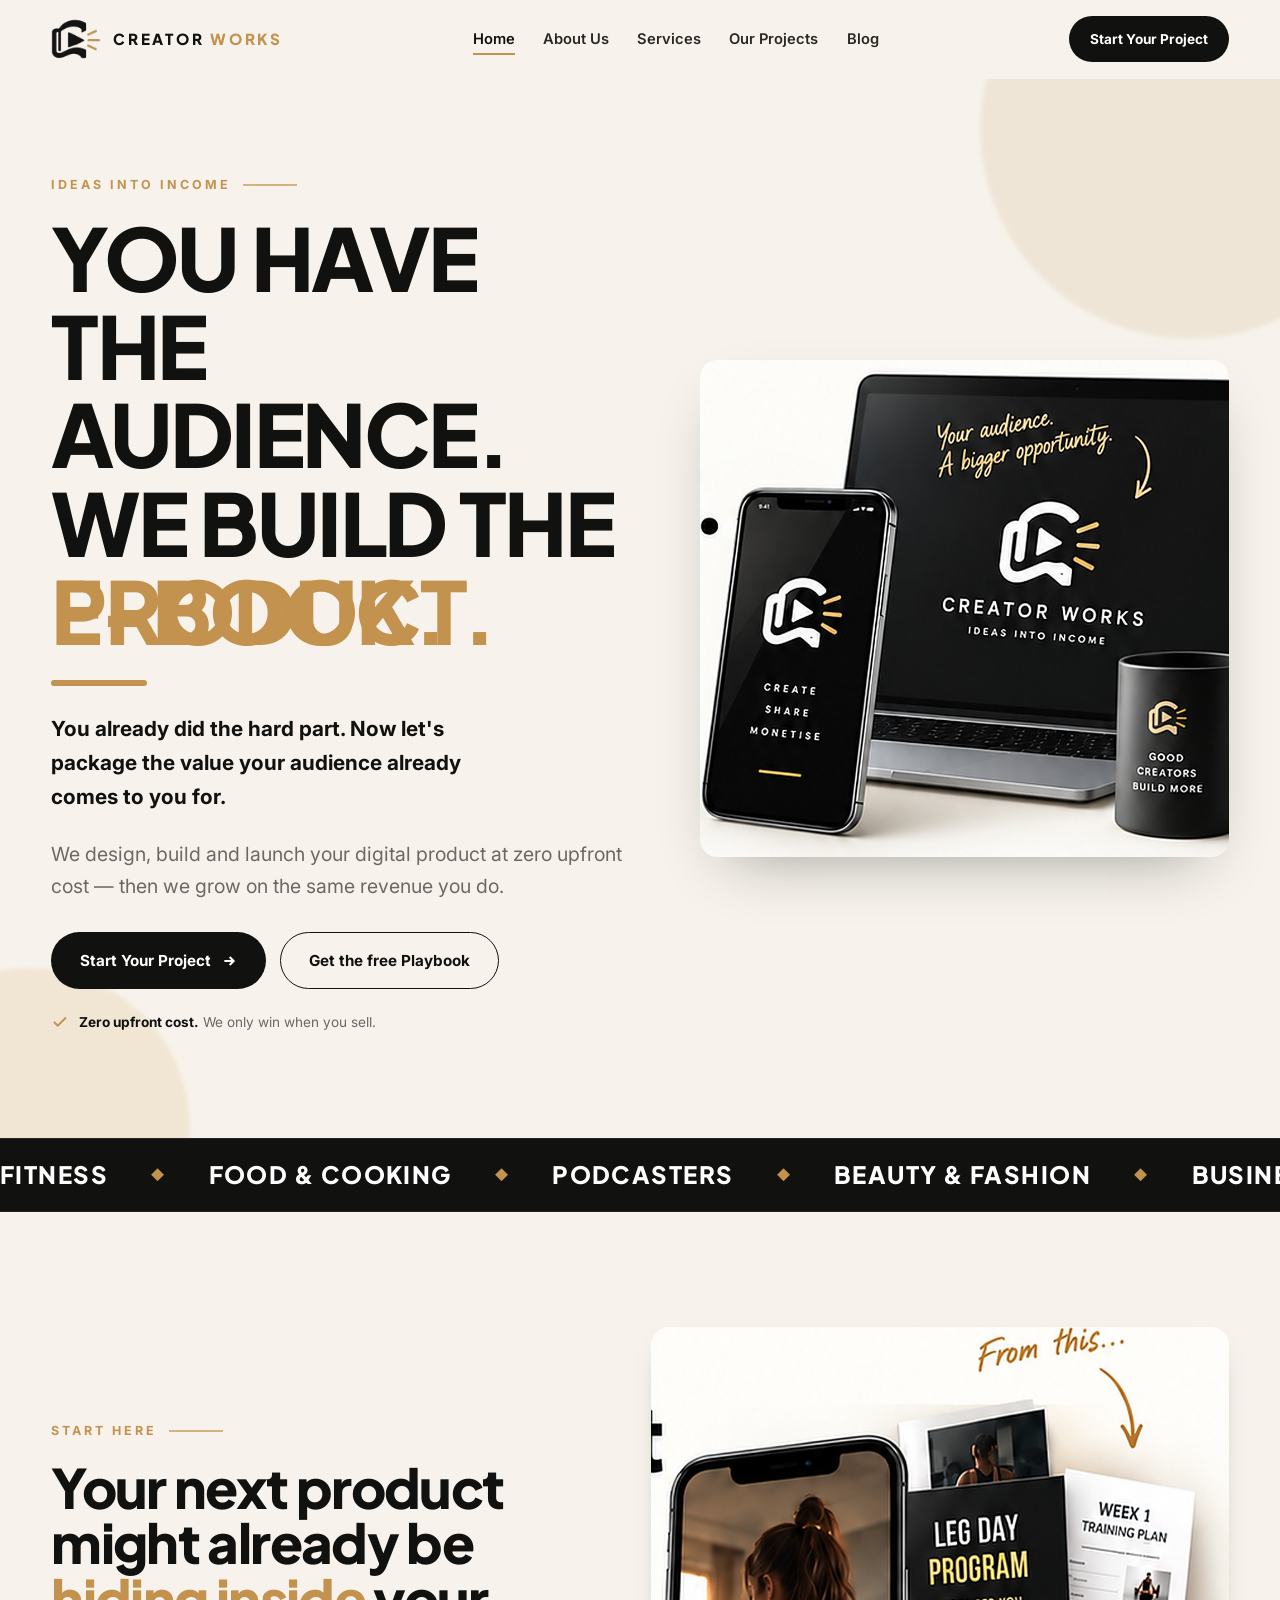
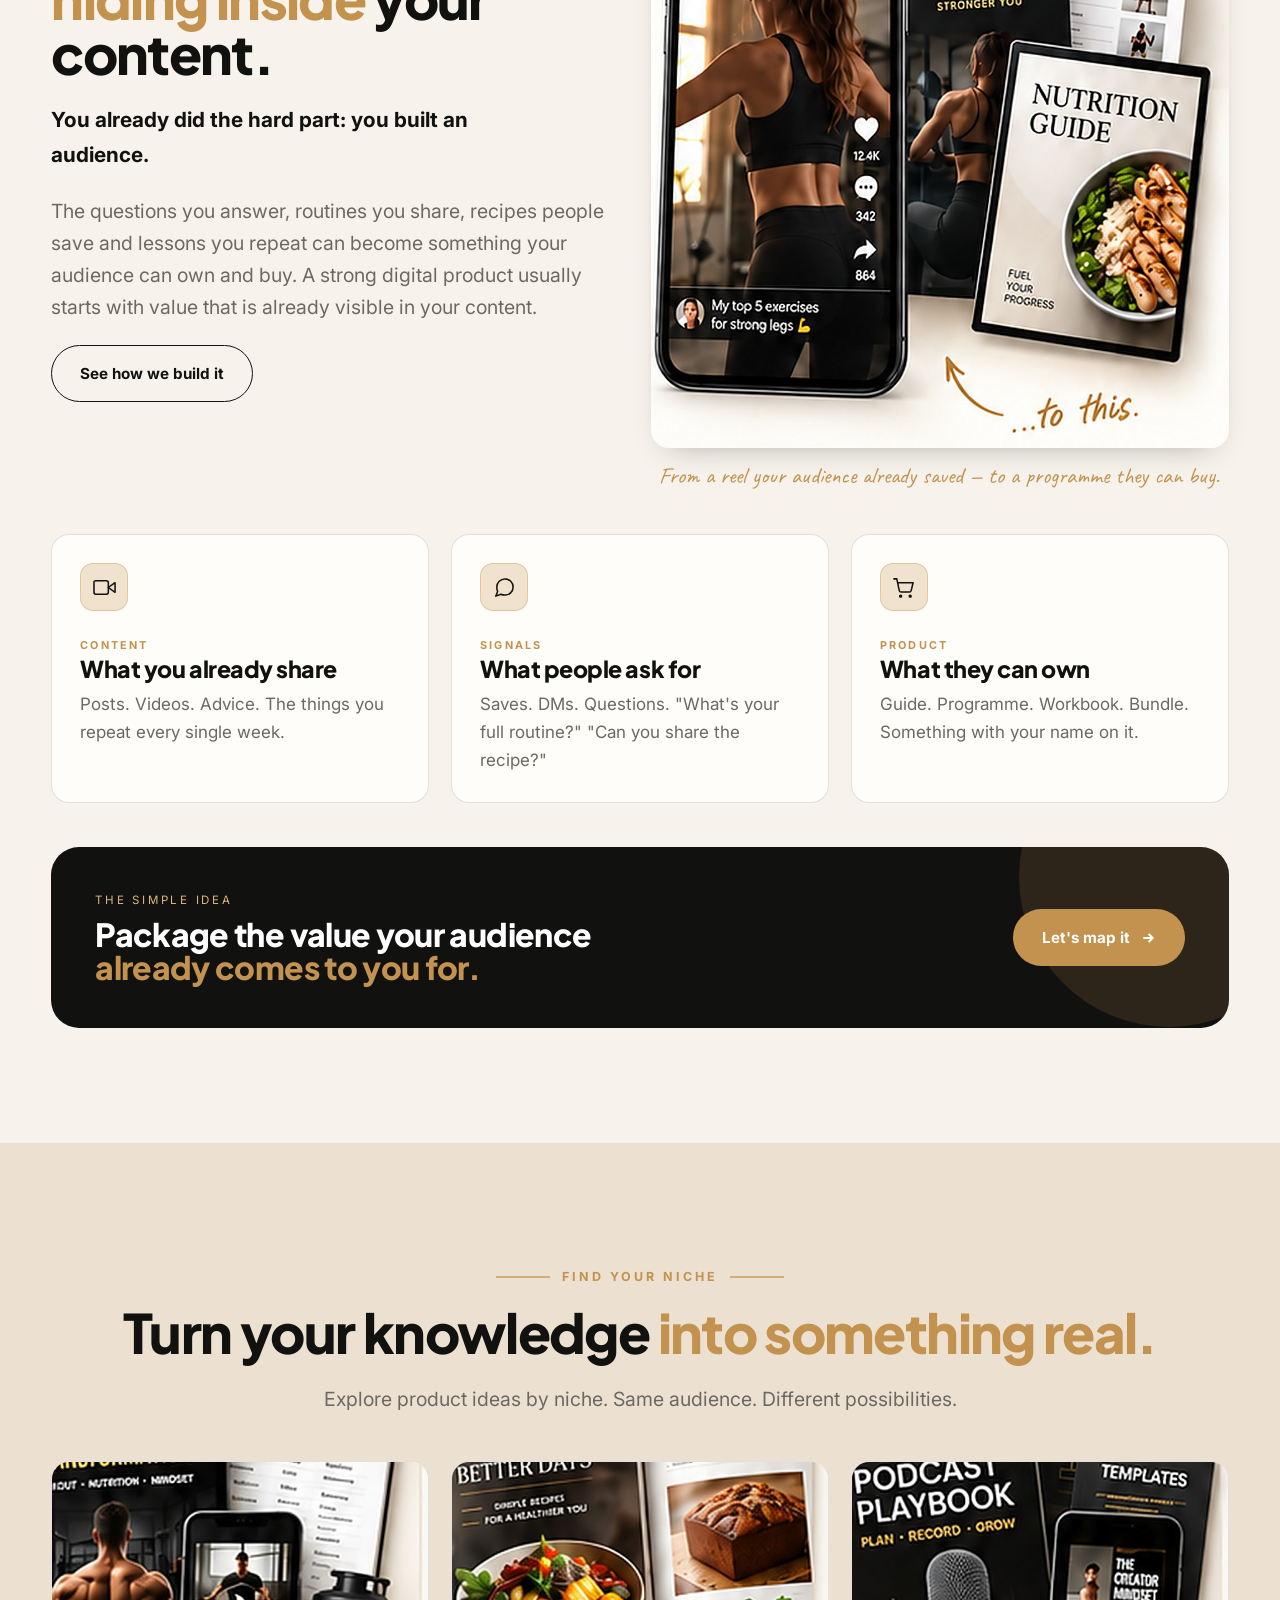
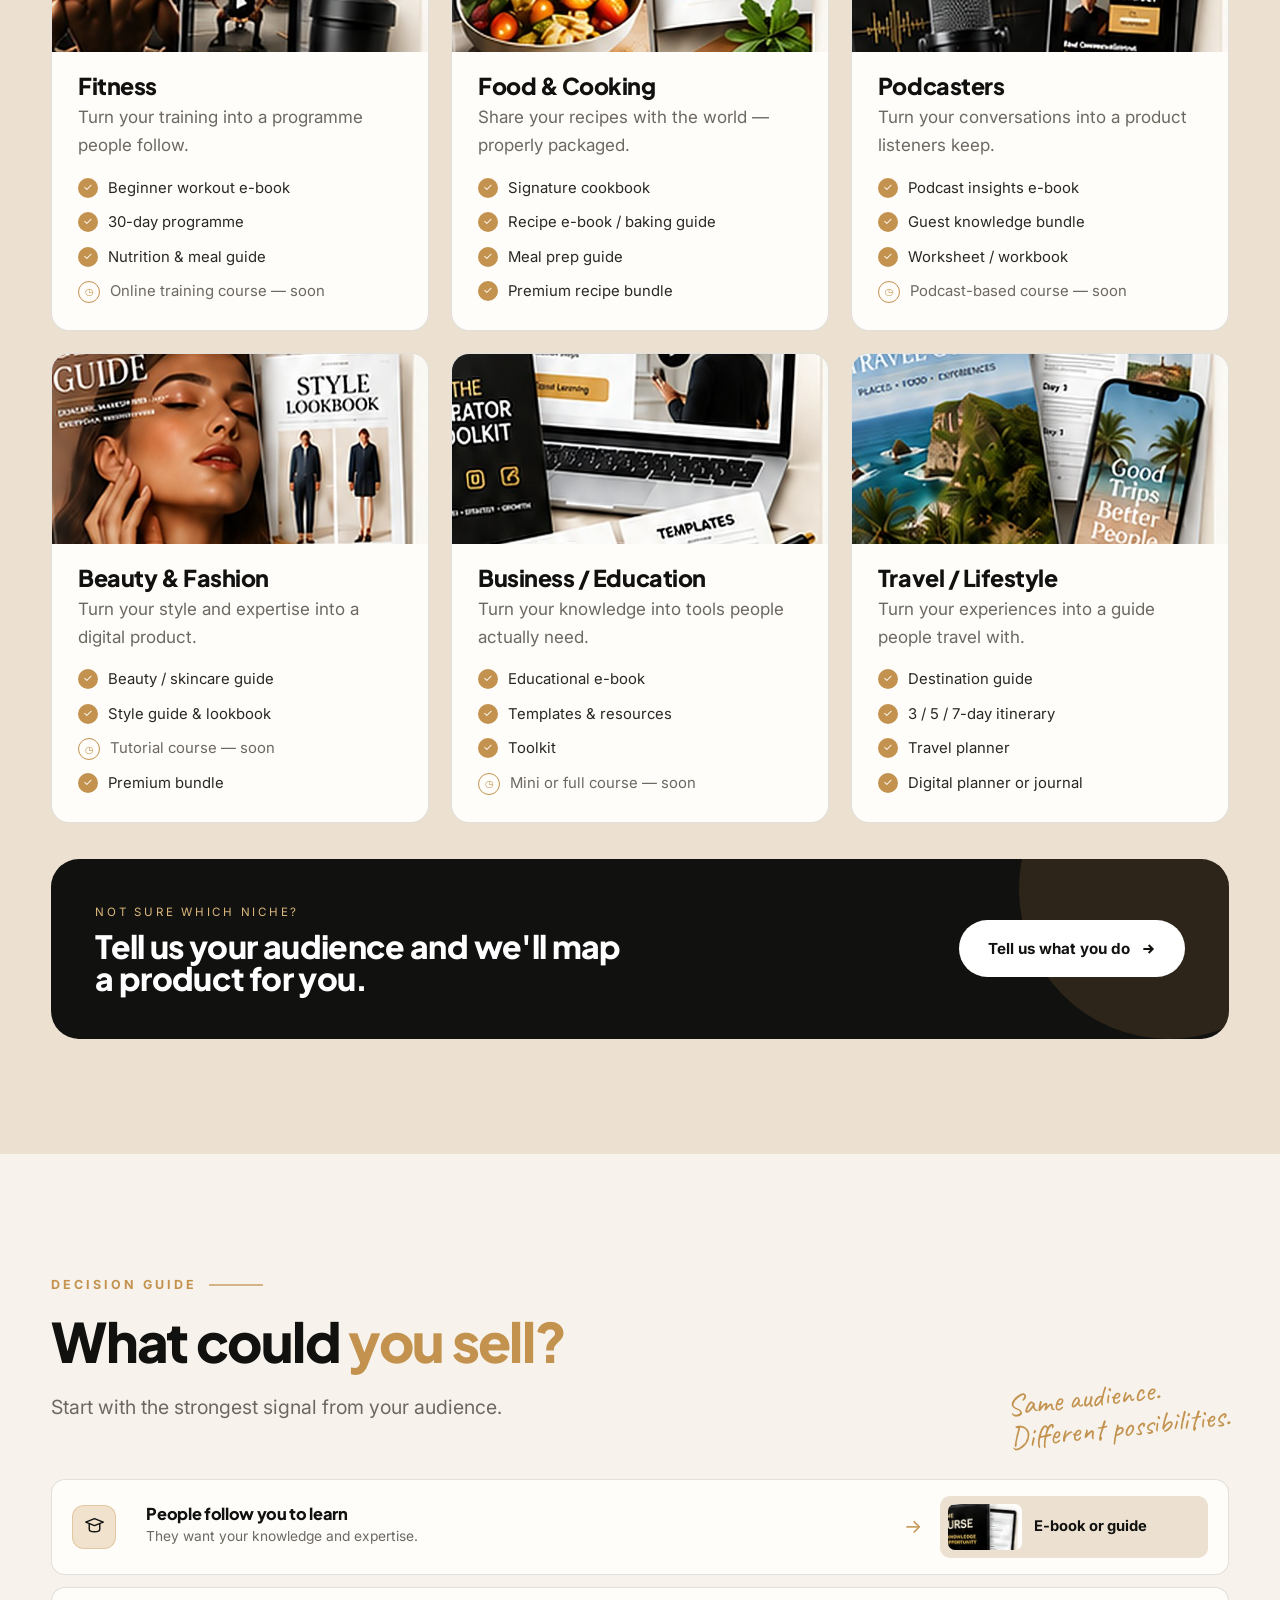
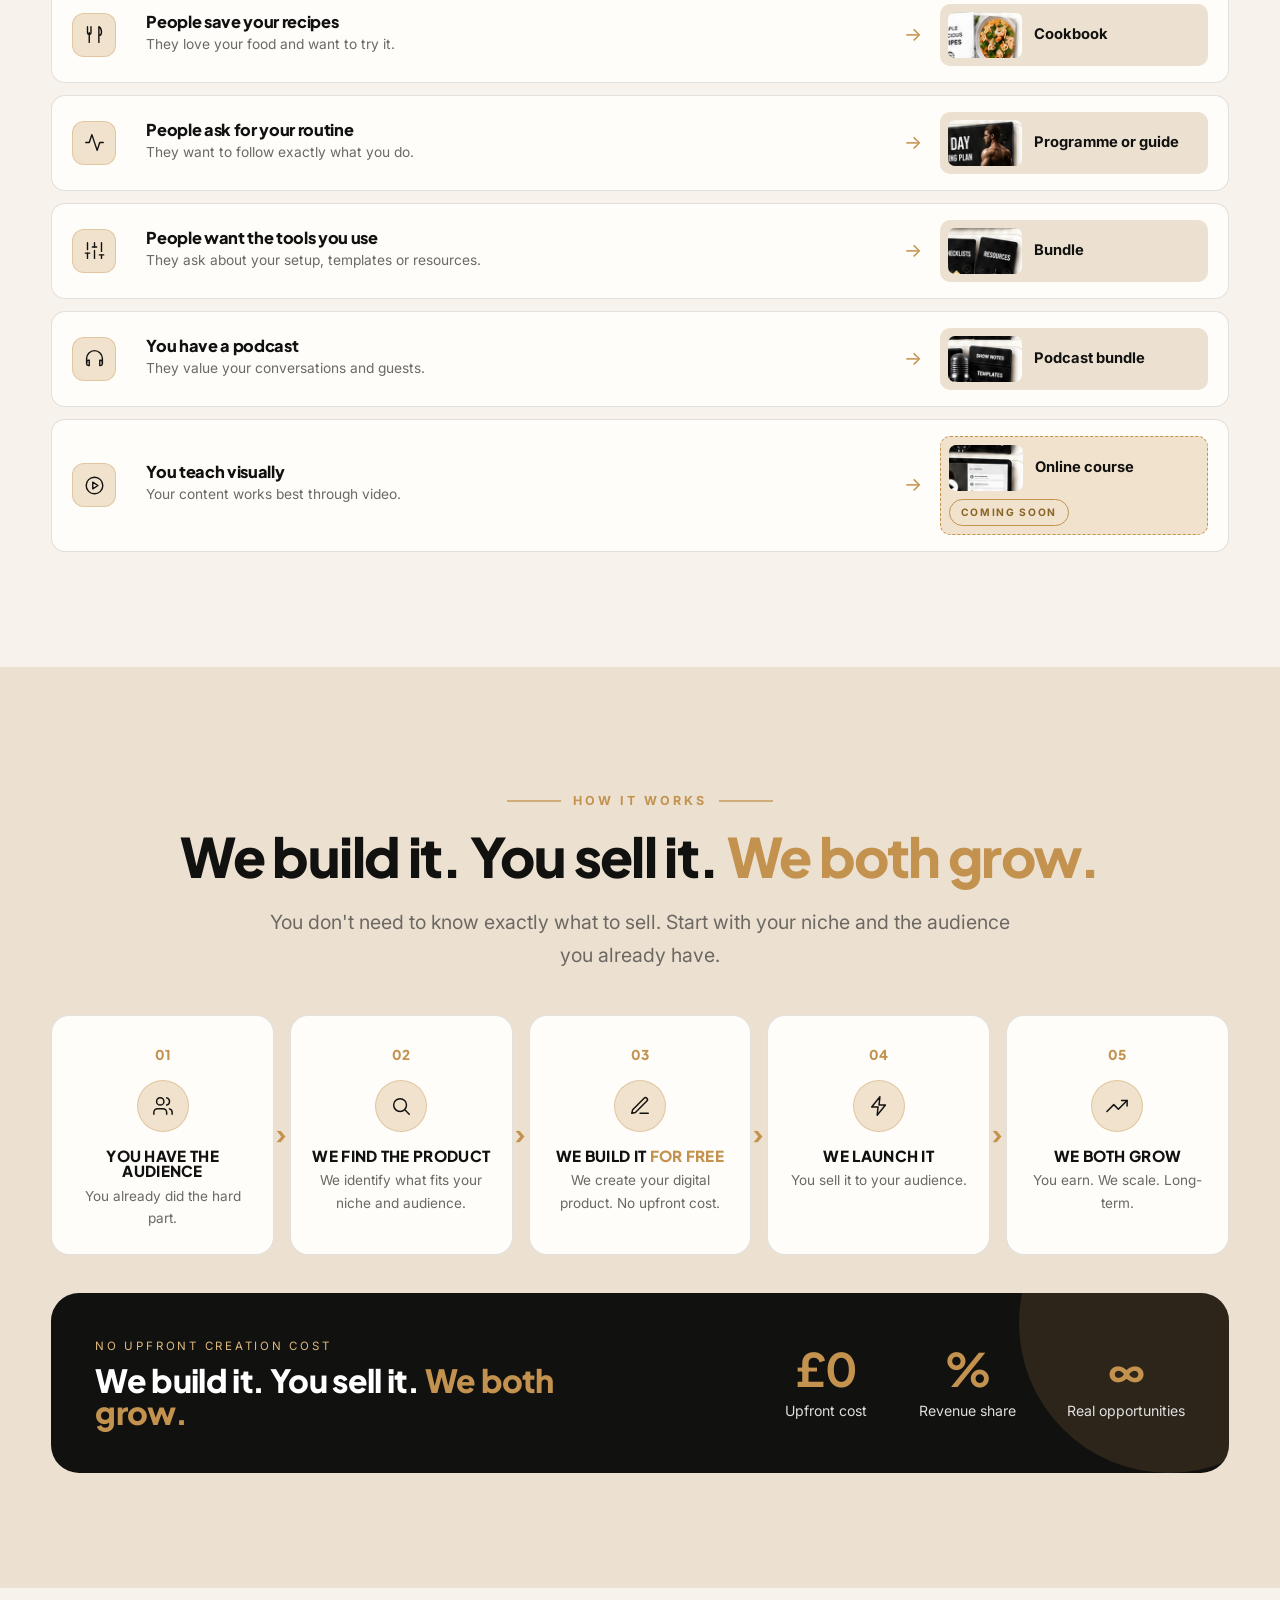
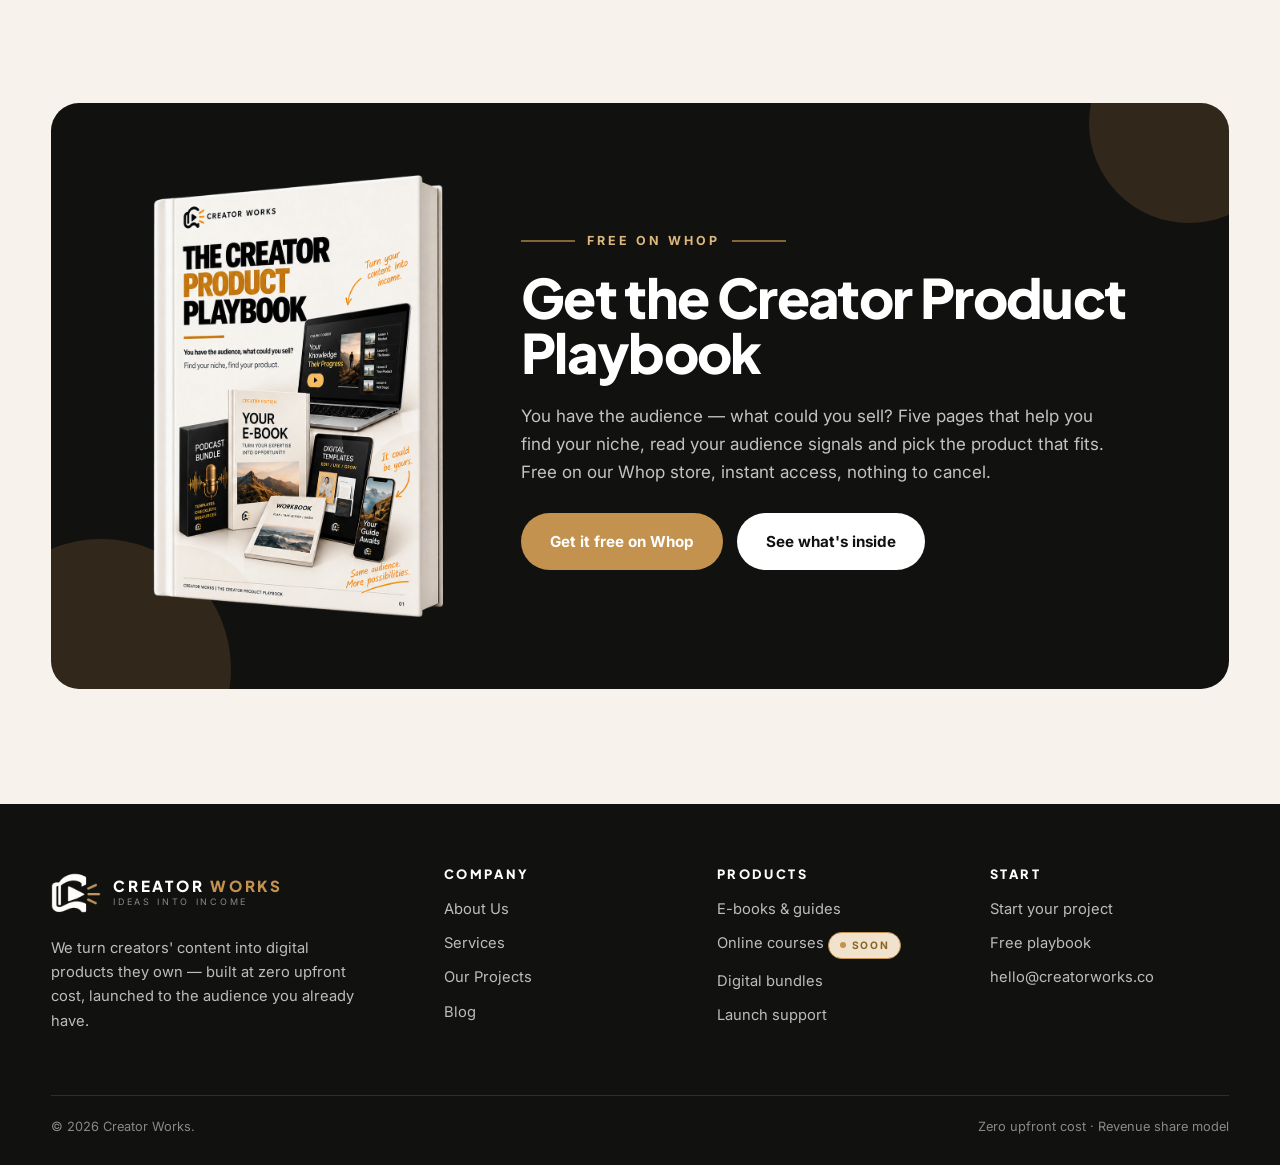
==== index.html @ 2b80061d "Put real product imagery through the site The playbook already contained the shots the site was miss" ====
<!DOCTYPE html>
<html lang="en">
<head>
<meta charset="utf-8" />
<meta name="viewport" content="width=device-width, initial-scale=1" />
<title>Creator Works — Ideas Into Income</title>
<meta name="description" content="You have the audience. We build the product. Creator Works turns creators' content into digital products — e-books, guides, programmes and bundles — with zero upfront cost." />
<!-- Link previews. Replace the two image URLs with the full https://yourdomain/... address once the site is live. -->
<meta property="og:type" content="website" />
<meta property="og:site_name" content="Creator Works" />
<meta property="og:title" content="Creator Works — You have the audience. We build the product." />
<meta property="og:description" content="We turn creators' content into digital products — built at zero upfront cost, launched to the audience you already have." />
<meta property="og:image" content="assets/img/og-cover.jpg" />
<meta property="og:image:width" content="1200" />
<meta property="og:image:height" content="630" />
<meta name="twitter:card" content="summary_large_image" />
<meta name="twitter:title" content="Creator Works — You have the audience. We build the product." />
<meta name="twitter:description" content="We turn creators' content into digital products — built at zero upfront cost, launched to the audience you already have." />
<meta name="twitter:image" content="assets/img/og-cover.jpg" />
<link rel="icon" href="assets/img/logo-mark.png" type="image/png" />
<link rel="preconnect" href="https://fonts.googleapis.com" />
<link rel="preconnect" href="https://fonts.gstatic.com" crossorigin />
<link href="https://fonts.googleapis.com/css2?family=Plus+Jakarta+Sans:wght@500;700;800&family=Inter:wght@400;500;600;700&family=Caveat:wght@600;700&display=swap" rel="stylesheet" />
<link rel="stylesheet" href="assets/css/style.css" />
</head>
<body>

<header class="site-header">
  <div class="shell">
    <nav class="nav" aria-label="Main">
      <a class="brand" href="index.html">
        <img class="brand__mark" src="assets/img/logo-mark.png" alt="" />
        <span class="brand__text">
          <span class="brand__name">Creator <em>Works</em></span>
        </span>
      </a>
      <div class="nav__links">
        <a href="index.html" aria-current="page">Home</a>
        <a href="about.html">About Us</a>
        <a href="services.html">Services</a>
        <a href="projects.html">Our Projects</a>
        <a href="blog.html">Blog</a>
      </div>
      <div class="nav__cta">
        <a class="btn btn--sm" href="start.html">Start Your Project</a>
        <button class="nav__toggle" type="button" aria-label="Menu" aria-expanded="false"><span></span></button>
      </div>
    </nav>
  </div>
</header>

<main>

  <!-- HERO -->
  <section class="hero">
    <span class="hero__blob hero__blob--a"></span>
    <span class="hero__blob hero__blob--b"></span>
    <div class="shell">
      <div class="hero__grid">
        <div>
          <span class="eyebrow">Ideas Into Income</span>
          <h1>
            You have the<br />audience.<br />
            We build the<br />
            <span class="rotator" data-rotator>
              <span>product.</span>
              <span>e-book.</span>
              <span>guides.</span>
              <span>templates.</span>
              <span>bundle.</span>
            </span>
          </h1>
          <div class="hero__rule"></div>
          <p class="hero__sub">You already did the hard part. Now let's package the value your audience already comes to you for.</p>
          <p class="lead">We design, build and launch your digital product at zero upfront cost — then we grow on the same revenue you do.</p>
          <div class="hero__actions">
            <a class="btn" href="start.html">Start Your Project <svg width="16" height="16" viewBox="0 0 24 24" fill="none" stroke="currentColor" stroke-width="3"><path d="M5 12h14M13 6l6 6-6 6"/></svg></a>
            <a class="btn btn--ghost" href="playbook.html">Get the free Playbook</a>
          </div>
          <p class="hero__note">
            <svg width="18" height="18" viewBox="0 0 24 24" fill="none" stroke="#c2924e" stroke-width="2.5"><path d="M20 6L9 17l-5-5"/></svg>
            <span><strong>Zero upfront cost.</strong> We only win when you sell.</span>
          </p>
        </div>

        <div class="stage">
          <img class="hero-shot" src="assets/img/hero-devices.jpg" width="948" height="890"
               alt="A Creator Works laptop, phone and mug showing the brand and the words create, share, monetise." />
        </div>
      </div>
    </div>
  </section>

  <!-- MARQUEE -->
  <div class="marquee" aria-hidden="true">
    <div class="marquee__track">
      <span>Fitness</span><span>Food &amp; Cooking</span><span>Podcasters</span><span>Beauty &amp; Fashion</span><span>Business</span><span>Travel</span>
      <span>Fitness</span><span>Food &amp; Cooking</span><span>Podcasters</span><span>Beauty &amp; Fashion</span><span>Business</span><span>Travel</span>
    </div>
  </div>

  <!-- HIDING INSIDE YOUR CONTENT -->
  <section class="section">
    <div class="shell">
      <div class="grid grid--2" style="align-items:center">
        <div class="reveal">
          <span class="eyebrow">Start Here</span>
          <h2>Your next product might already be <span class="gold">hiding inside</span> your content.</h2>
          <p class="hero__sub">You already did the hard part: you built an audience.</p>
          <p class="lead">The questions you answer, routines you share, recipes people save and lessons you repeat can become something your audience can own and buy. A strong digital product usually starts with value that is already visible in your content.</p>
          <a class="btn btn--ghost" href="services.html">See how we build it</a>
        </div>
        <figure class="shot reveal">
          <img src="assets/img/content-to-product.jpg" width="930" height="1160"
               alt="A fitness reel on a phone beside the leg day programme, week one training plan and nutrition guide built from it." />
          <figcaption>From a reel your audience already saved — to a programme they can buy.</figcaption>
        </figure>
      </div>

      <div class="grid grid--3 reveal" style="margin-top:44px">
        <div class="card">
          <div class="card__icon"><svg viewBox="0 0 24 24" aria-hidden="true"><path d="M23 7l-7 5 7 5V7z"/><rect x="1" y="5" width="15" height="14" rx="2"/></svg></div>
          <span class="post__tag">Content</span>
          <h3>What you already share</h3>
          <p>Posts. Videos. Advice. The things you repeat every single week.</p>
        </div>
        <div class="card">
          <div class="card__icon"><svg viewBox="0 0 24 24" aria-hidden="true"><path d="M21 11.5a8.4 8.4 0 0 1-9 8.4 9 9 0 0 1-3.8-.8L3 21l1.9-5A8.3 8.3 0 0 1 4 11.5a8.4 8.4 0 0 1 8.5-8.4A8.4 8.4 0 0 1 21 11.5z"/></svg></div>
          <span class="post__tag">Signals</span>
          <h3>What people ask for</h3>
          <p>Saves. DMs. Questions. "What's your full routine?" "Can you share the recipe?"</p>
        </div>
        <div class="card">
          <div class="card__icon"><svg viewBox="0 0 24 24" aria-hidden="true"><circle cx="9" cy="21" r="1"/><circle cx="19" cy="21" r="1"/><path d="M2 3h3l2.6 12.2a2 2 0 0 0 2 1.6h8.4a2 2 0 0 0 2-1.6L22 7H6"/></svg></div>
          <span class="post__tag">Product</span>
          <h3>What they can own</h3>
          <p>Guide. Programme. Workbook. Bundle. Something with your name on it.</p>
        </div>
      </div>

      <div class="banner reveal" style="margin-top:44px">
        <div>
          <div class="banner__label">The simple idea</div>
          <h3>Package the value your audience <span class="gold">already comes to you for.</span></h3>
        </div>
        <a class="btn btn--gold" href="start.html">Let's map it <svg width="16" height="16" viewBox="0 0 24 24" fill="none" stroke="currentColor" stroke-width="3"><path d="M5 12h14M13 6l6 6-6 6"/></svg></a>
      </div>
    </div>
  </section>

  <!-- NICHES -->
  <section class="section" style="background:var(--sand)">
    <div class="shell">
      <div class="center" style="margin-bottom:46px">
        <span class="eyebrow eyebrow--center">Find your niche</span>
        <h2>Turn your knowledge <span class="gold">into something real.</span></h2>
        <p class="lead">Explore product ideas by niche. Same audience. Different possibilities.</p>
      </div>
      <div class="grid grid--3">
        <article class="card card--shot reveal">
          <img class="card__shot" src="assets/img/niche-fitness.jpg" width="490" height="452" loading="lazy" alt="A 30-day transformation programme shown on a tablet and phone beside a workout plan and shaker." />
          <h3>Fitness</h3>
          <p>Turn your training into a programme people follow.</p>
          <ul class="ticks"><li>Beginner workout e-book</li><li>30-day programme</li><li>Nutrition &amp; meal guide</li><li class="is-soon">Online training course — soon</li></ul>
        </article>
        <article class="card card--shot reveal">
          <img class="card__shot" src="assets/img/niche-food.jpg" width="490" height="452" loading="lazy" alt="A signature cookbook lying open beside a bowl of food and a baking recipe page." />
          <h3>Food &amp; Cooking</h3>
          <p>Share your recipes with the world — properly packaged.</p>
          <ul class="ticks"><li>Signature cookbook</li><li>Recipe e-book / baking guide</li><li>Meal prep guide</li><li>Premium recipe bundle</li></ul>
        </article>
        <article class="card card--shot reveal">
          <img class="card__shot" src="assets/img/niche-podcast.jpg" width="490" height="452" loading="lazy" alt="A podcast playbook, guest insights bundle and templates beside a microphone and earbuds." />
          <h3>Podcasters</h3>
          <p>Turn your conversations into a product listeners keep.</p>
          <ul class="ticks"><li>Podcast insights e-book</li><li>Guest knowledge bundle</li><li>Worksheet / workbook</li><li class="is-soon">Podcast-based course — soon</li></ul>
        </article>
        <article class="card card--shot reveal">
          <img class="card__shot" src="assets/img/niche-beauty.jpg" width="490" height="452" loading="lazy" alt="A glow guide, skincare routine and style lookbook laid out together." />
          <h3>Beauty &amp; Fashion</h3>
          <p>Turn your style and expertise into a digital product.</p>
          <ul class="ticks"><li>Beauty / skincare guide</li><li>Style guide &amp; lookbook</li><li class="is-soon">Tutorial course — soon</li><li>Premium bundle</li></ul>
        </article>
        <article class="card card--shot reveal">
          <img class="card__shot" src="assets/img/niche-business.jpg" width="490" height="452" loading="lazy" alt="A build your brand course on a laptop beside a creator toolkit, planner and templates." />
          <h3>Business / Education</h3>
          <p>Turn your knowledge into tools people actually need.</p>
          <ul class="ticks"><li>Educational e-book</li><li>Templates &amp; resources</li><li>Toolkit</li><li class="is-soon">Mini or full course — soon</li></ul>
        </article>
        <article class="card card--shot reveal">
          <img class="card__shot" src="assets/img/niche-travel.jpg" width="490" height="452" loading="lazy" alt="A Bali travel guide, seven-day itinerary and phone planner." />
          <h3>Travel / Lifestyle</h3>
          <p>Turn your experiences into a guide people travel with.</p>
          <ul class="ticks"><li>Destination guide</li><li>3 / 5 / 7-day itinerary</li><li>Travel planner</li><li>Digital planner or journal</li></ul>
        </article>
      </div>

      <div class="banner reveal" style="margin-top:36px">
        <div>
          <div class="banner__label">Not sure which niche?</div>
          <h3>Tell us your audience and we'll map a product for you.</h3>
        </div>
        <a class="btn btn--light" href="start.html">Tell us what you do <svg width="16" height="16" viewBox="0 0 24 24" fill="none" stroke="currentColor" stroke-width="3"><path d="M5 12h14M13 6l6 6-6 6"/></svg></a>
      </div>
    </div>
  </section>

  <!-- DECISION GUIDE -->
  <section class="section">
    <div class="shell">
      <div style="display:flex;justify-content:space-between;align-items:flex-end;gap:20px;flex-wrap:wrap;margin-bottom:34px">
        <div>
          <span class="eyebrow">Decision Guide</span>
          <h2>What could <span class="gold">you sell?</span></h2>
          <p class="lead">Start with the strongest signal from your audience.</p>
        </div>
        <span class="hand">Same audience.<br />Different possibilities.</span>
      </div>
      <div class="rows">
        <div class="row reveal">
          <div class="row__icon"><svg viewBox="0 0 24 24" aria-hidden="true"><path d="M2 7l10-4 10 4-10 4L2 7z"/><path d="M6 9.5V15c0 1.7 2.7 3 6 3s6-1.3 6-3V9.5"/></svg></div>
          <div><h3>People follow you to learn</h3><p>They want your knowledge and expertise.</p></div>
          <div class="row__arrow">→</div>
          <div class="row__out"><img class="row__shot" src="assets/img/pick-course.jpg" width="480" height="197" loading="lazy" alt="An online course on a tablet beside a guide." /><span>E-book or guide</span></div>
        </div>
        <div class="row reveal">
          <div class="row__icon"><svg viewBox="0 0 24 24" aria-hidden="true"><path d="M8 3v7a2 2 0 0 1-4 0V3M6 10v11M17 21V3c2 1.2 3 3.4 3 6.2s-1.1 4.1-3 4.3"/></svg></div>
          <div><h3>People save your recipes</h3><p>They love your food and want to try it.</p></div>
          <div class="row__arrow">→</div>
          <div class="row__out"><img class="row__shot" src="assets/img/pick-cookbook.jpg" width="480" height="197" loading="lazy" alt="An open recipe book beside a plated dish." /><span>Cookbook</span></div>
        </div>
        <div class="row reveal">
          <div class="row__icon"><svg viewBox="0 0 24 24" aria-hidden="true"><path d="M22 12h-4l-3 9L9 3l-3 9H2"/></svg></div>
          <div><h3>People ask for your routine</h3><p>They want to follow exactly what you do.</p></div>
          <div class="row__arrow">→</div>
          <div class="row__out"><img class="row__shot" src="assets/img/pick-programme.jpg" width="480" height="197" loading="lazy" alt="A 30-day training plan cover." /><span>Programme or guide</span></div>
        </div>
        <div class="row reveal">
          <div class="row__icon"><svg viewBox="0 0 24 24" aria-hidden="true"><path d="M4 21v-6M4 11V3M12 21v-9M12 8V3M20 21v-4M20 13V3"/><path d="M1.5 15h5M9.5 8h5M17.5 17h5"/></svg></div>
          <div><h3>People want the tools you use</h3><p>They ask about your setup, templates or resources.</p></div>
          <div class="row__arrow">→</div>
          <div class="row__out"><img class="row__shot" src="assets/img/pick-bundle.jpg" width="480" height="197" loading="lazy" alt="Templates, checklists and resources shown as a bundle." /><span>Bundle</span></div>
        </div>
        <div class="row reveal">
          <div class="row__icon"><svg viewBox="0 0 24 24" aria-hidden="true"><path d="M3 17v-5a9 9 0 0 1 18 0v5"/><path d="M21 18a2 2 0 0 1-2 2h-1v-6h1a2 2 0 0 1 2 2v2zM3 18a2 2 0 0 0 2 2h1v-6H5a2 2 0 0 0-2 2v2z"/></svg></div>
          <div><h3>You have a podcast</h3><p>They value your conversations and guests.</p></div>
          <div class="row__arrow">→</div>
          <div class="row__out"><img class="row__shot" src="assets/img/pick-podcast.jpg" width="480" height="197" loading="lazy" alt="A podcast bundle with show notes and templates." /><span>Podcast bundle</span></div>
        </div>
        <div class="row reveal row--soon">
          <div class="row__icon"><svg viewBox="0 0 24 24" aria-hidden="true"><circle cx="12" cy="12" r="9.5"/><path d="M10 8.2l6 3.8-6 3.8V8.2z"/></svg></div>
          <div><h3>You teach visually</h3><p>Your content works best through video.</p></div>
          <div class="row__arrow">→</div>
          <div class="row__out"><img class="row__shot" src="assets/img/pick-video.jpg" width="480" height="197" loading="lazy" alt="A video lesson playing on a tablet." /><span>Online course</span><span class="soon">Coming soon</span></div>
        </div>
      </div>
    </div>
  </section>

  <!-- PROCESS -->
  <section class="section" style="background:var(--sand)">
    <div class="shell">
      <div class="center" style="margin-bottom:44px">
        <span class="eyebrow eyebrow--center">How it works</span>
        <h2>We build it. You sell it. <span class="gold">We both grow.</span></h2>
        <p class="lead">You don't need to know exactly what to sell. Start with your niche and the audience you already have.</p>
      </div>
      <div class="steps">
        <div class="step reveal"><span class="step__num">01</span><div class="step__icon"><svg viewBox="0 0 24 24" aria-hidden="true"><path d="M16 21v-2a4 4 0 0 0-4-4H6a4 4 0 0 0-4 4v2"/><circle cx="9" cy="7" r="4"/><path d="M22 21v-2a4 4 0 0 0-3-3.9"/><path d="M16 3.1a4 4 0 0 1 0 7.8"/></svg></div><h3>You have the audience</h3><p>You already did the hard part.</p></div>
        <div class="step reveal"><span class="step__num">02</span><div class="step__icon"><svg viewBox="0 0 24 24" aria-hidden="true"><circle cx="11" cy="11" r="7"/><path d="M21 21l-4.3-4.3"/></svg></div><h3>We find the product</h3><p>We identify what fits your niche and audience.</p></div>
        <div class="step reveal"><span class="step__num">03</span><div class="step__icon"><svg viewBox="0 0 24 24" aria-hidden="true"><path d="M12 20h9"/><path d="M16.5 3.5a2.1 2.1 0 0 1 3 3L7 19l-4 1 1-4 12.5-12.5z"/></svg></div><h3>We build it <span class="gold">for free</span></h3><p>We create your digital product. No upfront cost.</p></div>
        <div class="step reveal"><span class="step__num">04</span><div class="step__icon"><svg viewBox="0 0 24 24" aria-hidden="true"><path d="M13 2L4 13h7l-1 9 9-11h-7l1-9z"/></svg></div><h3>We launch it</h3><p>You sell it to your audience.</p></div>
        <div class="step reveal"><span class="step__num">05</span><div class="step__icon"><svg viewBox="0 0 24 24" aria-hidden="true"><path d="M23 6l-9.5 9.5-5-5L1 18"/><path d="M17 6h6v6"/></svg></div><h3>We both grow</h3><p>You earn. We scale. Long-term.</p></div>
      </div>

      <div class="banner reveal" style="margin-top:38px">
        <div>
          <div class="banner__label">No upfront creation cost</div>
          <h3>We build it. You sell it. <span class="gold">We both grow.</span></h3>
        </div>
        <div class="banner__perks">
          <div class="banner__perk"><b>£0</b>Upfront cost</div>
          <div class="banner__perk"><b>%</b>Revenue share</div>
          <div class="banner__perk"><b>∞</b>Real opportunities</div>
        </div>
      </div>
    </div>
  </section>

  <!-- FREE PRODUCT -->
  <section class="section">
    <div class="shell">
      <div class="cta cta--split reveal">
        <img class="book-shot book-shot--sm" src="assets/img/playbook-book.png" width="723" height="1100" alt="The Creator Product Playbook" />
        <div class="cta__copy">
          <span class="eyebrow eyebrow--center" style="color:var(--gold-light)">Free on Whop</span>
          <h2>Get the Creator Product Playbook</h2>
          <p>You have the audience — what could you sell? Five pages that help you find your niche, read your audience signals and pick the product that fits. Free on our Whop store, instant access, nothing to cancel.</p>
          <div class="btn-group">
            <a class="btn btn--gold" href="https://whop.com/creator-works-48b7/creator-works-playbook/" target="_blank" rel="noopener">Get it free on Whop</a>
            <a class="btn btn--light" href="playbook.html">See what's inside</a>
          </div>
        </div>
      </div>
    </div>
  </section>

</main>

<footer class="site-footer">
  <div class="shell">
    <div class="footer__grid">
      <div class="footer__brand">
        <a class="brand" href="index.html">
          <img class="brand__mark" src="assets/img/logo-mark-light.png" alt="" />
          <span class="brand__text">
            <span class="brand__name">Creator <em>Works</em></span>
            <span class="brand__tag">Ideas Into Income</span>
          </span>
        </a>
        <p>We turn creators' content into digital products they own — built at zero upfront cost, launched to the audience you already have.</p>
      </div>
      <div>
        <h4>Company</h4>
        <div class="footer__links">
          <a href="about.html">About Us</a>
          <a href="services.html">Services</a>
          <a href="projects.html">Our Projects</a>
          <a href="blog.html">Blog</a>
        </div>
      </div>
      <div>
        <h4>Products</h4>
        <div class="footer__links">
          <a href="services.html#ebooks">E-books &amp; guides</a>
          <a href="services.html#courses">Online courses <span class="soon">Soon</span></a>
          <a href="services.html#bundles">Digital bundles</a>
          <a href="services.html#launch">Launch support</a>
        </div>
      </div>
      <div>
        <h4>Start</h4>
        <div class="footer__links">
          <a href="start.html">Start your project</a>
          <a href="playbook.html">Free playbook</a>
          <a href="mailto:hello@creatorworks.co">hello@creatorworks.co</a>
        </div>
      </div>
    </div>
    <div class="footer__bottom">
      <span>&copy; <span data-year>2026</span> Creator Works.</span>
      <span>Zero upfront cost · Revenue share model</span>
    </div>
  </div>
</footer>

<script src="assets/js/main.js"></script>
</body>
</html>
---- assets/css/style.css ----
/* ==========================================================================
   Creator Works — Create. Build. Impact.
   Brand: ink black + gold + cream. Heavy display type, handwritten accents.
   ========================================================================== */

:root {
  --ink: #111110;
  --ink-soft: #2a2825;
  --gold: #c2924e;
  --gold-light: #ddb87c;
  --gold-wash: #f0e2cc;
  --cream: #f7f3ec;
  --sand: #ece1d1;
  --paper: #fffdf9;
  --muted: #6c6862;
  --line: rgba(17, 17, 16, 0.12);

  --font-display: "Plus Jakarta Sans", "Segoe UI", system-ui, sans-serif;
  --font-body: "Inter", system-ui, -apple-system, sans-serif;
  --font-hand: "Caveat", cursive;

  --shell: min(1200px, 92vw);
  --radius: 18px;
  --radius-lg: 28px;
  --shadow: 0 24px 60px -30px rgba(17, 17, 16, 0.45);
  --shadow-soft: 0 12px 30px -18px rgba(17, 17, 16, 0.4);
  --ease: cubic-bezier(0.2, 0.7, 0.2, 1);
}

* { box-sizing: border-box; }

html { scroll-behavior: smooth; }

body {
  margin: 0;
  background: var(--cream);
  color: var(--ink);
  font-family: var(--font-body);
  font-size: 17px;
  line-height: 1.65;
  -webkit-font-smoothing: antialiased;
  overflow-x: hidden;
}

img { max-width: 100%; display: block; }
a { color: inherit; }

h1, h2, h3, h4 {
  font-family: var(--font-display);
  font-weight: 800;
  letter-spacing: -0.03em;
  line-height: 1.02;
  margin: 0 0 0.4em;
}

h1 { font-size: clamp(2.8rem, 7.5vw, 5.4rem); text-transform: uppercase; }
h2 { font-size: clamp(2rem, 4.6vw, 3.4rem); }
h3 { font-size: clamp(1.15rem, 2vw, 1.45rem); letter-spacing: -0.02em; }
p { margin: 0 0 1.1em; }

.gold { color: var(--gold); }
.shell { width: var(--shell); margin-inline: auto; }
.section { padding: clamp(64px, 9vw, 130px) 0; position: relative; }
.section--tight { padding-block: clamp(48px, 6vw, 80px); }
.center { text-align: center; }
.lead { font-size: clamp(1.05rem, 1.6vw, 1.22rem); color: var(--muted); max-width: 62ch; }
.center .lead { margin-inline: auto; }

/* ---------- eyebrow + handwriting ---------- */
.eyebrow {
  display: inline-flex;
  align-items: center;
  gap: 12px;
  font-size: 0.78rem;
  font-weight: 700;
  letter-spacing: 0.24em;
  text-transform: uppercase;
  color: var(--gold);
  margin-bottom: 18px;
}
.eyebrow::after {
  content: "";
  width: 54px;
  height: 2px;
  background: var(--gold);
  opacity: 0.65;
}
.eyebrow--center::before {
  content: "";
  width: 54px;
  height: 2px;
  background: var(--gold);
  opacity: 0.65;
}

.hand {
  font-family: var(--font-hand);
  color: var(--gold);
  font-size: clamp(1.4rem, 2.4vw, 1.9rem);
  line-height: 1.1;
  transform: rotate(-6deg);
  display: inline-block;
}

/* ---------- buttons ---------- */
.btn {
  --btn-bg: var(--ink);
  --btn-fg: #fff;
  display: inline-flex;
  align-items: center;
  gap: 10px;
  padding: 15px 28px;
  border-radius: 999px;
  background: var(--btn-bg);
  color: var(--btn-fg);
  font-weight: 700;
  font-size: 0.95rem;
  text-decoration: none;
  border: 1.5px solid transparent;
  cursor: pointer;
  transition: transform 0.25s var(--ease), box-shadow 0.25s var(--ease), background 0.25s var(--ease), color 0.25s var(--ease);
}
.btn { white-space: nowrap; }
/* every button lands on brand gold when hovered */
.btn:hover {
  --btn-bg: var(--gold);
  --btn-fg: #fff;
  border-color: var(--gold);
  transform: translateY(-3px);
  box-shadow: 0 14px 30px -14px rgba(194, 146, 78, 0.65);
}
.btn:focus-visible {
  outline: none;
  box-shadow: 0 0 0 4px rgba(194, 146, 78, 0.35);
}
.btn:active { transform: translateY(0); }
.btn svg { transition: transform 0.25s var(--ease); }
.btn:hover svg { transform: translateX(4px); }
.btn--gold { --btn-bg: var(--gold); --btn-fg: #fff; }
.btn--gold:hover { --btn-bg: #ac7f3f; border-color: #ac7f3f; }
.btn--ghost { --btn-bg: transparent; --btn-fg: var(--ink); border-color: var(--ink); }
.btn--light { --btn-bg: #fff; --btn-fg: var(--ink); }
.btn--sm { padding: 11px 20px; font-size: 0.85rem; }

/* ---------- header ---------- */
.site-header {
  position: sticky;
  top: 0;
  z-index: 60;
  backdrop-filter: blur(14px);
  background: rgba(247, 243, 236, 0.82);
  border-bottom: 1px solid transparent;
  transition: border-color 0.3s var(--ease), background 0.3s var(--ease);
}
.site-header.is-stuck { border-bottom-color: var(--line); background: rgba(247, 243, 236, 0.95); }
.nav {
  display: flex;
  align-items: center;
  justify-content: space-between;
  gap: 24px;
  padding: 14px 0;
}
.brand { display: flex; align-items: center; gap: 12px; text-decoration: none; }
.brand__mark { width: 50px; height: 50px; flex: none; }
.brand__text { display: flex; flex-direction: column; justify-content: center; line-height: 1; }
.brand__name {
  font-family: var(--font-display);
  font-weight: 800;
  letter-spacing: 0.18em;
  font-size: 0.95rem;
  text-transform: uppercase;
}
.brand__name em { font-style: normal; color: var(--gold); }
.brand__tag {
  font-size: 0.56rem;
  letter-spacing: 0.3em;
  text-transform: uppercase;
  color: var(--muted);
  margin-top: 5px;
}
.nav__links { display: flex; align-items: center; gap: clamp(18px, 2.2vw, 30px); }
.nav__links a {
  text-decoration: none;
  white-space: nowrap;
  font-size: 0.92rem;
  font-weight: 600;
  color: var(--ink-soft);
  position: relative;
  padding: 4px 0;
}
.nav__links a::after {
  content: "";
  position: absolute;
  left: 0; bottom: 0;
  width: 100%; height: 2px;
  background: var(--gold);
  transform: scaleX(0);
  transform-origin: right;
  transition: transform 0.3s var(--ease);
}
.nav__links a:hover::after,
.nav__links a[aria-current="page"]::after { transform: scaleX(1); transform-origin: left; }
.nav__links a[aria-current="page"] { color: var(--ink); }
.nav__cta { display: flex; align-items: center; gap: 14px; }

.nav__toggle {
  display: none;
  width: 44px; height: 44px;
  border: 1px solid var(--line);
  border-radius: 12px;
  background: transparent;
  cursor: pointer;
  padding: 0;
  place-items: center;
}
.nav__toggle span,
.nav__toggle span::before,
.nav__toggle span::after {
  content: "";
  display: block;
  width: 18px; height: 2px;
  background: var(--ink);
  border-radius: 2px;
  transition: transform 0.3s var(--ease), opacity 0.2s var(--ease);
}
.nav__toggle span::before { transform: translateY(-6px); }
.nav__toggle span::after { transform: translateY(4px); }
.nav.is-open .nav__toggle span { background: transparent; }
.nav.is-open .nav__toggle span::before { transform: rotate(45deg); }
.nav.is-open .nav__toggle span::after { transform: rotate(-45deg) translateY(-1px); }

/* ---------- hero ---------- */
.hero {
  position: relative;
  padding: clamp(50px, 7vw, 90px) 0 clamp(60px, 7vw, 100px);
  overflow: hidden;
}
.hero__blob {
  position: absolute;
  pointer-events: none;
  border-radius: 50%;
  background: var(--sand);
  filter: blur(2px);
  opacity: 0.75;
  z-index: 0;
}
.hero__blob--a { width: 420px; height: 420px; top: -160px; right: -120px; }
.hero__blob--b { width: 320px; height: 320px; bottom: -150px; left: -130px; background: var(--gold-wash); }
.hero__grid {
  position: relative;
  z-index: 1;
  display: grid;
  grid-template-columns: 1.05fr 0.95fr;
  gap: clamp(28px, 5vw, 64px);
  align-items: center;
}
.hero h1 { margin-bottom: 0.25em; }
.hero__rule { width: 96px; height: 6px; background: var(--gold); border-radius: 4px; margin: 26px 0; }
.hero__sub { font-size: clamp(1.05rem, 1.7vw, 1.3rem); font-weight: 700; max-width: 32ch; }
.hero__actions { display: flex; flex-wrap: wrap; gap: 14px; margin-top: 30px; }
.hero__note { display: flex; gap: 10px; align-items: center; margin-top: 22px; font-size: 0.85rem; color: var(--muted); }
.hero__note strong { color: var(--ink); }

/* rotating word */
.rotator { display: inline-grid; vertical-align: top; }
.rotator span {
  grid-area: 1 / 1;
  color: var(--gold);
  opacity: 0;
  transform: translateY(0.35em) rotate(1.5deg);
  transition: opacity 0.45s var(--ease), transform 0.45s var(--ease);
}
.rotator span.is-active { opacity: 1; transform: none; }

/* hero stage (device collage) */
.stage { position: relative; display: grid; place-items: center; min-height: 380px; }
.stage__laptop {
  width: 100%;
  background: var(--ink);
  border-radius: 16px 16px 6px 6px;
  padding: 14px;
  box-shadow: var(--shadow);
  transform: rotate(-1.5deg);
}
.stage__screen {
  background: linear-gradient(150deg, #1b1a18, #0b0b0a);
  border-radius: 10px;
  padding: 20px;
  display: grid;
  gap: 14px;
  color: #fff;
}
.stage__label { font-size: 0.62rem; letter-spacing: 0.26em; text-transform: uppercase; color: var(--gold-light); }
.stage__title { font-family: var(--font-display); font-weight: 800; font-size: 1.4rem; line-height: 1.1; }
.stage__title em { font-style: normal; color: var(--gold); display: block; }
.stage__lessons { display: grid; gap: 8px; }
.stage__lesson {
  display: flex; align-items: center; gap: 10px;
  background: rgba(255, 255, 255, 0.06);
  border-radius: 8px;
  padding: 8px 10px;
  font-size: 0.72rem;
  color: rgba(255, 255, 255, 0.82);
}
.stage__dot { width: 22px; height: 22px; border-radius: 6px; background: var(--gold); flex: none; display: grid; place-items: center; color: var(--ink); font-weight: 800; font-size: 0.65rem; }
.stage__play {
  width: 46px; height: 46px; border-radius: 50%;
  background: var(--gold); display: grid; place-items: center;
  box-shadow: 0 0 0 0 rgba(194, 146, 78, 0.55);
  animation: pulse 2.6s infinite;
}
@keyframes pulse {
  70% { box-shadow: 0 0 0 20px rgba(194, 146, 78, 0); }
  100% { box-shadow: 0 0 0 0 rgba(194, 146, 78, 0); }
}
.stage__phone {
  position: absolute;
  right: -6px; bottom: -34px;
  width: 128px;
  background: var(--ink);
  border-radius: 20px;
  padding: 8px;
  box-shadow: var(--shadow);
  transform: rotate(4deg);
  animation: float 7s ease-in-out infinite;
}
.stage__phone-screen {
  border-radius: 14px;
  background: linear-gradient(160deg, #23211e, #0d0d0c);
  aspect-ratio: 9 / 17;
  display: grid;
  place-content: center;
  text-align: center;
  gap: 6px;
  color: #fff;
  padding: 12px;
}
.stage__phone-screen strong { font-family: var(--font-display); font-size: 0.95rem; line-height: 1.1; }
.stage__phone-screen span { font-size: 0.58rem; letter-spacing: 0.22em; text-transform: uppercase; color: var(--gold-light); }
.stage__book {
  position: absolute;
  left: -28px; bottom: -22px;
  width: 132px; height: 178px;
  border-radius: 6px 12px 12px 6px;
  background: linear-gradient(140deg, #fffdf9, #e9e0d2);
  border-left: 8px solid var(--ink);
  box-shadow: var(--shadow);
  transform: rotate(-6deg);
  padding: 16px 14px;
  animation: float 8s ease-in-out infinite reverse;
}
.stage__book b { font-family: var(--font-display); font-size: 0.95rem; line-height: 1; display: block; }
.stage__book small { font-size: 0.55rem; letter-spacing: 0.2em; text-transform: uppercase; color: var(--muted); }
@keyframes float {
  0%, 100% { transform: translateY(0) rotate(var(--rot, 4deg)); }
  50% { transform: translateY(-14px) rotate(var(--rot, 4deg)); }
}
.hero__hand { position: absolute; z-index: 2; }
.hero__hand--top { top: 6%; right: 2%; text-align: center; }
.hero__hand--bottom { bottom: 2%; left: 44%; }

/* ---------- marquee ---------- */
.marquee {
  background: var(--ink);
  color: #fff;
  padding: 16px 0;
  overflow: hidden;
  border-block: 1px solid rgba(255, 255, 255, 0.08);
}
.marquee__track {
  display: flex;
  gap: 42px;
  width: max-content;
  animation: slide 32s linear infinite;
}
.marquee:hover .marquee__track { animation-play-state: paused; }
.marquee__track span {
  font-family: var(--font-display);
  font-weight: 800;
  text-transform: uppercase;
  letter-spacing: 0.06em;
  font-size: clamp(1rem, 2vw, 1.5rem);
  display: flex;
  align-items: center;
  gap: 42px;
  white-space: nowrap;
}
.marquee__track span::after { content: "◆"; color: var(--gold); font-size: 0.7em; }
@keyframes slide { to { transform: translateX(-50%); } }

/* ---------- cards / grids ---------- */
.grid { display: grid; gap: 22px; }
.grid--2 { grid-template-columns: repeat(2, 1fr); }
.grid--3 { grid-template-columns: repeat(3, 1fr); }
.grid--4 { grid-template-columns: repeat(4, 1fr); }

.card {
  background: var(--paper);
  border: 1px solid var(--line);
  border-radius: var(--radius);
  padding: 28px;
  transition: transform 0.3s var(--ease), box-shadow 0.3s var(--ease), border-color 0.3s var(--ease);
}
.card:hover { transform: translateY(-6px); box-shadow: var(--shadow-soft); border-color: rgba(194, 146, 78, 0.5); }
.card__icon {
  width: 52px; height: 52px;
  border-radius: 14px;
  background: var(--gold-wash);
  display: grid; place-items: center;
  margin-bottom: 18px;
  font-size: 1.35rem;
}
.card p { color: var(--muted); margin-bottom: 0; }
.card--dark { background: var(--ink); color: #fff; border-color: transparent; }
.card--dark p { color: rgba(255, 255, 255, 0.72); }

.ticks { list-style: none; padding: 0; margin: 18px 0 0; display: grid; gap: 10px; }
.ticks li { display: flex; gap: 10px; align-items: flex-start; font-size: 0.93rem; color: var(--ink-soft); }
.ticks li::before {
  content: "✓";
  flex: none;
  width: 20px; height: 20px;
  border-radius: 50%;
  background: var(--gold);
  color: #fff;
  font-size: 0.68rem;
  display: grid; place-items: center;
  margin-top: 2px;
}

/* ---------- process ---------- */
.steps { display: grid; grid-template-columns: repeat(5, 1fr); gap: 16px; counter-reset: step; }
.step {
  background: var(--paper);
  border: 1px solid var(--line);
  border-radius: var(--radius);
  padding: 24px 20px;
  text-align: center;
  position: relative;
}
.step__num { font-family: var(--font-display); font-weight: 800; color: var(--gold); font-size: 0.85rem; }
.step__icon {
  width: 56px; height: 56px; border-radius: 50%;
  background: var(--gold-wash);
  display: grid; place-items: center;
  margin: 12px auto 16px;
  font-size: 1.3rem;
}
.step h3 { text-transform: uppercase; font-size: 0.95rem; letter-spacing: 0.02em; }
.step p { font-size: 0.85rem; color: var(--muted); margin: 0; }
.step:not(:last-child)::after {
  content: "›";
  position: absolute;
  right: -13px; top: 50%;
  transform: translateY(-50%);
  color: var(--gold);
  font-size: 1.6rem;
  font-weight: 700;
}

/* ---------- banner ---------- */
.banner {
  background: var(--ink);
  color: #fff;
  border-radius: var(--radius-lg);
  padding: clamp(28px, 4vw, 44px);
  display: flex;
  align-items: center;
  gap: 26px;
  flex-wrap: wrap;
  justify-content: space-between;
  position: relative;
  overflow: hidden;
}
.banner::after {
  content: "";
  position: absolute;
  width: 300px; height: 300px;
  border-radius: 50%;
  background: rgba(194, 146, 78, 0.16);
  right: -90px; top: -120px;
  pointer-events: none;
}
/* keep the banner's own content above its decoration */
.banner > * { position: relative; z-index: 1; }
.banner__label { font-size: 0.72rem; letter-spacing: 0.24em; text-transform: uppercase; color: var(--gold-light); margin-bottom: 8px; }
.banner h3 { font-size: clamp(1.3rem, 2.6vw, 2rem); margin: 0; max-width: 24ch; }
.banner__perks {
  display: flex;
  gap: clamp(26px, 4vw, 52px);
  flex-wrap: wrap;
  position: relative;
  z-index: 1;
  align-items: flex-start;
}
.banner__perk {
  text-align: center;
  font-size: clamp(0.86rem, 1.1vw, 0.98rem);
  line-height: 1.35;
  color: rgba(255, 255, 255, 0.86);
}
.banner__perk b {
  display: block;
  font-family: var(--font-display);
  font-size: clamp(2.2rem, 3.6vw, 3rem);
  line-height: 1;
  letter-spacing: -0.03em;
  color: var(--gold);
  margin-bottom: 10px;
}

/* ---------- stats ---------- */
.stats { display: grid; grid-template-columns: repeat(4, 1fr); gap: 18px; }
.stat { text-align: center; padding: 22px 12px; border-right: 1px solid var(--line); }
.stat:last-child { border-right: 0; }
.stat b { display: block; font-family: var(--font-display); font-weight: 800; font-size: clamp(2rem, 4vw, 3rem); letter-spacing: -0.04em; }
.stat span { font-size: 0.78rem; letter-spacing: 0.16em; text-transform: uppercase; color: var(--muted); }

/* ---------- decision rows ---------- */
.rows { display: grid; gap: 12px; }
.row {
  display: grid;
  grid-template-columns: 56px 1fr auto 268px;
  gap: 18px;
  align-items: center;
  background: var(--paper);
  border: 1px solid var(--line);
  border-radius: 14px;
  padding: 16px 20px;
  transition: transform 0.25s var(--ease), border-color 0.25s var(--ease);
}
.row:hover { transform: translateX(6px); border-color: var(--gold); }
.row__icon { width: 46px; height: 46px; border-radius: 12px; background: var(--gold-wash); display: grid; place-items: center; font-size: 1.1rem; }
.row h3 { margin: 0 0 2px; font-size: 1.02rem; }
.row p { margin: 0; font-size: 0.86rem; color: var(--muted); }
.row__arrow { color: var(--gold); font-size: 1.2rem; }
.row__out {
  background: var(--sand);
  border-radius: 10px;
  padding: 12px 16px;
  font-weight: 700;
  font-size: 0.92rem;
}

/* ---------- projects ---------- */
.filters { display: flex; flex-wrap: wrap; gap: 10px; justify-content: center; margin-bottom: 36px; }
.filter {
  border: 1px solid var(--line);
  background: transparent;
  border-radius: 999px;
  padding: 9px 18px;
  font: inherit;
  font-size: 0.85rem;
  font-weight: 600;
  cursor: pointer;
  transition: all 0.25s var(--ease);
}
.filter:hover { border-color: var(--gold); color: var(--gold); }
.filter.is-active { background: var(--ink); color: #fff; border-color: var(--ink); }

.project {
  border-radius: var(--radius);
  overflow: hidden;
  background: var(--paper);
  border: 1px solid var(--line);
  transition: transform 0.35s var(--ease), box-shadow 0.35s var(--ease);
}
.project:hover { transform: translateY(-8px); box-shadow: var(--shadow); }
.project__cover {
  aspect-ratio: 4 / 3;
  background: linear-gradient(150deg, #23211d, #0c0c0b);
  color: #fff;
  padding: 24px;
  display: flex;
  flex-direction: column;
  justify-content: space-between;
  position: relative;
  overflow: hidden;
}
.project__cover::after {
  content: "";
  position: absolute;
  pointer-events: none;
  inset: auto -30% -55% auto;
  width: 220px; height: 220px;
  border-radius: 50%;
  background: rgba(194, 146, 78, 0.22);
  transition: transform 0.5s var(--ease);
}
.project:hover .project__cover::after { transform: scale(1.5); }
.project__kind { font-size: 0.62rem; letter-spacing: 0.24em; text-transform: uppercase; color: var(--gold-light); position: relative; z-index: 1; }
.project__cover b { font-family: var(--font-display); font-size: 1.5rem; line-height: 1.05; position: relative; z-index: 1; }
.project__cover b em { font-style: normal; color: var(--gold); display: block; }
.project__body { padding: 22px 24px 26px; }
.project__body p { color: var(--muted); font-size: 0.92rem; }
.project__meta { display: flex; gap: 18px; border-top: 1px solid var(--line); padding-top: 14px; margin-top: 14px; }
.project__meta div { font-size: 0.72rem; text-transform: uppercase; letter-spacing: 0.12em; color: var(--muted); }
.project__meta b { display: block; font-family: var(--font-display); font-size: 1.15rem; color: var(--ink); letter-spacing: -0.02em; }
.is-hidden { display: none !important; }

/* ---------- blog ---------- */
.post {
  display: flex;
  flex-direction: column;
  background: var(--paper);
  border: 1px solid var(--line);
  border-radius: var(--radius);
  overflow: hidden;
  transition: transform 0.3s var(--ease), box-shadow 0.3s var(--ease);
}
.post:hover { transform: translateY(-6px); box-shadow: var(--shadow-soft); }
.post__tape {
  height: 8px;
  background: linear-gradient(90deg, var(--gold), var(--gold-light));
}
.post__body { padding: 26px; display: flex; flex-direction: column; gap: 10px; flex: 1; }
.post__tag { font-size: 0.68rem; letter-spacing: 0.2em; text-transform: uppercase; color: var(--gold); font-weight: 700; }
.post h3 { margin: 0; }
.post p { color: var(--muted); font-size: 0.93rem; margin: 0; }
.post__foot { margin-top: auto; padding-top: 16px; display: flex; justify-content: space-between; font-size: 0.78rem; color: var(--muted); border-top: 1px solid var(--line); }
.post--feature { display: grid; grid-template-columns: 1.1fr 1fr; }
.post--feature .post__cover {
  background: linear-gradient(150deg, #23211d, #0c0c0b);
  color: #fff;
  padding: 40px;
  display: flex;
  flex-direction: column;
  justify-content: flex-end;
  gap: 8px;
  min-height: 300px;
}
.post--feature .post__cover b { font-family: var(--font-display); font-size: clamp(1.6rem, 3vw, 2.4rem); line-height: 1.05; }
.post--feature .post__cover b em { font-style: normal; color: var(--gold); }
.post--feature .post__body { padding: 40px; justify-content: center; }

/* ---------- form ---------- */
.form-wrap {
  display: grid;
  grid-template-columns: 1fr 0.85fr;
  gap: clamp(24px, 4vw, 54px);
  align-items: start;
}
.form {
  background: var(--paper);
  border: 1px solid var(--line);
  border-radius: var(--radius-lg);
  padding: clamp(24px, 3.4vw, 40px);
  box-shadow: var(--shadow-soft);
}
.field { margin-bottom: 18px; }
.field label { display: block; font-size: 0.78rem; font-weight: 700; letter-spacing: 0.12em; text-transform: uppercase; margin-bottom: 8px; }
.field input, .field select, .field textarea {
  width: 100%;
  padding: 14px 16px;
  border: 1.5px solid var(--line);
  border-radius: 12px;
  background: #fff;
  font: inherit;
  font-size: 0.95rem;
  color: var(--ink);
  transition: border-color 0.2s var(--ease), box-shadow 0.2s var(--ease);
}
.field textarea { min-height: 130px; resize: vertical; }
.field input:focus, .field select:focus, .field textarea:focus {
  outline: none;
  border-color: var(--gold);
  box-shadow: 0 0 0 4px rgba(194, 146, 78, 0.18);
}
.chips { display: flex; flex-wrap: wrap; gap: 10px; }
.chip { position: relative; }
.chip input { position: absolute; opacity: 0; inset: 0; cursor: pointer; }
.chip span {
  display: block;
  padding: 10px 16px;
  border: 1.5px solid var(--line);
  border-radius: 999px;
  font-size: 0.86rem;
  font-weight: 600;
  cursor: pointer;
  transition: all 0.2s var(--ease);
}
.chip input:checked + span { background: var(--ink); color: #fff; border-color: var(--ink); }
.chip input:focus-visible + span { box-shadow: 0 0 0 4px rgba(194, 146, 78, 0.25); }
.form__note { font-size: 0.8rem; color: var(--muted); margin: 14px 0 0; }
.form__success {
  display: none;
  background: var(--gold-wash);
  border: 1px solid var(--gold);
  border-radius: 14px;
  padding: 18px 20px;
  margin-bottom: 20px;
  font-weight: 600;
}
.form__success.is-visible { display: block; }

.timeline { list-style: none; padding: 0; margin: 0; display: grid; gap: 22px; }
.timeline li { display: grid; grid-template-columns: 44px 1fr; gap: 16px; align-items: start; }
.timeline b {
  width: 44px; height: 44px; border-radius: 50%;
  background: var(--ink); color: var(--gold);
  display: grid; place-items: center;
  font-family: var(--font-display); font-size: 0.9rem;
}
.timeline p { margin: 4px 0 0; font-size: 0.9rem; color: var(--muted); }

/* ---------- faq ---------- */
.faq { border-top: 1px solid var(--line); }
.faq__item { border-bottom: 1px solid var(--line); }
.faq__q {
  width: 100%;
  background: none;
  border: 0;
  font: inherit;
  font-weight: 700;
  font-size: 1.02rem;
  text-align: left;
  padding: 22px 40px 22px 0;
  cursor: pointer;
  position: relative;
  color: var(--ink);
}
.faq__q::after {
  content: "+";
  position: absolute;
  right: 6px; top: 50%;
  transform: translateY(-50%);
  color: var(--gold);
  font-size: 1.5rem;
  transition: transform 0.3s var(--ease);
}
.faq__item.is-open .faq__q::after { transform: translateY(-50%) rotate(45deg); }
.faq__a { max-height: 0; overflow: hidden; transition: max-height 0.4s var(--ease); }
.faq__a p { color: var(--muted); padding-bottom: 20px; margin: 0; max-width: 72ch; }

/* ---------- page hero ---------- */
.page-hero {
  padding: clamp(50px, 7vw, 92px) 0 clamp(30px, 4vw, 54px);
  position: relative;
  overflow: hidden;
}
.page-hero::after {
  content: "";
  position: absolute;
  pointer-events: none;
  width: 360px; height: 360px;
  border-radius: 50%;
  background: var(--sand);
  right: -120px; top: -160px;
  z-index: 0;
}
.page-hero .shell { position: relative; z-index: 1; }
.page-hero h1 { max-width: 16ch; }
.page-hero--center h1 { margin-inline: auto; }

/* ---------- cta strip ---------- */
.cta {
  background: var(--ink);
  color: #fff;
  border-radius: var(--radius-lg);
  padding: clamp(36px, 6vw, 72px);
  text-align: center;
  position: relative;
  overflow: hidden;
}
.cta::before, .cta::after {
  content: "";
  position: absolute;
  border-radius: 50%;
  background: rgba(194, 146, 78, 0.18);
  pointer-events: none;
}
.cta::before { width: 260px; height: 260px; left: -80px; bottom: -110px; }
.cta::after { width: 200px; height: 200px; right: -60px; top: -80px; }
.cta > * { position: relative; z-index: 1; }
.cta h2 { max-width: 20ch; margin-inline: auto; }
.cta p { color: rgba(255, 255, 255, 0.75); max-width: 54ch; margin-inline: auto; }
.cta .btn-group { display: flex; gap: 14px; justify-content: center; flex-wrap: wrap; margin-top: 26px; }

/* ---------- footer ---------- */
.site-footer { background: var(--ink); color: rgba(255, 255, 255, 0.72); padding: 64px 0 28px; }
.footer__grid { display: grid; grid-template-columns: 1.5fr repeat(3, 1fr); gap: 34px; }
.site-footer h4 { color: #fff; font-size: 0.8rem; letter-spacing: 0.2em; text-transform: uppercase; margin-bottom: 16px; }
.site-footer a { color: rgba(255, 255, 255, 0.72); text-decoration: none; font-size: 0.92rem; transition: color 0.2s var(--ease); }
.site-footer a:hover { color: var(--gold); }
.footer__links { display: grid; gap: 10px; }
.footer__brand .brand__name { color: #fff; }
.footer__brand .brand__tag { color: rgba(255, 255, 255, 0.5); }
.footer__brand p { font-size: 0.92rem; max-width: 34ch; margin-top: 18px; }
.footer__bottom {
  margin-top: 46px;
  padding-top: 20px;
  border-top: 1px solid rgba(255, 255, 255, 0.12);
  display: flex;
  justify-content: space-between;
  gap: 14px;
  flex-wrap: wrap;
  font-size: 0.8rem;
  color: rgba(255, 255, 255, 0.5);
}

/* ---------- reveal animation ---------- */
.reveal { opacity: 0; transform: translateY(26px); transition: opacity 0.7s var(--ease), transform 0.7s var(--ease); }
.reveal.is-in { opacity: 1; transform: none; }

/* ---------- responsive ---------- */
@media (max-width: 980px) {
  .hero__grid { grid-template-columns: 1fr; }
  .stage { margin-top: 40px; }
  .grid--4 { grid-template-columns: repeat(2, 1fr); }
  .steps { grid-template-columns: repeat(2, 1fr); }
  .step:not(:last-child)::after { display: none; }
  .form-wrap { grid-template-columns: 1fr; }
  .post--feature { grid-template-columns: 1fr; }
  .footer__grid { grid-template-columns: 1fr 1fr; }
  .row { grid-template-columns: 46px 1fr; }
  .row__arrow { display: none; }
  .row__out { grid-column: 1 / -1; text-align: center; }
  .stats { grid-template-columns: repeat(2, 1fr); }
  .stat:nth-child(2) { border-right: 0; }
}

@media (max-width: 1024px) {
  .nav__toggle { display: grid; }
  .nav__links {
    position: absolute;
    top: 100%; left: 0; right: 0;
    background: var(--paper);
    border-bottom: 1px solid var(--line);
    flex-direction: column;
    align-items: stretch;
    gap: 0;
    padding: 10px 6vw 22px;
    display: none;
  }
  .nav.is-open .nav__links { display: flex; }
  .nav__links a { padding: 13px 0; border-bottom: 1px solid var(--line); }

  /* logo left, call to action centred, menu right */
  .nav {
    display: grid;
    grid-template-columns: 1fr auto 1fr;
    align-items: center;
    gap: 10px;
  }
  .brand { grid-column: 1; justify-self: start; min-width: 0; }
  .nav__cta { display: contents; }
  .nav__cta .btn {
    grid-column: 2;
    justify-self: center;
    white-space: nowrap;
  }
  .nav__toggle { grid-column: 3; justify-self: end; }
  .grid--2, .grid--3, .grid--4 { grid-template-columns: 1fr; }
  .hero__hand { display: none; }
  .stage__book { left: -12px; width: 108px; height: 150px; }
  .stage__phone { width: 104px; right: -4px; }
  .footer__grid { grid-template-columns: 1fr; }
  .banner { flex-direction: column; align-items: flex-start; }
}

@media (prefers-reduced-motion: reduce) {
  *, *::before, *::after {
    animation-duration: 0.001ms !important;
    animation-iteration-count: 1 !important;
    transition-duration: 0.001ms !important;
  }
  .reveal { opacity: 1; transform: none; }
  html { scroll-behavior: auto; }
}

/* ---------- coming soon ---------- */
.soon {
  display: inline-flex;
  align-items: center;
  gap: 6px;
  padding: 4px 11px;
  border-radius: 999px;
  border: 1px solid var(--gold);
  background: var(--gold-wash);
  color: #8a6427;
  font-size: 0.64rem;
  font-weight: 700;
  letter-spacing: 0.16em;
  text-transform: uppercase;
  white-space: nowrap;
}
.soon::before {
  content: "";
  width: 6px; height: 6px;
  border-radius: 50%;
  background: var(--gold);
}
.card--soon { border-style: dashed; border-color: var(--gold); background: linear-gradient(180deg, var(--paper), var(--gold-wash)); }
.card__head { display: flex; align-items: center; justify-content: space-between; gap: 12px; flex-wrap: wrap; margin-bottom: 4px; }
.card__head h3 { margin: 0; }
.ticks li.is-soon { color: var(--muted); }
.ticks li.is-soon::before { background: transparent; border: 1.5px solid var(--gold); color: var(--gold); content: "◷"; font-size: 0.6rem; }
.row--soon .row__out { background: var(--gold-wash); border: 1px dashed var(--gold); }

/* ---------- product shot (supplied 3D render, transparent PNG) ---------- */
.book-shot {
  display: block;
  width: min(100%, 420px);
  height: auto;
  margin-inline: auto;
  transition: transform 0.5s var(--ease);
}
.book-shot:hover { transform: translateY(-8px); }
.book-shot--sm { width: min(100%, 290px); }

/* split CTA with product shot */
.cta--split {
  display: grid;
  grid-template-columns: 0.55fr 1fr;
  gap: clamp(24px, 4vw, 48px);
  align-items: center;
  text-align: left;
}
.cta--split .eyebrow--center::before, .cta--split .eyebrow::after { opacity: 0.65; }
.cta--split h2, .cta--split p { margin-inline: 0; }
.cta--split .btn-group { justify-content: flex-start; }
@media (max-width: 980px) {
  .cta--split { grid-template-columns: 1fr; text-align: center; justify-items: center; }
  .cta--split .btn-group { justify-content: center; }
  .cta--split h2, .cta--split p { margin-inline: auto; }
  .cta--split .book-shot { margin-inline: auto; }
}

/* ---------- product hero: title, book, then the pitch ---------- */
.hero--product .hero__grid {
  grid-template-columns: 1.05fr 0.95fr;
  grid-template-areas:
    "head  stage"
    "pitch stage";
  align-items: start;
  row-gap: 0;
}
.hero--product .hero__head { grid-area: head; align-self: end; }
.hero--product .hero__pitch { grid-area: pitch; align-self: start; }
.hero--product .stage { grid-area: stage; align-self: center; min-height: 0; }
.hero--product .hero__rule { margin-bottom: 30px; }

@media (max-width: 980px) {
  .hero--product .hero__grid {
    grid-template-columns: 1fr;
    grid-template-areas:
      "head"
      "stage"
      "pitch";
    row-gap: 4px;
  }
  .hero--product .stage { margin: 26px 0 32px; }
  .hero--product .book-shot { width: min(100%, 300px); }
}

/* ---------- line icons ---------- */
.card__icon svg,
.step__icon svg,
.row__icon svg {
  width: 23px;
  height: 23px;
  fill: none;
  stroke: var(--ink);
  stroke-width: 1.6;
  stroke-linecap: round;
  stroke-linejoin: round;
}
.card__icon,
.step__icon,
.row__icon {
  background: var(--gold-wash);
  border: 1px solid rgba(194, 146, 78, 0.35);
  display: grid;
  place-items: center;
}
.card__icon { width: 48px; height: 48px; border-radius: 13px; }
.step__icon { width: 52px; height: 52px; }
.step__icon svg { width: 22px; height: 22px; }
.row__icon { width: 44px; height: 44px; border-radius: 12px; }
.row__icon svg { width: 21px; height: 21px; }
.card--dark .card__icon { background: rgba(194, 146, 78, 0.16); border-color: rgba(194, 146, 78, 0.4); }
.card--dark .card__icon svg { stroke: var(--gold-light); }

/* centre the cover and the buy button once the product hero stacks */
@media (max-width: 980px) {
  .hero--product .stage { display: grid; place-items: center; }
  .hero--product .book-shot { margin-inline: auto; }
  .hero--product .hero__actions { justify-content: center; }
  .hero--product .hero__note { justify-content: center; text-align: left; }
}

/* anchor targets clear the sticky header */
[id] { scroll-margin-top: 96px; }

/* keep the three perks on one row on a phone */
@media (max-width: 760px) {
  .banner__perks {
    display: grid;
    grid-template-columns: repeat(3, 1fr);
    gap: 14px;
    width: 100%;
  }
  .banner__perk { font-size: 0.78rem; }
  .banner__perk b { font-size: 1.9rem; margin-bottom: 6px; }
}

/* keep the three-part header row fitting on a narrow phone */
@media (max-width: 620px) {
  .brand__mark { width: 40px; height: 40px; }
  .brand { gap: 9px; }
  /* the mark alone carries the brand here, so the button can sit dead centre */
  .brand__text { display: none; }
  .nav__cta .btn { padding: 10px 16px; font-size: 0.78rem; }
  .nav__toggle { width: 40px; height: 40px; }
}

@media (max-width: 400px) {
  .nav__cta .btn { padding: 10px 14px; font-size: 0.76rem; }
}

/* between phone and desktop the side columns are tighter: keep the wordmark on one line */
@media (min-width: 621px) and (max-width: 1024px) {
  .brand__mark { width: 42px; height: 42px; }
  .brand__name { font-size: 0.78rem; letter-spacing: 0.14em; white-space: nowrap; }
}

/* ---------- inside the studio ---------- */
.crew {
  display: grid;
  grid-template-columns: repeat(4, 1fr);
  gap: 20px;
}
.crew__card {
  position: relative;
  background: var(--paper);
  border: 1px solid var(--line);
  border-radius: var(--radius);
  padding: 30px 26px 28px;
  overflow: hidden;
  transition: transform 0.35s var(--ease), box-shadow 0.35s var(--ease), border-color 0.35s var(--ease);
}
/* a gold wash that rises out of the corner on hover */
.crew__card::after {
  content: "";
  position: absolute;
  right: -70px; bottom: -70px;
  width: 150px; height: 150px;
  border-radius: 50%;
  background: var(--gold-wash);
  transform: scale(0.4);
  opacity: 0;
  transition: transform 0.45s var(--ease), opacity 0.45s var(--ease);
  pointer-events: none;
}
.crew__card:hover { transform: translateY(-8px); box-shadow: var(--shadow); border-color: var(--gold); }
.crew__card:hover::after { transform: scale(1); opacity: 1; }
.crew__card > * { position: relative; z-index: 1; }

.crew__icon {
  width: 58px; height: 58px;
  border-radius: 18px;
  background: var(--ink);
  display: grid;
  place-items: center;
  margin-bottom: 20px;
  transform: rotate(var(--tilt, 0deg));
  transition: transform 0.4s var(--ease), background 0.4s var(--ease);
}
.crew__icon svg {
  width: 25px; height: 25px;
  fill: none;
  stroke: var(--gold);
  stroke-width: 1.7;
  stroke-linecap: round;
  stroke-linejoin: round;
}
.crew__card:hover .crew__icon { transform: rotate(0deg) scale(1.06); background: var(--gold); }
.crew__card:hover .crew__icon svg { stroke: #fff; }

.crew__tag {
  display: block;
  font-size: 0.68rem;
  font-weight: 700;
  letter-spacing: 0.22em;
  text-transform: uppercase;
  color: var(--gold);
  margin-bottom: 8px;
}
.crew__card h3 { margin: 0 0 8px; }
.crew__card p { margin: 0; color: var(--muted); font-size: 0.93rem; }

@media (max-width: 980px) { .crew { grid-template-columns: repeat(2, 1fr); } }
@media (max-width: 560px) { .crew { grid-template-columns: 1fr; } }

/* ---------- product photography ---------- */
.hero-shot {
  width: 100%;
  height: auto;
  border-radius: var(--radius);
  box-shadow: var(--shadow);
}

/* a framed shot with a caption, used beside body copy */
.shot { margin: 0; }
.shot img {
  width: 100%;
  height: auto;
  border-radius: var(--radius);
  box-shadow: var(--shadow-soft);
}
.shot figcaption {
  margin-top: 14px;
  font-family: var(--font-hand);
  font-size: clamp(1.15rem, 1.8vw, 1.5rem);
  color: var(--gold);
  text-align: center;
  line-height: 1.25;
}

/* niche cards led by the product they produce */
.card--shot { padding: 0; overflow: hidden; display: flex; flex-direction: column; }
.card__shot {
  width: 100%;
  height: 190px;
  object-fit: cover;
  object-position: center;
  background: var(--sand);
}
.card--shot h3 { margin: 22px 26px 6px; }
.card--shot p { margin: 0 26px; }
.card--shot .ticks { margin: 16px 26px 26px; }

/* decision guide: show the product each signal points to */
.row__out {
  display: flex;
  align-items: center;
  flex-wrap: wrap;
  gap: 8px 12px;
  padding: 8px 14px 8px 8px;
}
.row__shot {
  width: 74px;
  height: 46px;
  flex: none;
  object-fit: cover;
  border-radius: 7px;
  background: var(--ink);
}
.row__out > span { display: inline-block; }

@media (max-width: 980px) {
  .row__out { justify-content: center; }
  .card__shot { height: 200px; }
}
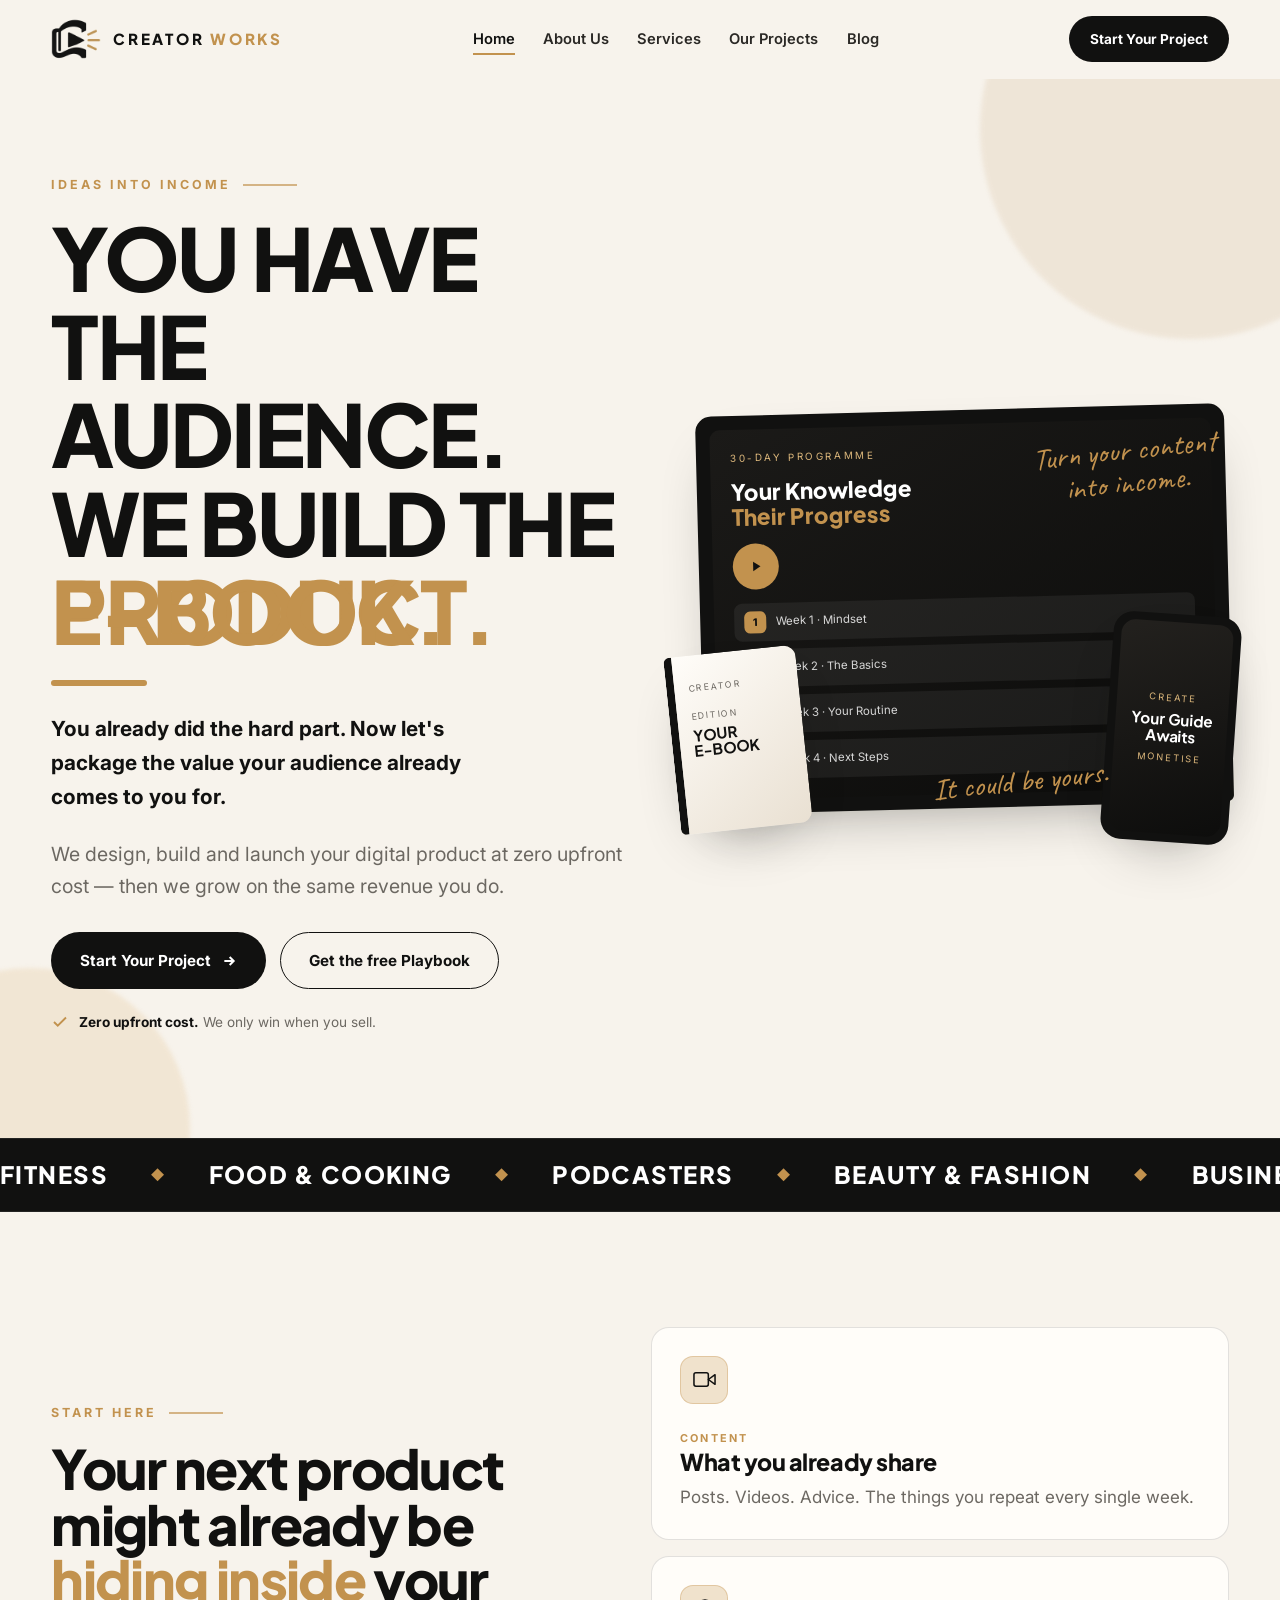
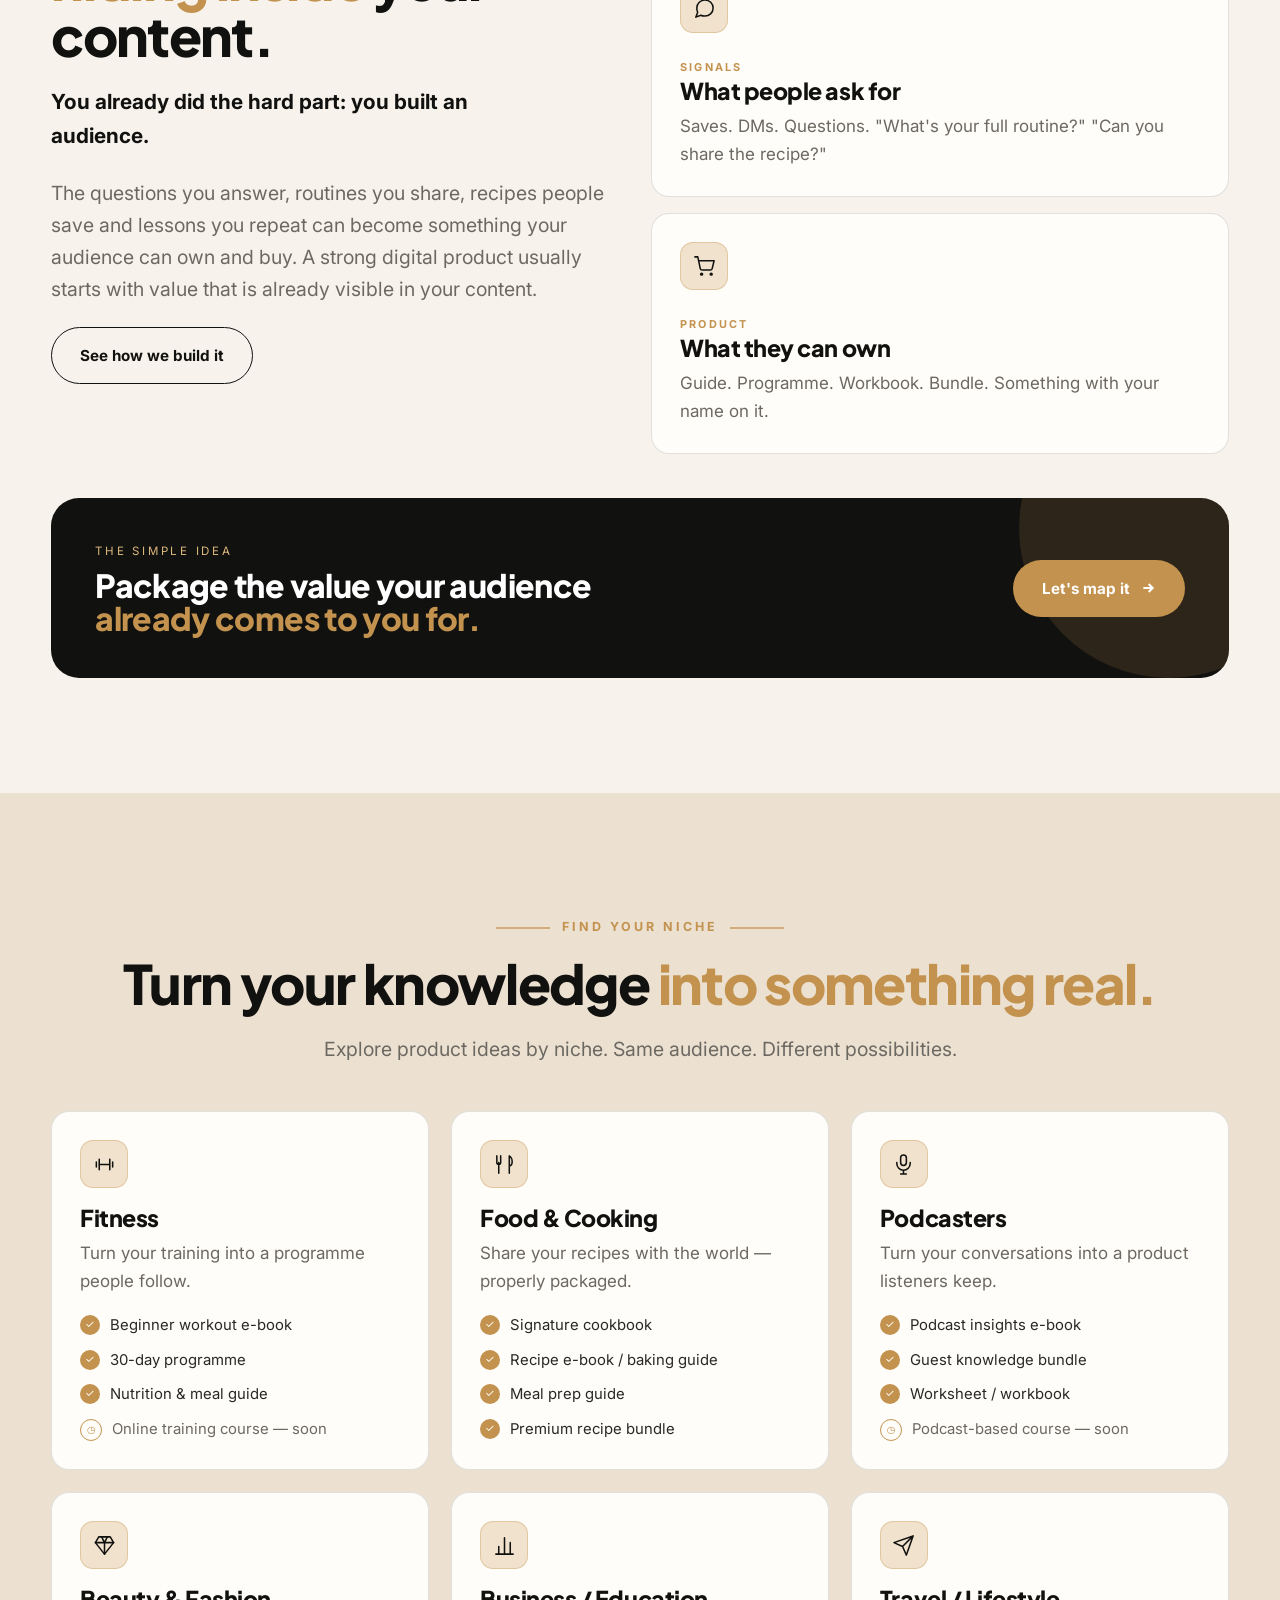
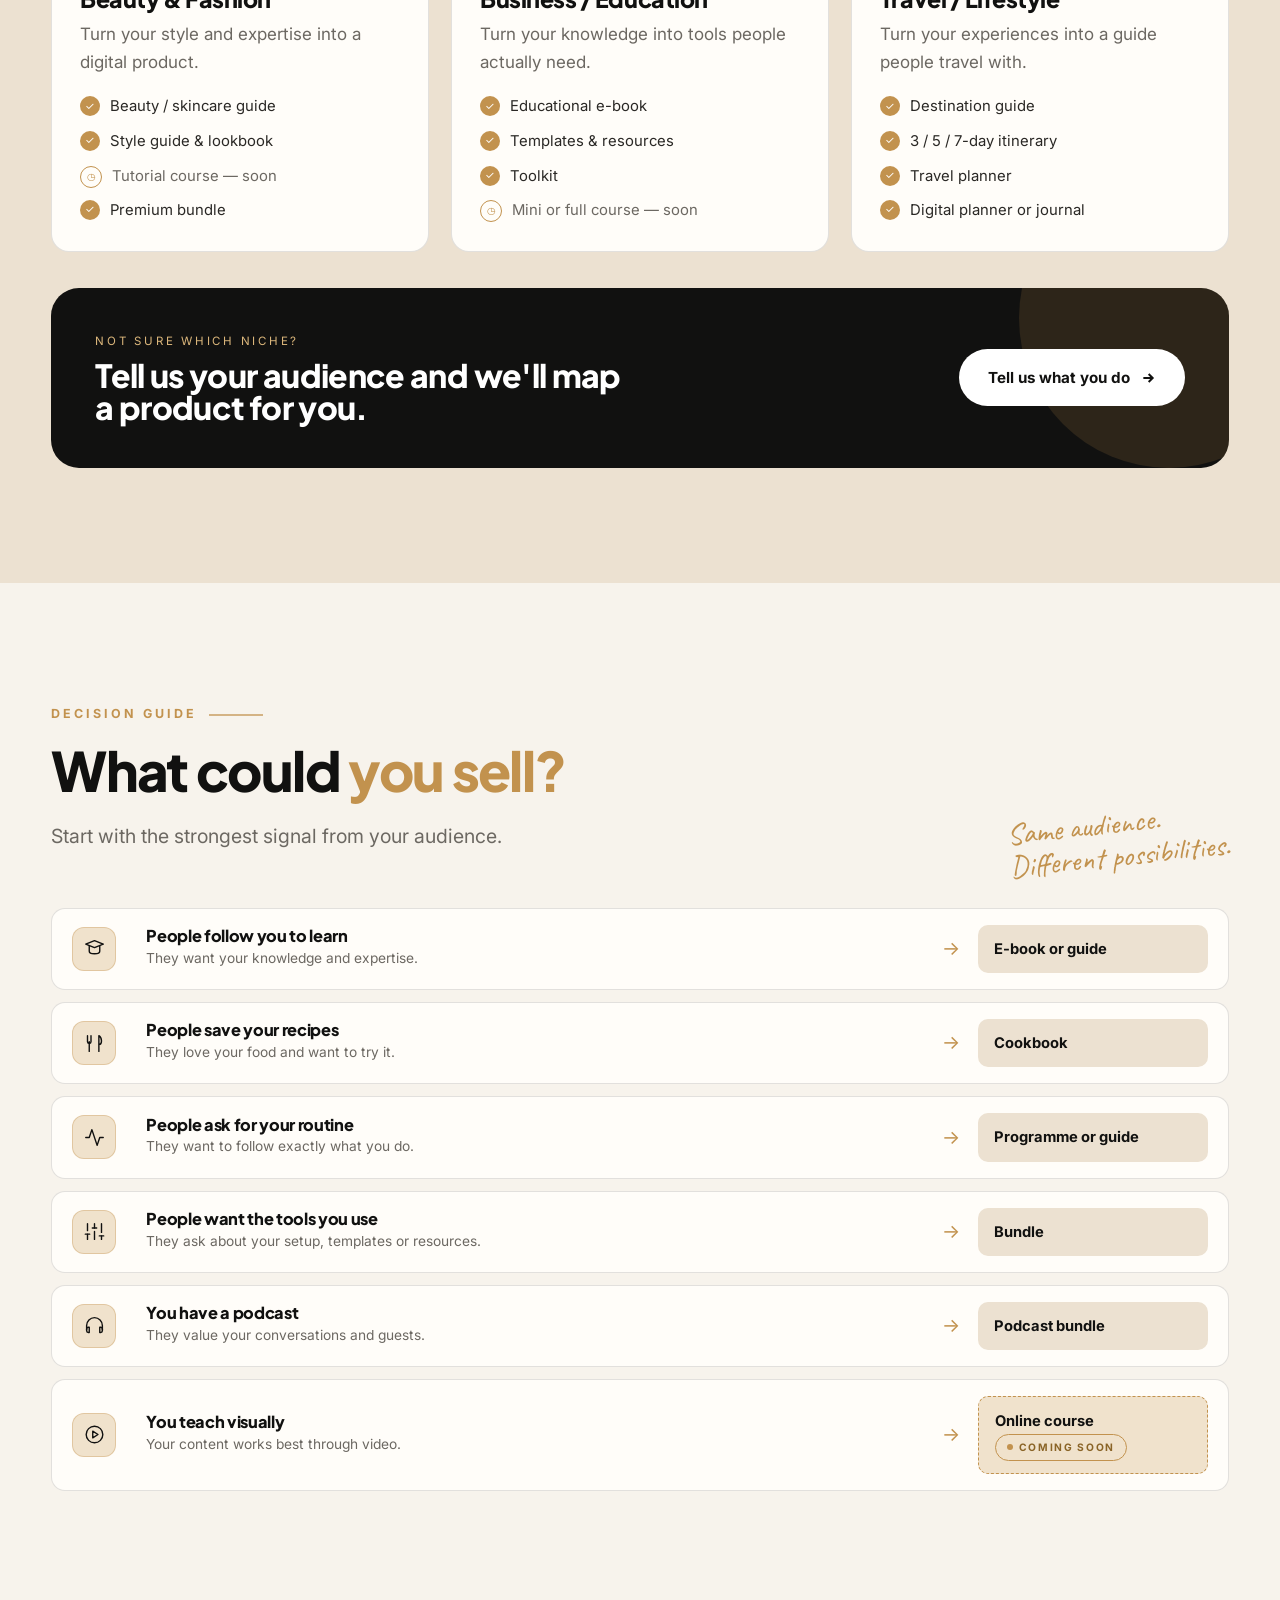
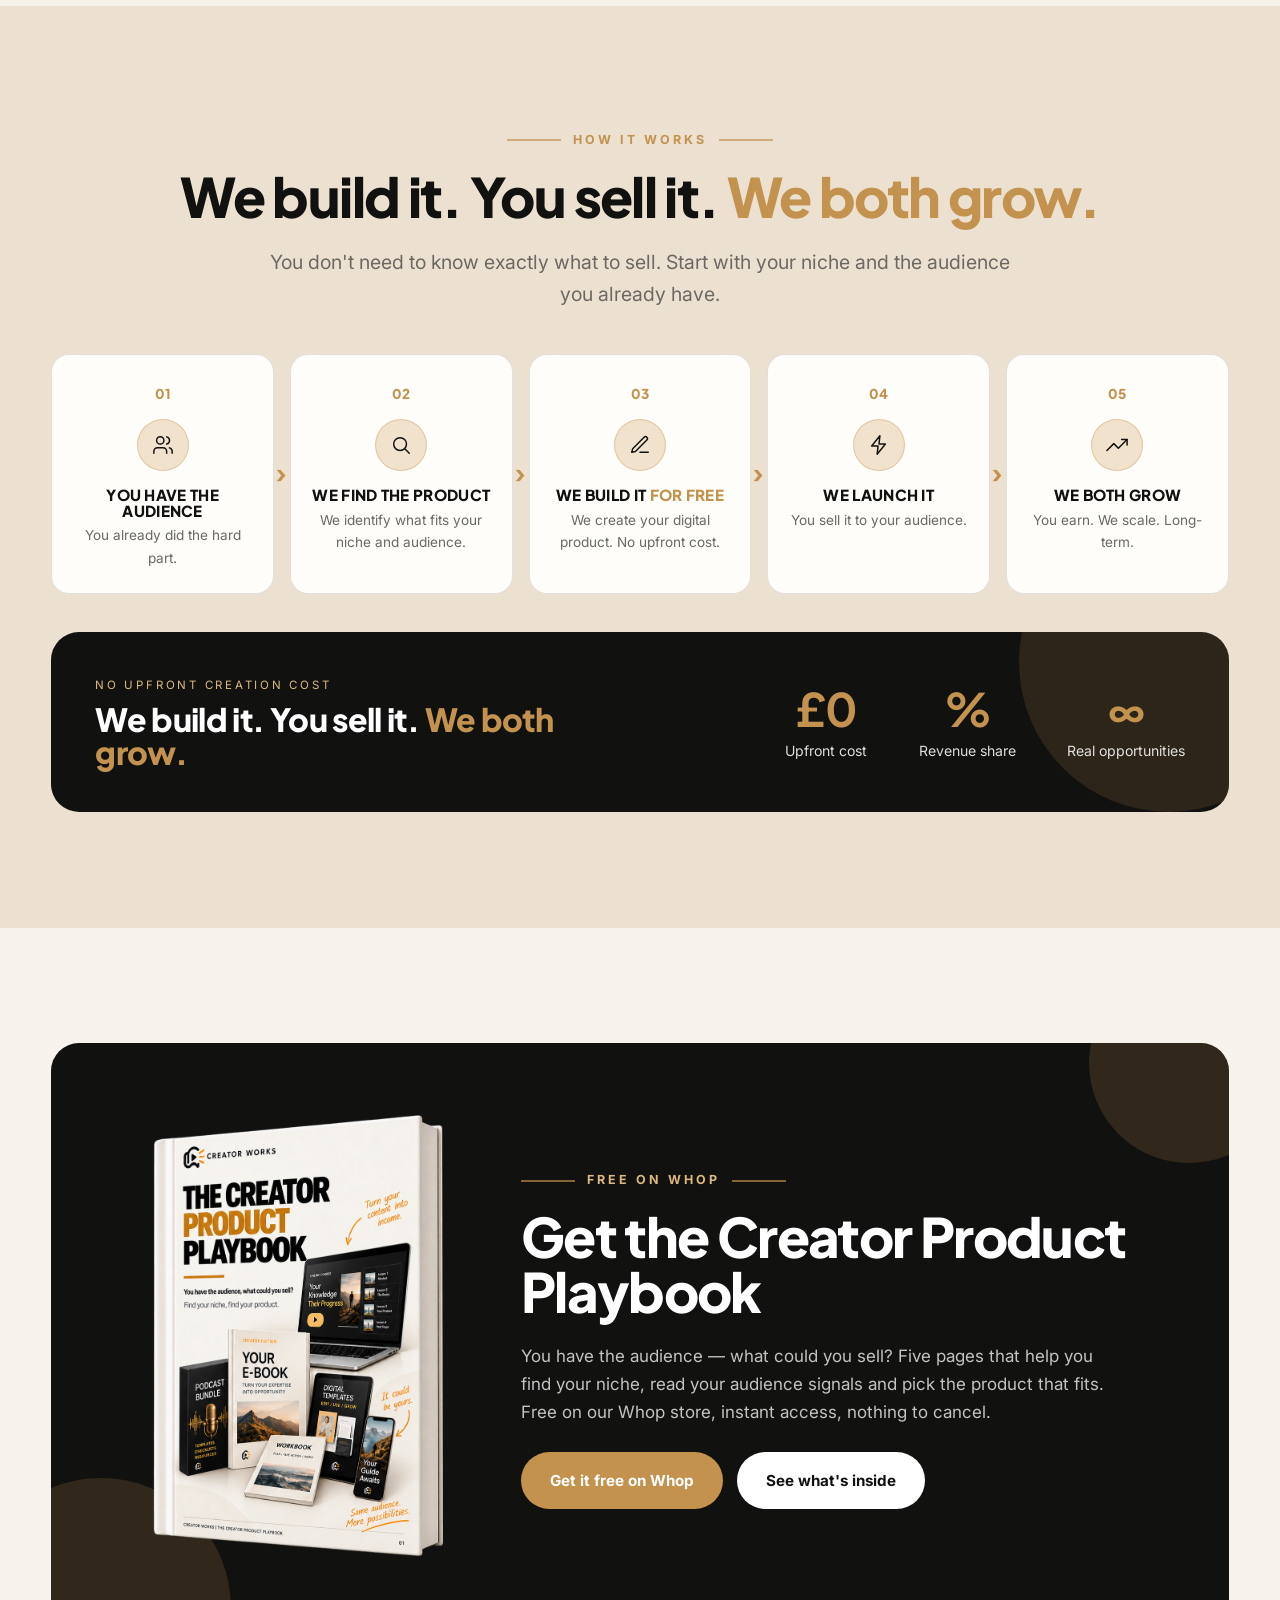
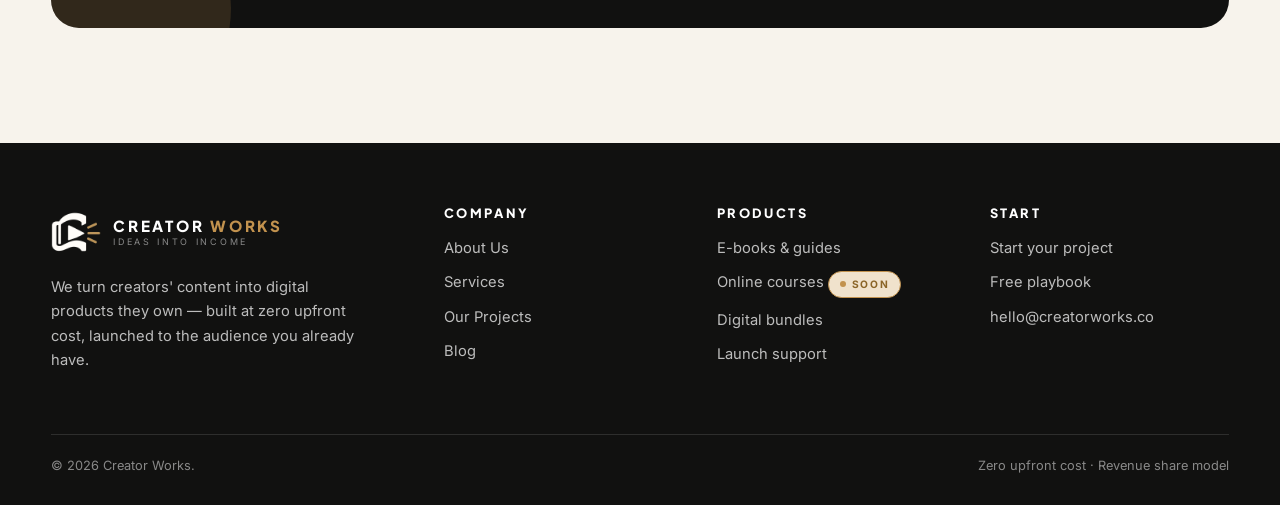
==== commit 434f96b8: "Revert "Put real product imagery through the site" This reverts commit 2b80061d89ef1436a940e85a45131" ====
--- a/index.html
+++ b/index.html
@@ -5,18 +5,6 @@
 <meta name="viewport" content="width=device-width, initial-scale=1" />
 <title>Creator Works — Ideas Into Income</title>
 <meta name="description" content="You have the audience. We build the product. Creator Works turns creators' content into digital products — e-books, guides, programmes and bundles — with zero upfront cost." />
-<!-- Link previews. Replace the two image URLs with the full https://yourdomain/... address once the site is live. -->
-<meta property="og:type" content="website" />
-<meta property="og:site_name" content="Creator Works" />
-<meta property="og:title" content="Creator Works — You have the audience. We build the product." />
-<meta property="og:description" content="We turn creators' content into digital products — built at zero upfront cost, launched to the audience you already have." />
-<meta property="og:image" content="assets/img/og-cover.jpg" />
-<meta property="og:image:width" content="1200" />
-<meta property="og:image:height" content="630" />
-<meta name="twitter:card" content="summary_large_image" />
-<meta name="twitter:title" content="Creator Works — You have the audience. We build the product." />
-<meta name="twitter:description" content="We turn creators' content into digital products — built at zero upfront cost, launched to the audience you already have." />
-<meta name="twitter:image" content="assets/img/og-cover.jpg" />
 <link rel="icon" href="assets/img/logo-mark.png" type="image/png" />
 <link rel="preconnect" href="https://fonts.googleapis.com" />
 <link rel="preconnect" href="https://fonts.gstatic.com" crossorigin />
@@ -84,8 +72,34 @@
         </div>
 
         <div class="stage">
-          <img class="hero-shot" src="assets/img/hero-devices.jpg" width="948" height="890"
-               alt="A Creator Works laptop, phone and mug showing the brand and the words create, share, monetise." />
+          <span class="hero__hand hero__hand--top"><span class="hand">Turn your content<br />into income.</span></span>
+          <div class="stage__laptop">
+            <div class="stage__screen">
+              <span class="stage__label">30-Day Programme</span>
+              <div class="stage__title">Your Knowledge<em>Their Progress</em></div>
+              <div class="stage__play" aria-hidden="true">
+                <svg width="16" height="16" viewBox="0 0 24 24" fill="#111110"><path d="M8 5v14l11-7z"/></svg>
+              </div>
+              <div class="stage__lessons">
+                <div class="stage__lesson"><span class="stage__dot">1</span> Week 1 · Mindset</div>
+                <div class="stage__lesson"><span class="stage__dot">2</span> Week 2 · The Basics</div>
+                <div class="stage__lesson"><span class="stage__dot">3</span> Week 3 · Your Routine</div>
+                <div class="stage__lesson"><span class="stage__dot">4</span> Week 4 · Next Steps</div>
+              </div>
+            </div>
+          </div>
+          <div class="stage__book" style="--rot:-6deg">
+            <small>Creator Edition</small>
+            <b>YOUR<br />E-BOOK</b>
+          </div>
+          <div class="stage__phone" style="--rot:4deg">
+            <div class="stage__phone-screen">
+              <span>Create</span>
+              <strong>Your Guide Awaits</strong>
+              <span>Monetise</span>
+            </div>
+          </div>
+          <span class="hero__hand hero__hand--bottom"><span class="hand">It could be yours.</span></span>
         </div>
       </div>
     </div>
@@ -110,31 +124,25 @@
           <p class="lead">The questions you answer, routines you share, recipes people save and lessons you repeat can become something your audience can own and buy. A strong digital product usually starts with value that is already visible in your content.</p>
           <a class="btn btn--ghost" href="services.html">See how we build it</a>
         </div>
-        <figure class="shot reveal">
-          <img src="assets/img/content-to-product.jpg" width="930" height="1160"
-               alt="A fitness reel on a phone beside the leg day programme, week one training plan and nutrition guide built from it." />
-          <figcaption>From a reel your audience already saved — to a programme they can buy.</figcaption>
-        </figure>
-      </div>
-
-      <div class="grid grid--3 reveal" style="margin-top:44px">
-        <div class="card">
-          <div class="card__icon"><svg viewBox="0 0 24 24" aria-hidden="true"><path d="M23 7l-7 5 7 5V7z"/><rect x="1" y="5" width="15" height="14" rx="2"/></svg></div>
-          <span class="post__tag">Content</span>
-          <h3>What you already share</h3>
-          <p>Posts. Videos. Advice. The things you repeat every single week.</p>
-        </div>
-        <div class="card">
-          <div class="card__icon"><svg viewBox="0 0 24 24" aria-hidden="true"><path d="M21 11.5a8.4 8.4 0 0 1-9 8.4 9 9 0 0 1-3.8-.8L3 21l1.9-5A8.3 8.3 0 0 1 4 11.5a8.4 8.4 0 0 1 8.5-8.4A8.4 8.4 0 0 1 21 11.5z"/></svg></div>
-          <span class="post__tag">Signals</span>
-          <h3>What people ask for</h3>
-          <p>Saves. DMs. Questions. "What's your full routine?" "Can you share the recipe?"</p>
-        </div>
-        <div class="card">
-          <div class="card__icon"><svg viewBox="0 0 24 24" aria-hidden="true"><circle cx="9" cy="21" r="1"/><circle cx="19" cy="21" r="1"/><path d="M2 3h3l2.6 12.2a2 2 0 0 0 2 1.6h8.4a2 2 0 0 0 2-1.6L22 7H6"/></svg></div>
-          <span class="post__tag">Product</span>
-          <h3>What they can own</h3>
-          <p>Guide. Programme. Workbook. Bundle. Something with your name on it.</p>
+        <div class="grid reveal" style="gap:16px">
+          <div class="card">
+            <div class="card__icon"><svg viewBox="0 0 24 24" aria-hidden="true"><path d="M23 7l-7 5 7 5V7z"/><rect x="1" y="5" width="15" height="14" rx="2"/></svg></div>
+            <span class="post__tag">Content</span>
+            <h3>What you already share</h3>
+            <p>Posts. Videos. Advice. The things you repeat every single week.</p>
+          </div>
+          <div class="card">
+            <div class="card__icon"><svg viewBox="0 0 24 24" aria-hidden="true"><path d="M21 11.5a8.4 8.4 0 0 1-9 8.4 9 9 0 0 1-3.8-.8L3 21l1.9-5A8.3 8.3 0 0 1 4 11.5a8.4 8.4 0 0 1 8.5-8.4A8.4 8.4 0 0 1 21 11.5z"/></svg></div>
+            <span class="post__tag">Signals</span>
+            <h3>What people ask for</h3>
+            <p>Saves. DMs. Questions. "What's your full routine?" "Can you share the recipe?"</p>
+          </div>
+          <div class="card">
+            <div class="card__icon"><svg viewBox="0 0 24 24" aria-hidden="true"><circle cx="9" cy="21" r="1"/><circle cx="19" cy="21" r="1"/><path d="M2 3h3l2.6 12.2a2 2 0 0 0 2 1.6h8.4a2 2 0 0 0 2-1.6L22 7H6"/></svg></div>
+            <span class="post__tag">Product</span>
+            <h3>What they can own</h3>
+            <p>Guide. Programme. Workbook. Bundle. Something with your name on it.</p>
+          </div>
         </div>
       </div>
 
@@ -157,38 +165,38 @@
         <p class="lead">Explore product ideas by niche. Same audience. Different possibilities.</p>
       </div>
       <div class="grid grid--3">
-        <article class="card card--shot reveal">
-          <img class="card__shot" src="assets/img/niche-fitness.jpg" width="490" height="452" loading="lazy" alt="A 30-day transformation programme shown on a tablet and phone beside a workout plan and shaker." />
+        <article class="card reveal">
+          <div class="card__icon"><svg viewBox="0 0 24 24" aria-hidden="true"><path d="M6.5 6.5v11M17.5 6.5v11M3.5 9.5v5M20.5 9.5v5M6.5 12h11"/></svg></div>
           <h3>Fitness</h3>
           <p>Turn your training into a programme people follow.</p>
           <ul class="ticks"><li>Beginner workout e-book</li><li>30-day programme</li><li>Nutrition &amp; meal guide</li><li class="is-soon">Online training course — soon</li></ul>
         </article>
-        <article class="card card--shot reveal">
-          <img class="card__shot" src="assets/img/niche-food.jpg" width="490" height="452" loading="lazy" alt="A signature cookbook lying open beside a bowl of food and a baking recipe page." />
+        <article class="card reveal">
+          <div class="card__icon"><svg viewBox="0 0 24 24" aria-hidden="true"><path d="M8 3v7a2 2 0 0 1-4 0V3M6 10v11M17 21V3c2 1.2 3 3.4 3 6.2s-1.1 4.1-3 4.3"/></svg></div>
           <h3>Food &amp; Cooking</h3>
           <p>Share your recipes with the world — properly packaged.</p>
           <ul class="ticks"><li>Signature cookbook</li><li>Recipe e-book / baking guide</li><li>Meal prep guide</li><li>Premium recipe bundle</li></ul>
         </article>
-        <article class="card card--shot reveal">
-          <img class="card__shot" src="assets/img/niche-podcast.jpg" width="490" height="452" loading="lazy" alt="A podcast playbook, guest insights bundle and templates beside a microphone and earbuds." />
+        <article class="card reveal">
+          <div class="card__icon"><svg viewBox="0 0 24 24" aria-hidden="true"><rect x="9" y="2" width="6" height="11" rx="3"/><path d="M19 10v1a7 7 0 0 1-14 0v-1M12 19v3M9 22h6"/></svg></div>
           <h3>Podcasters</h3>
           <p>Turn your conversations into a product listeners keep.</p>
           <ul class="ticks"><li>Podcast insights e-book</li><li>Guest knowledge bundle</li><li>Worksheet / workbook</li><li class="is-soon">Podcast-based course — soon</li></ul>
         </article>
-        <article class="card card--shot reveal">
-          <img class="card__shot" src="assets/img/niche-beauty.jpg" width="490" height="452" loading="lazy" alt="A glow guide, skincare routine and style lookbook laid out together." />
+        <article class="card reveal">
+          <div class="card__icon"><svg viewBox="0 0 24 24" aria-hidden="true"><path d="M6 3h12l3.5 6L12 21 2.5 9 6 3z"/><path d="M2.5 9h19M9 3l3 6 3-6M12 9v12"/></svg></div>
           <h3>Beauty &amp; Fashion</h3>
           <p>Turn your style and expertise into a digital product.</p>
           <ul class="ticks"><li>Beauty / skincare guide</li><li>Style guide &amp; lookbook</li><li class="is-soon">Tutorial course — soon</li><li>Premium bundle</li></ul>
         </article>
-        <article class="card card--shot reveal">
-          <img class="card__shot" src="assets/img/niche-business.jpg" width="490" height="452" loading="lazy" alt="A build your brand course on a laptop beside a creator toolkit, planner and templates." />
+        <article class="card reveal">
+          <div class="card__icon"><svg viewBox="0 0 24 24" aria-hidden="true"><path d="M18 20V9M12 20V4M6 20v-7M3 21h18"/></svg></div>
           <h3>Business / Education</h3>
           <p>Turn your knowledge into tools people actually need.</p>
           <ul class="ticks"><li>Educational e-book</li><li>Templates &amp; resources</li><li>Toolkit</li><li class="is-soon">Mini or full course — soon</li></ul>
         </article>
-        <article class="card card--shot reveal">
-          <img class="card__shot" src="assets/img/niche-travel.jpg" width="490" height="452" loading="lazy" alt="A Bali travel guide, seven-day itinerary and phone planner." />
+        <article class="card reveal">
+          <div class="card__icon"><svg viewBox="0 0 24 24" aria-hidden="true"><path d="M22 2L11 13M22 2l-7 20-4-9-9-4 20-7z"/></svg></div>
           <h3>Travel / Lifestyle</h3>
           <p>Turn your experiences into a guide people travel with.</p>
           <ul class="ticks"><li>Destination guide</li><li>3 / 5 / 7-day itinerary</li><li>Travel planner</li><li>Digital planner or journal</li></ul>
@@ -221,37 +229,37 @@
           <div class="row__icon"><svg viewBox="0 0 24 24" aria-hidden="true"><path d="M2 7l10-4 10 4-10 4L2 7z"/><path d="M6 9.5V15c0 1.7 2.7 3 6 3s6-1.3 6-3V9.5"/></svg></div>
           <div><h3>People follow you to learn</h3><p>They want your knowledge and expertise.</p></div>
           <div class="row__arrow">→</div>
-          <div class="row__out"><img class="row__shot" src="assets/img/pick-course.jpg" width="480" height="197" loading="lazy" alt="An online course on a tablet beside a guide." /><span>E-book or guide</span></div>
+          <div class="row__out">E-book or guide</div>
         </div>
         <div class="row reveal">
           <div class="row__icon"><svg viewBox="0 0 24 24" aria-hidden="true"><path d="M8 3v7a2 2 0 0 1-4 0V3M6 10v11M17 21V3c2 1.2 3 3.4 3 6.2s-1.1 4.1-3 4.3"/></svg></div>
           <div><h3>People save your recipes</h3><p>They love your food and want to try it.</p></div>
           <div class="row__arrow">→</div>
-          <div class="row__out"><img class="row__shot" src="assets/img/pick-cookbook.jpg" width="480" height="197" loading="lazy" alt="An open recipe book beside a plated dish." /><span>Cookbook</span></div>
+          <div class="row__out">Cookbook</div>
         </div>
         <div class="row reveal">
           <div class="row__icon"><svg viewBox="0 0 24 24" aria-hidden="true"><path d="M22 12h-4l-3 9L9 3l-3 9H2"/></svg></div>
           <div><h3>People ask for your routine</h3><p>They want to follow exactly what you do.</p></div>
           <div class="row__arrow">→</div>
-          <div class="row__out"><img class="row__shot" src="assets/img/pick-programme.jpg" width="480" height="197" loading="lazy" alt="A 30-day training plan cover." /><span>Programme or guide</span></div>
+          <div class="row__out">Programme or guide</div>
         </div>
         <div class="row reveal">
           <div class="row__icon"><svg viewBox="0 0 24 24" aria-hidden="true"><path d="M4 21v-6M4 11V3M12 21v-9M12 8V3M20 21v-4M20 13V3"/><path d="M1.5 15h5M9.5 8h5M17.5 17h5"/></svg></div>
           <div><h3>People want the tools you use</h3><p>They ask about your setup, templates or resources.</p></div>
           <div class="row__arrow">→</div>
-          <div class="row__out"><img class="row__shot" src="assets/img/pick-bundle.jpg" width="480" height="197" loading="lazy" alt="Templates, checklists and resources shown as a bundle." /><span>Bundle</span></div>
+          <div class="row__out">Bundle</div>
         </div>
         <div class="row reveal">
           <div class="row__icon"><svg viewBox="0 0 24 24" aria-hidden="true"><path d="M3 17v-5a9 9 0 0 1 18 0v5"/><path d="M21 18a2 2 0 0 1-2 2h-1v-6h1a2 2 0 0 1 2 2v2zM3 18a2 2 0 0 0 2 2h1v-6H5a2 2 0 0 0-2 2v2z"/></svg></div>
           <div><h3>You have a podcast</h3><p>They value your conversations and guests.</p></div>
           <div class="row__arrow">→</div>
-          <div class="row__out"><img class="row__shot" src="assets/img/pick-podcast.jpg" width="480" height="197" loading="lazy" alt="A podcast bundle with show notes and templates." /><span>Podcast bundle</span></div>
+          <div class="row__out">Podcast bundle</div>
         </div>
         <div class="row reveal row--soon">
           <div class="row__icon"><svg viewBox="0 0 24 24" aria-hidden="true"><circle cx="12" cy="12" r="9.5"/><path d="M10 8.2l6 3.8-6 3.8V8.2z"/></svg></div>
           <div><h3>You teach visually</h3><p>Your content works best through video.</p></div>
           <div class="row__arrow">→</div>
-          <div class="row__out"><img class="row__shot" src="assets/img/pick-video.jpg" width="480" height="197" loading="lazy" alt="A video lesson playing on a tablet." /><span>Online course</span><span class="soon">Coming soon</span></div>
+          <div class="row__out">Online course <span class="soon">Coming soon</span></div>
         </div>
       </div>
     </div>
--- a/assets/css/style.css
+++ b/assets/css/style.css
@@ -520,7 +520,7 @@
 .rows { display: grid; gap: 12px; }
 .row {
   display: grid;
-  grid-template-columns: 56px 1fr auto 268px;
+  grid-template-columns: 56px 1fr auto 230px;
   gap: 18px;
   align-items: center;
   background: var(--paper);
@@ -1091,64 +1091,3 @@
 
 @media (max-width: 980px) { .crew { grid-template-columns: repeat(2, 1fr); } }
 @media (max-width: 560px) { .crew { grid-template-columns: 1fr; } }
-
-/* ---------- product photography ---------- */
-.hero-shot {
-  width: 100%;
-  height: auto;
-  border-radius: var(--radius);
-  box-shadow: var(--shadow);
-}
-
-/* a framed shot with a caption, used beside body copy */
-.shot { margin: 0; }
-.shot img {
-  width: 100%;
-  height: auto;
-  border-radius: var(--radius);
-  box-shadow: var(--shadow-soft);
-}
-.shot figcaption {
-  margin-top: 14px;
-  font-family: var(--font-hand);
-  font-size: clamp(1.15rem, 1.8vw, 1.5rem);
-  color: var(--gold);
-  text-align: center;
-  line-height: 1.25;
-}
-
-/* niche cards led by the product they produce */
-.card--shot { padding: 0; overflow: hidden; display: flex; flex-direction: column; }
-.card__shot {
-  width: 100%;
-  height: 190px;
-  object-fit: cover;
-  object-position: center;
-  background: var(--sand);
-}
-.card--shot h3 { margin: 22px 26px 6px; }
-.card--shot p { margin: 0 26px; }
-.card--shot .ticks { margin: 16px 26px 26px; }
-
-/* decision guide: show the product each signal points to */
-.row__out {
-  display: flex;
-  align-items: center;
-  flex-wrap: wrap;
-  gap: 8px 12px;
-  padding: 8px 14px 8px 8px;
-}
-.row__shot {
-  width: 74px;
-  height: 46px;
-  flex: none;
-  object-fit: cover;
-  border-radius: 7px;
-  background: var(--ink);
-}
-.row__out > span { display: inline-block; }
-
-@media (max-width: 980px) {
-  .row__out { justify-content: center; }
-  .card__shot { height: 200px; }
-}
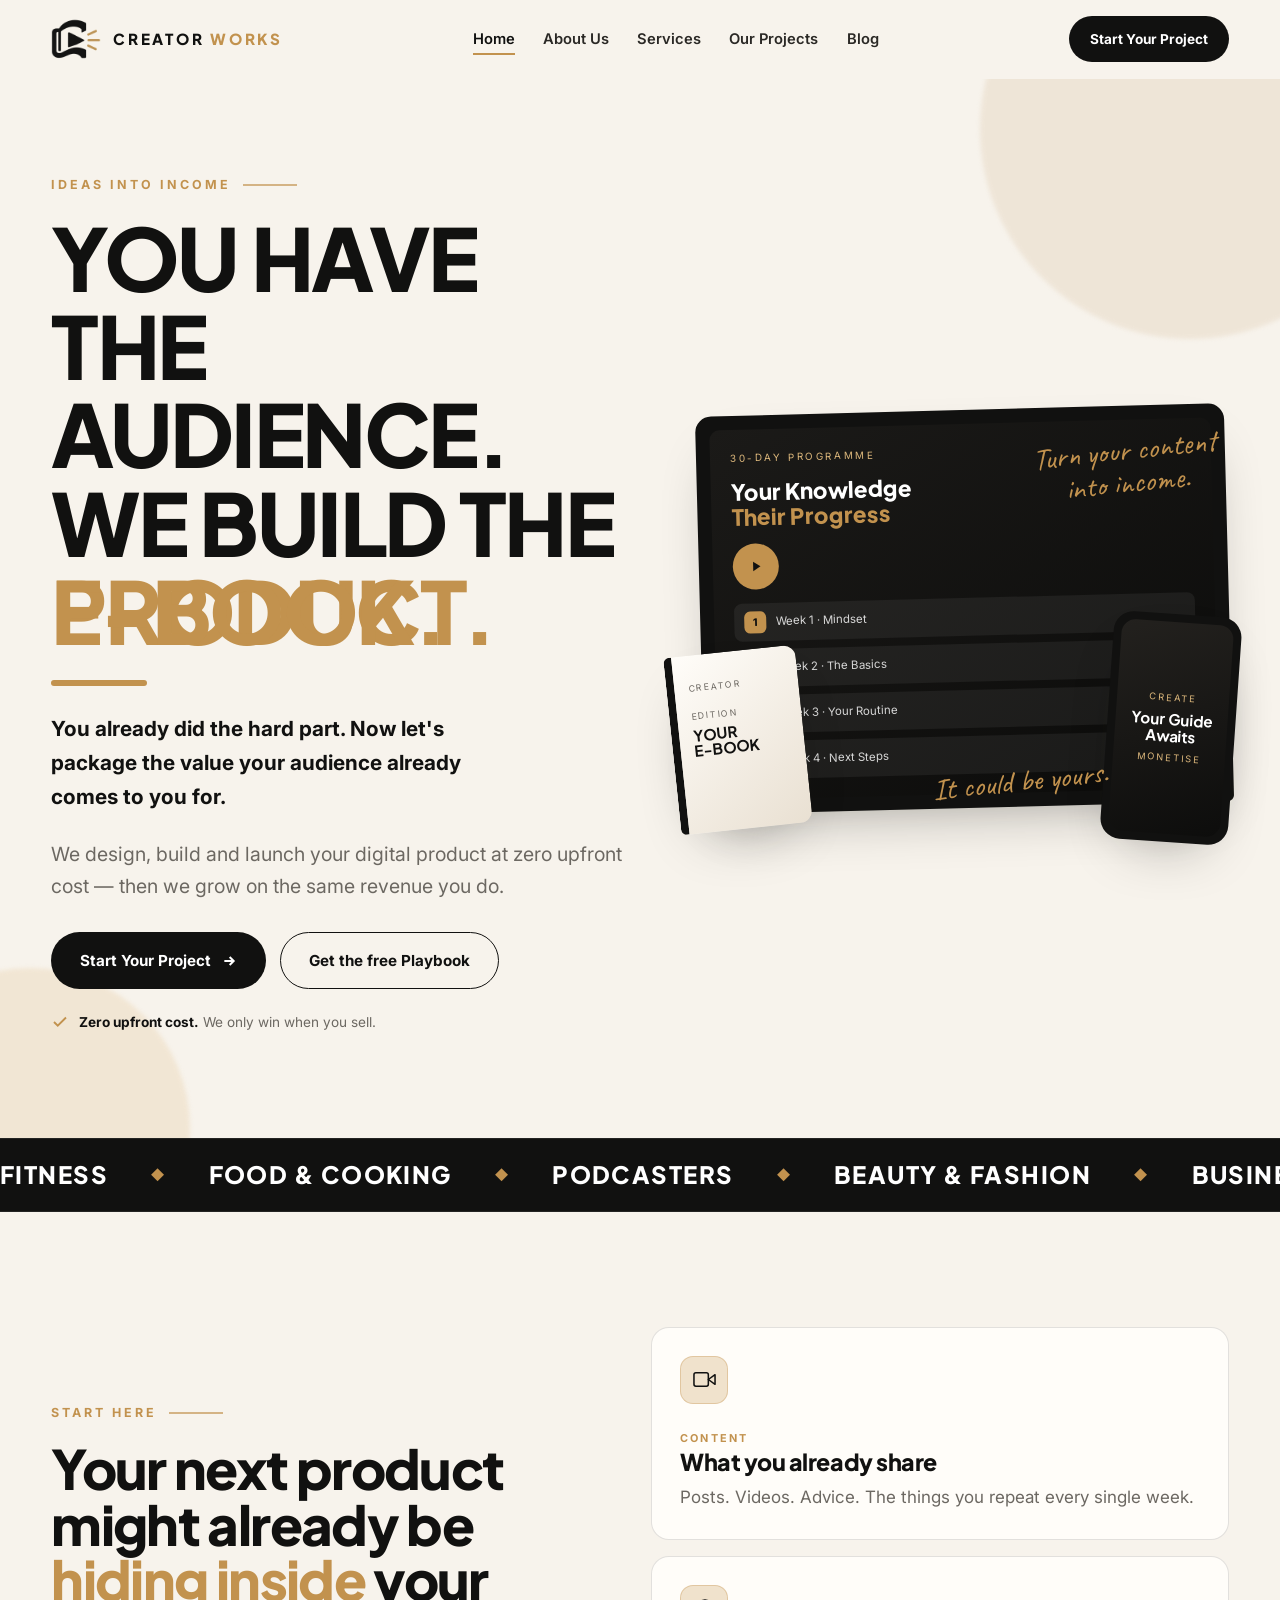
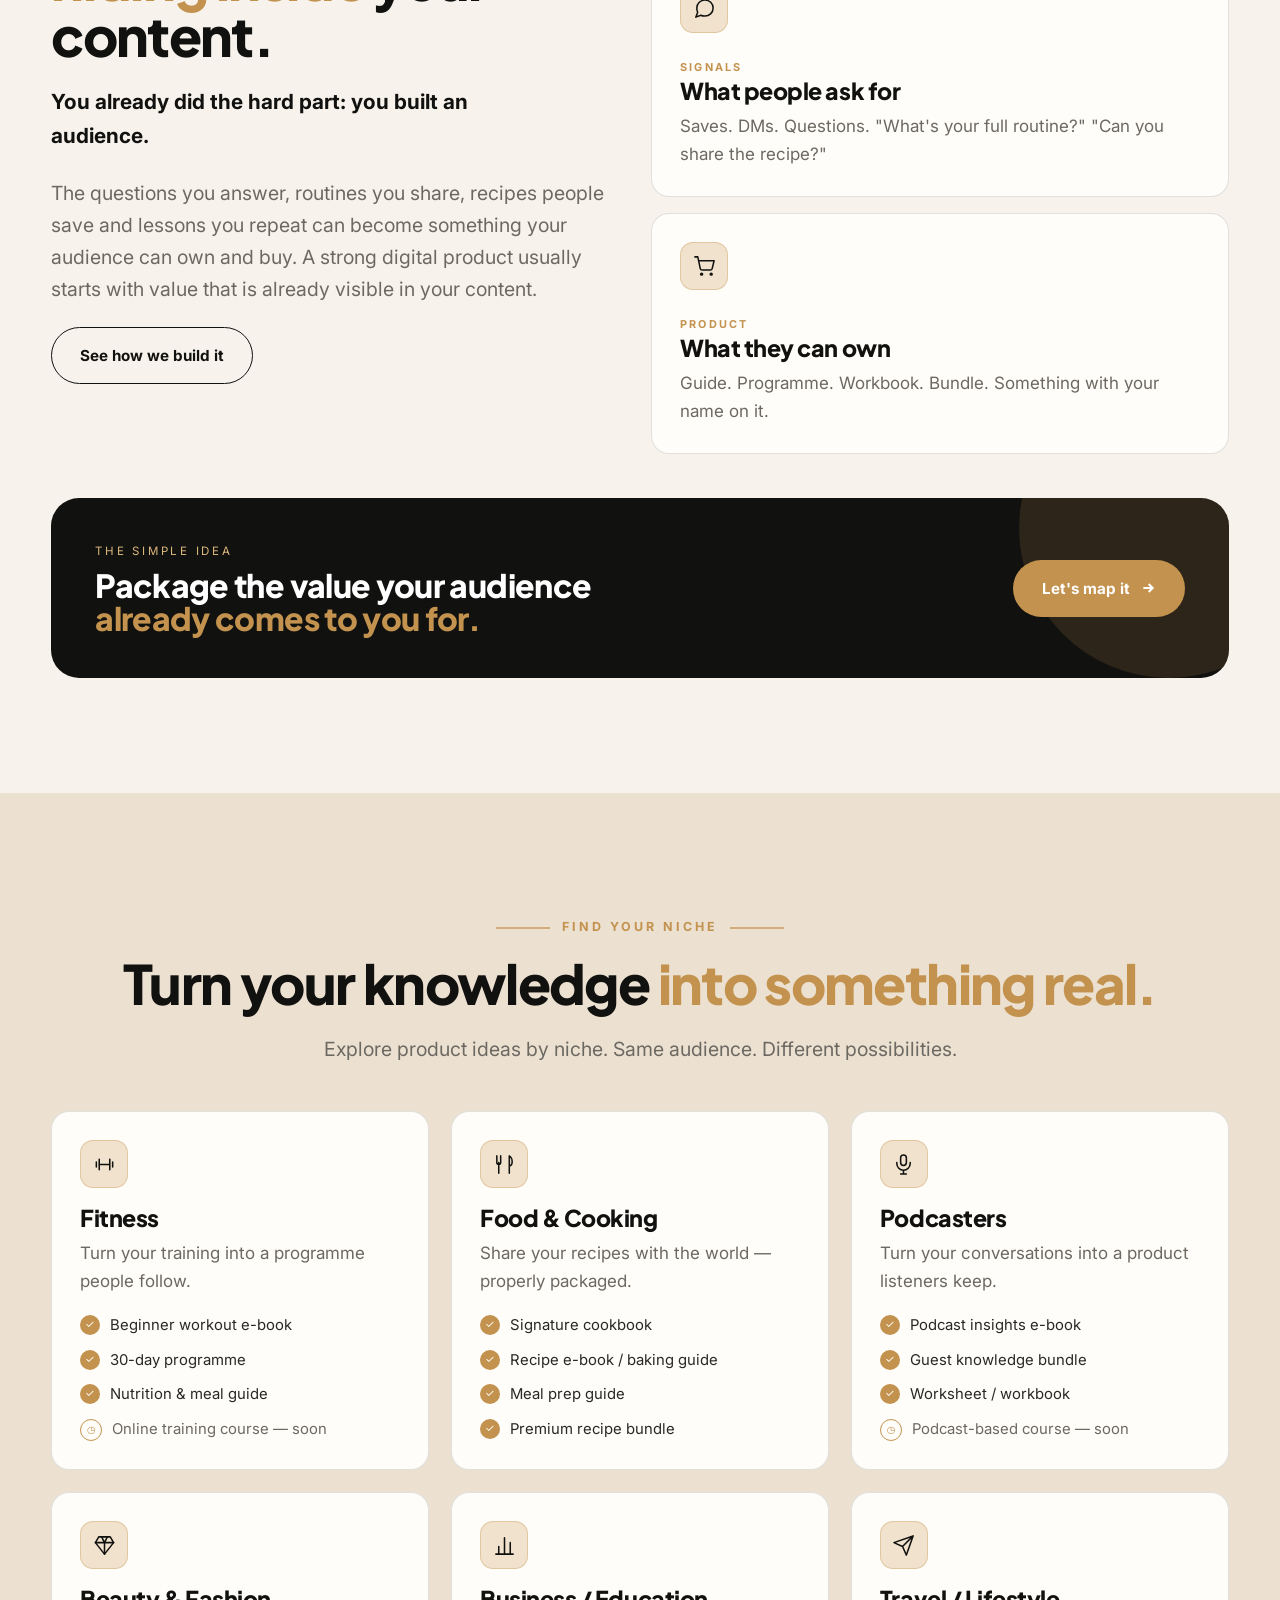
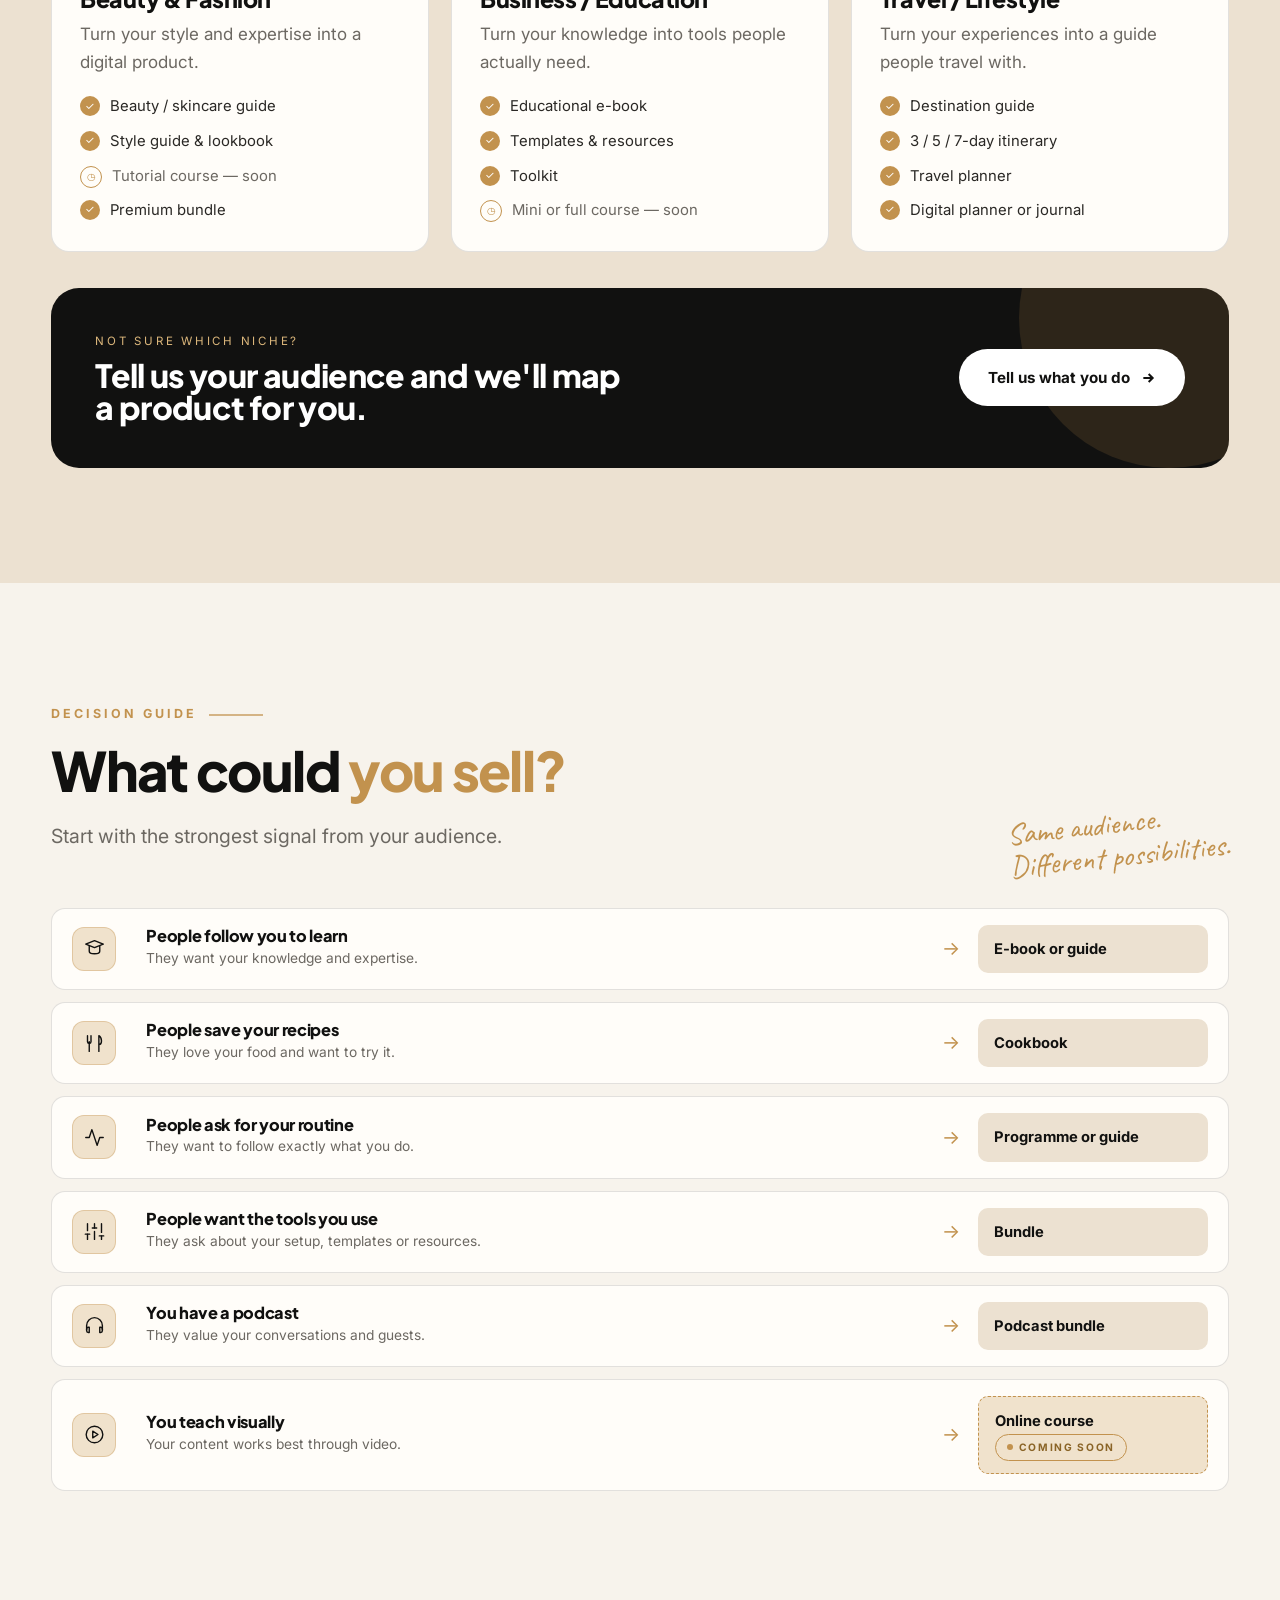
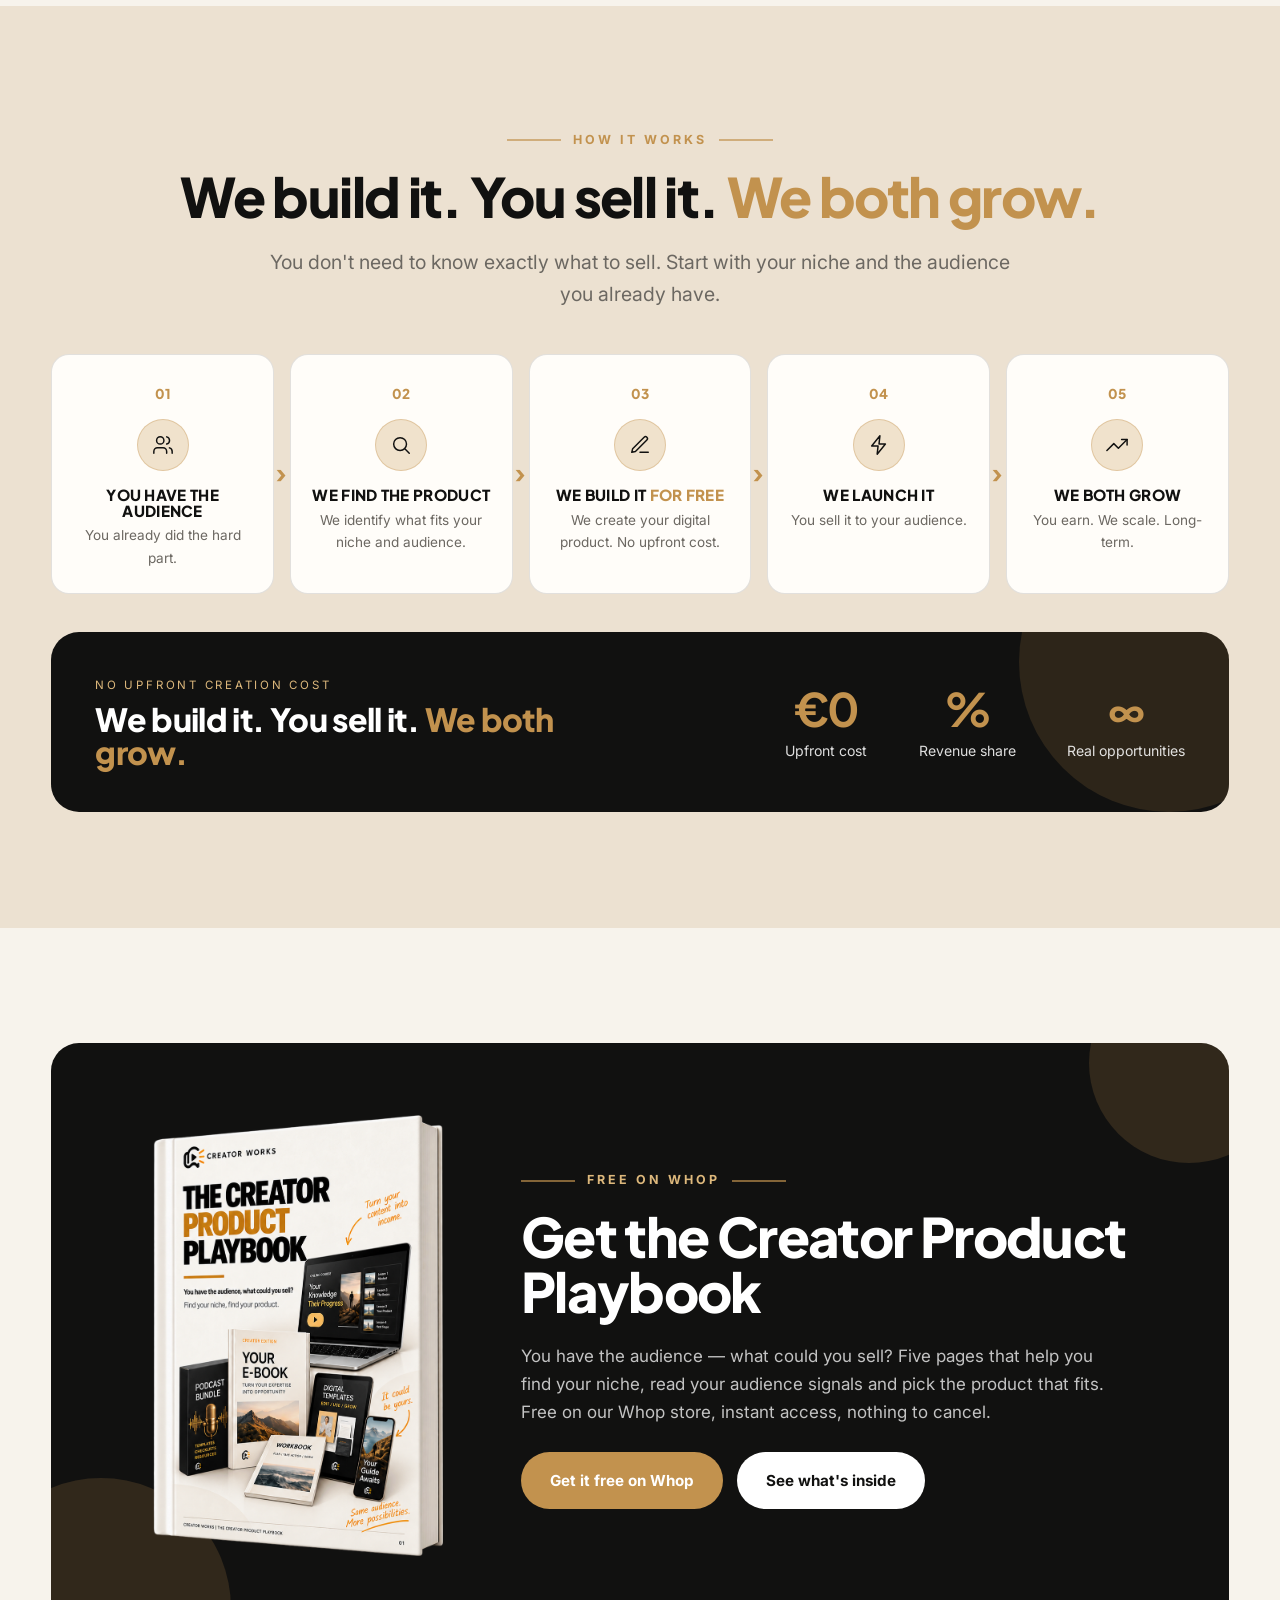
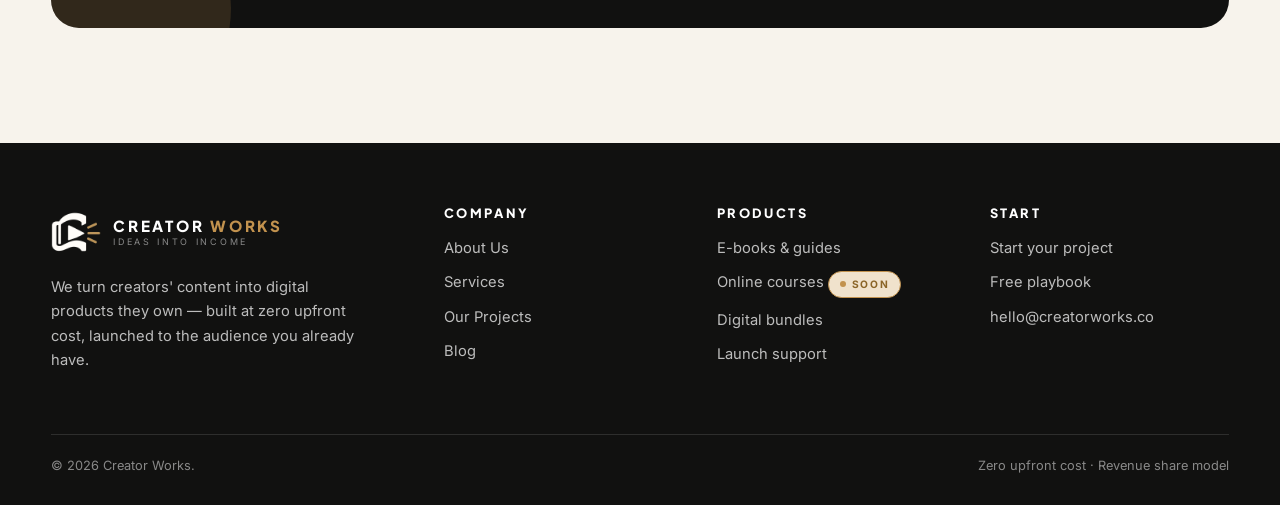
==== commit d825861a: "Price the site in euros The zero upfront cost figure becomes €0, and the sample prices on Our Projec" ====
--- a/index.html
+++ b/index.html
@@ -287,7 +287,7 @@
           <h3>We build it. You sell it. <span class="gold">We both grow.</span></h3>
         </div>
         <div class="banner__perks">
-          <div class="banner__perk"><b>£0</b>Upfront cost</div>
+          <div class="banner__perk"><b>€0</b>Upfront cost</div>
           <div class="banner__perk"><b>%</b>Revenue share</div>
           <div class="banner__perk"><b>∞</b>Real opportunities</div>
         </div>
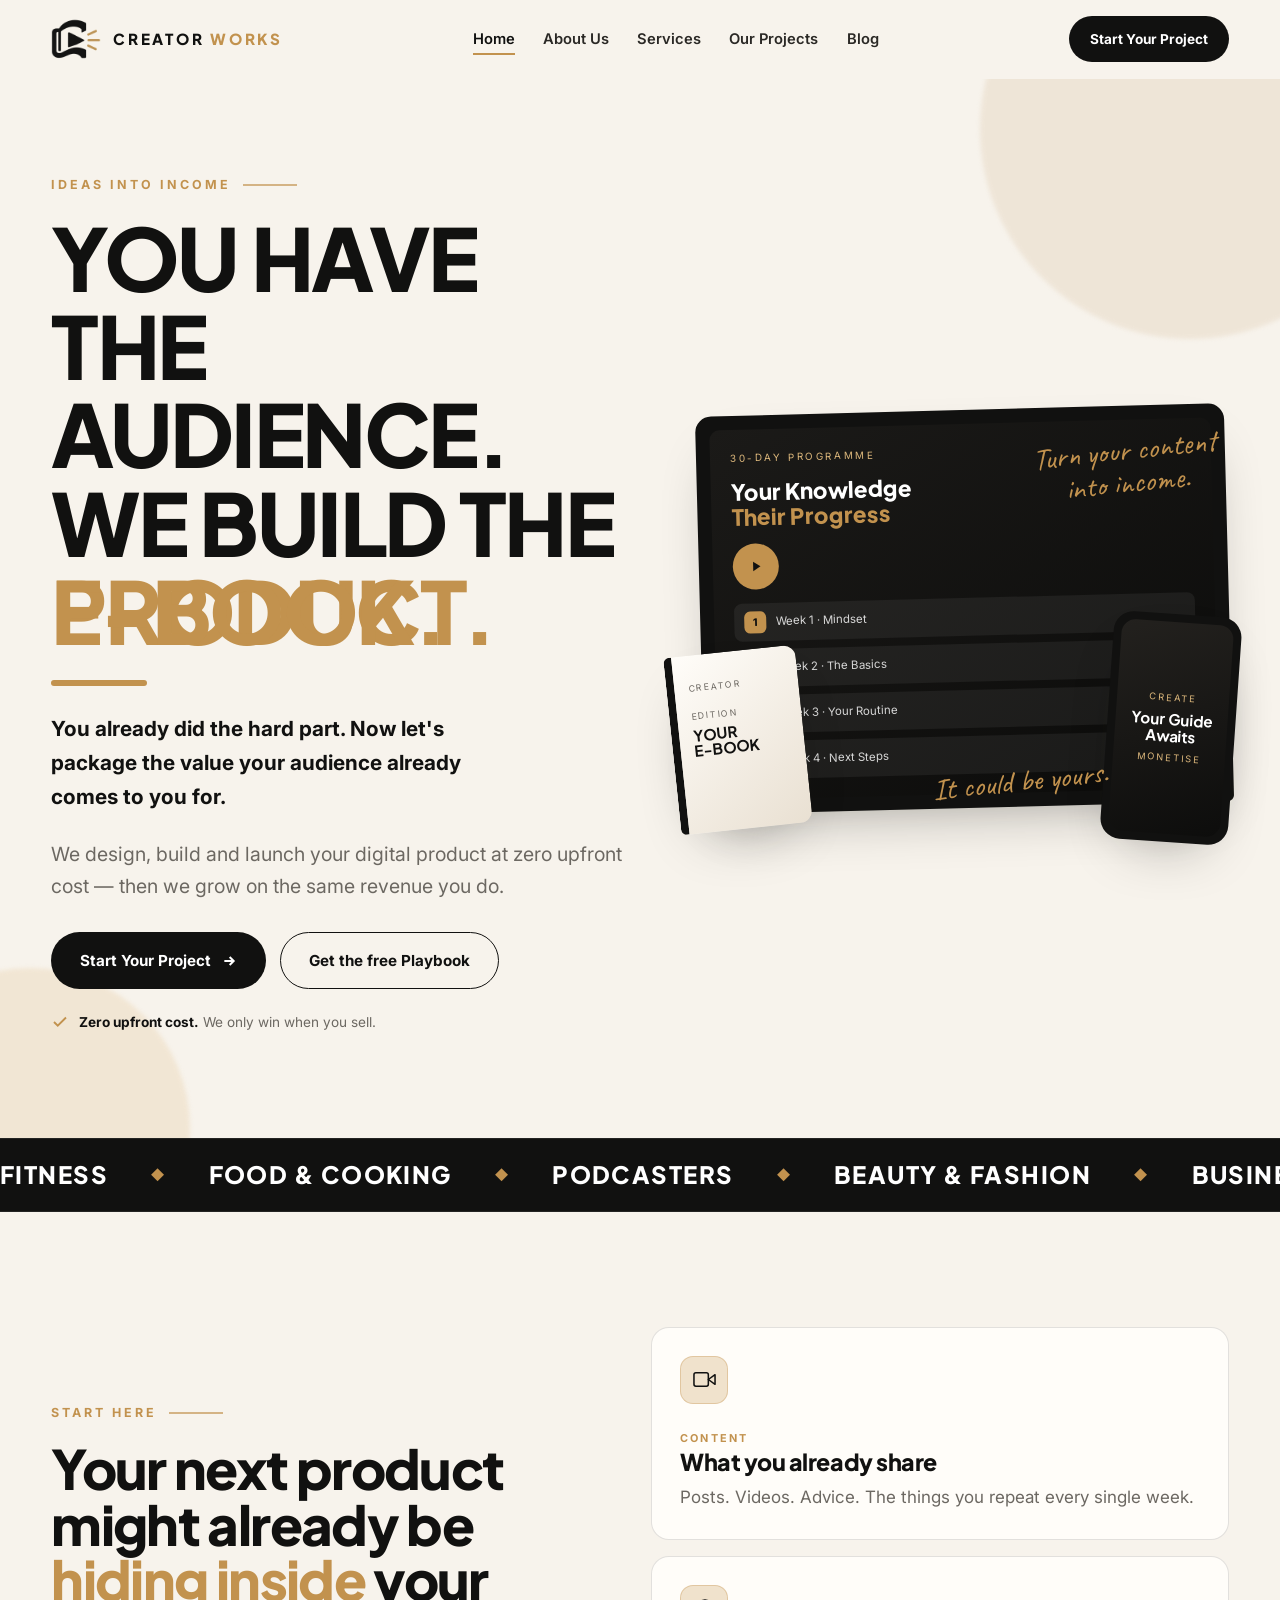
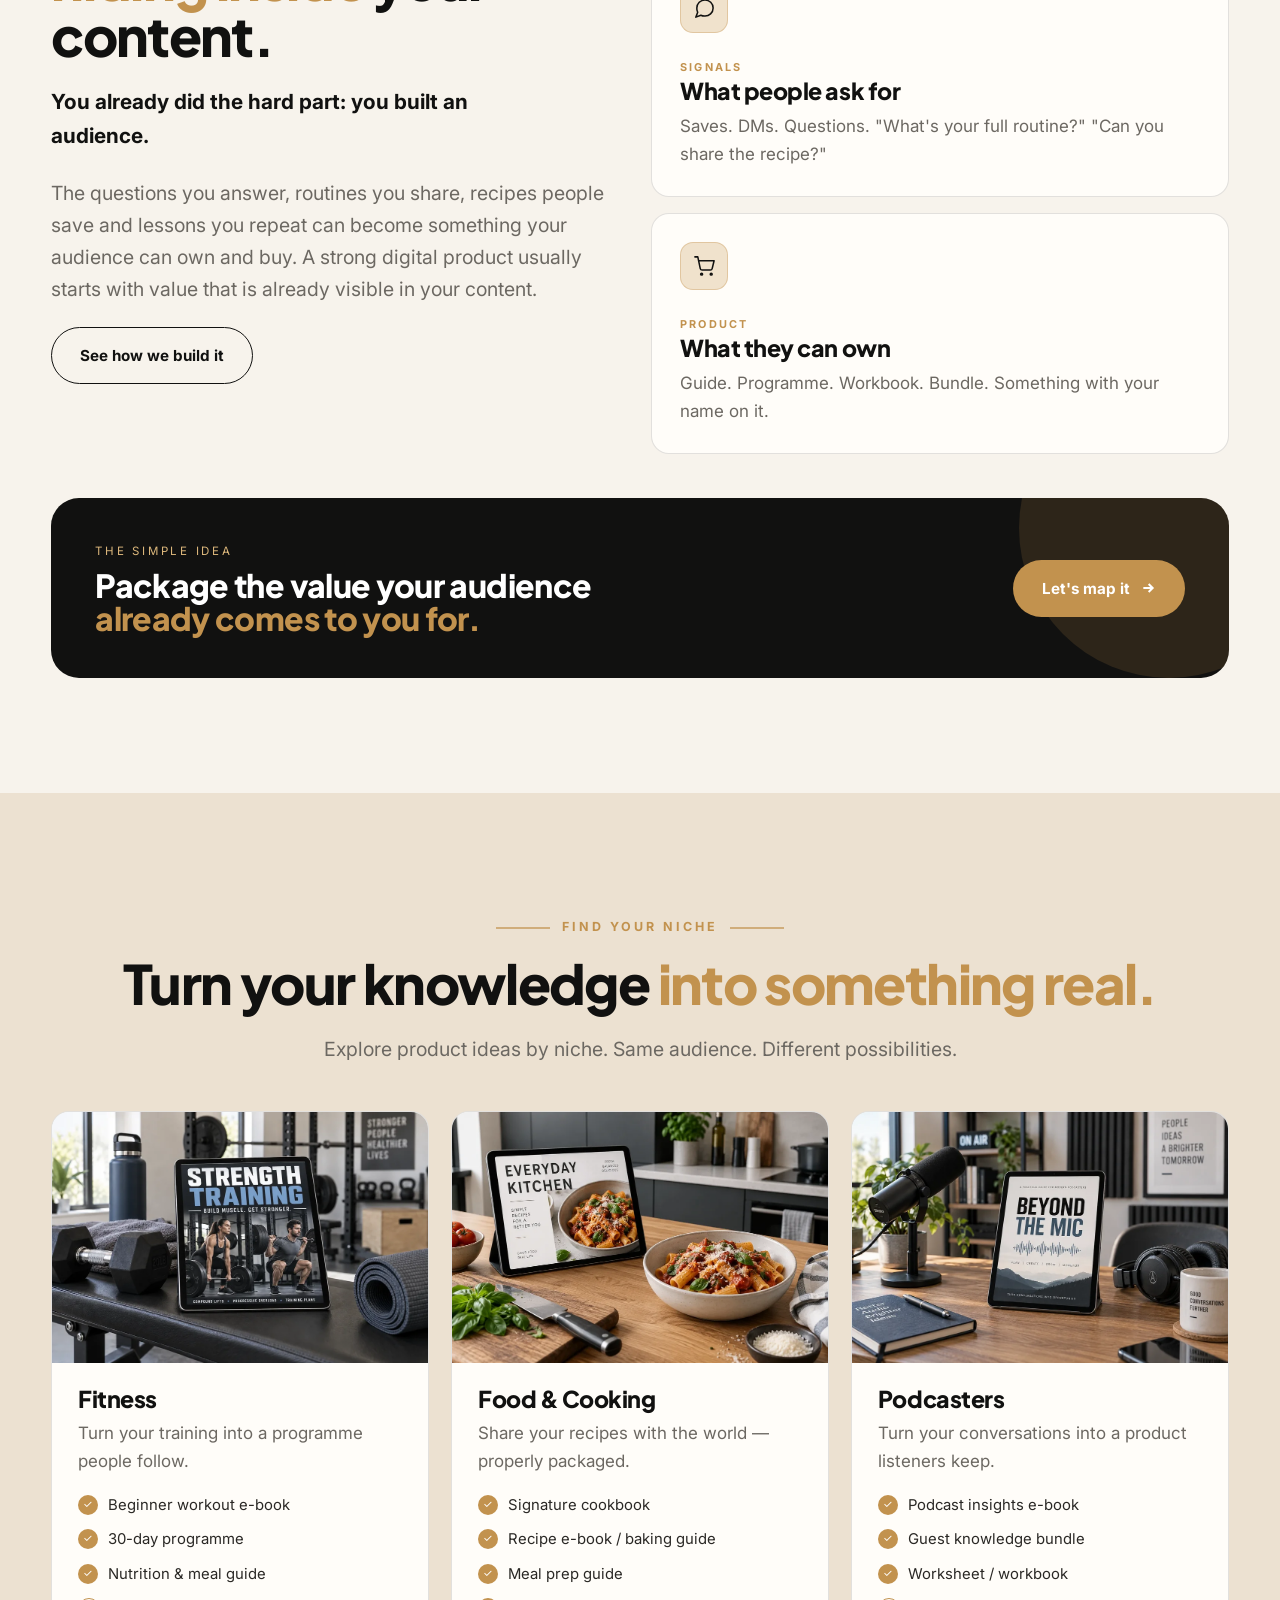
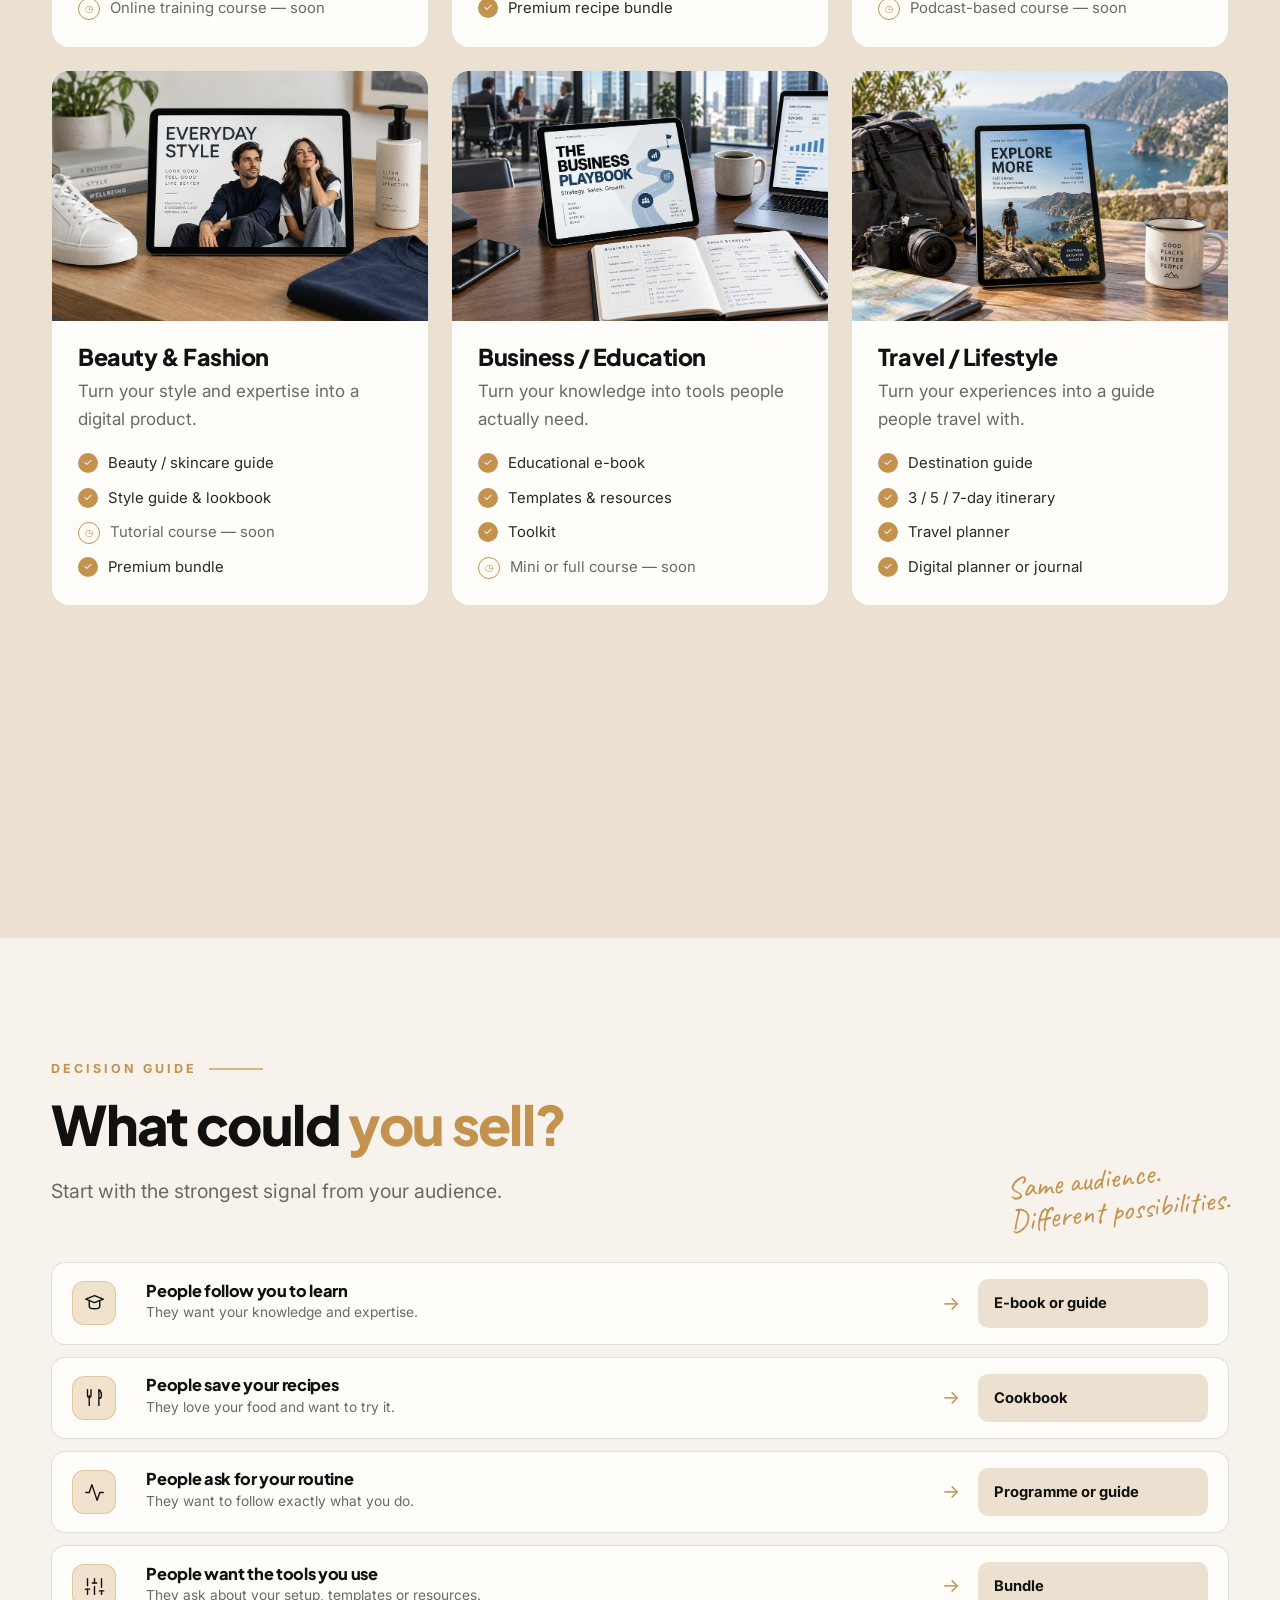
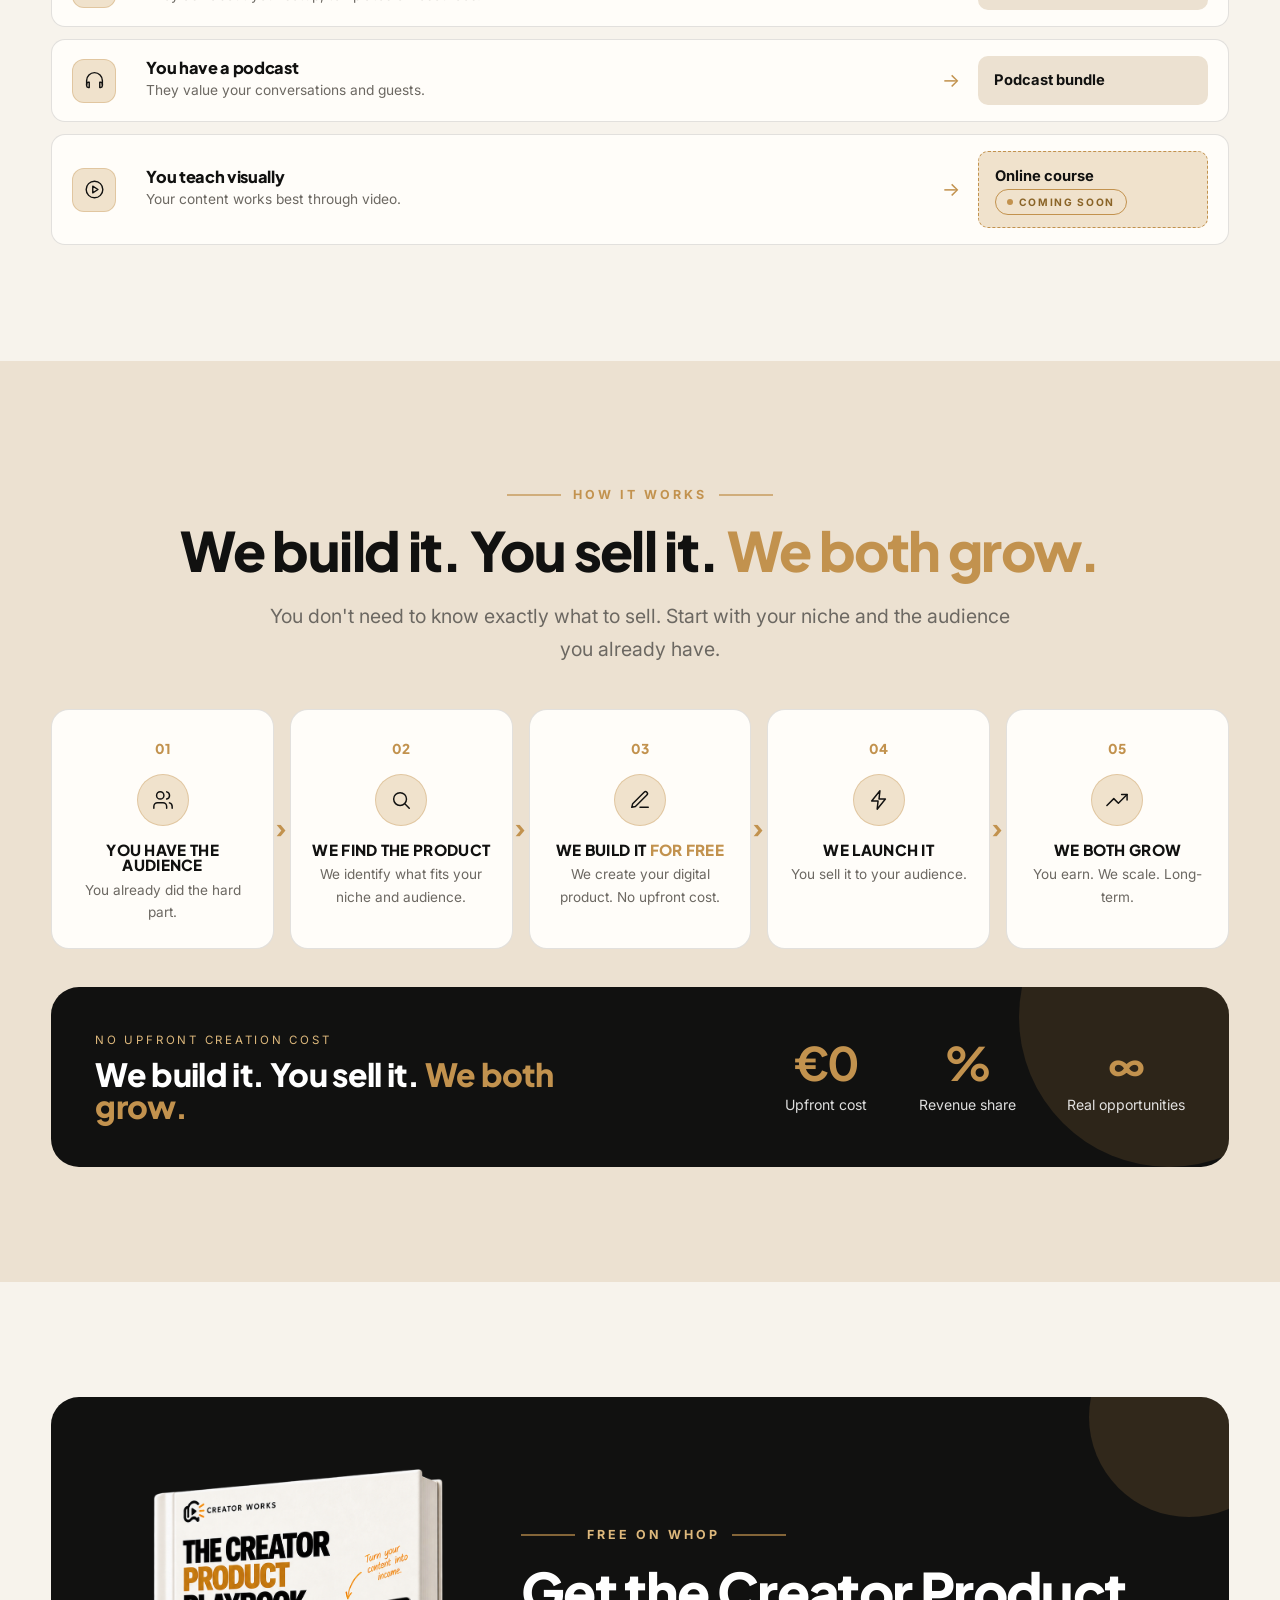
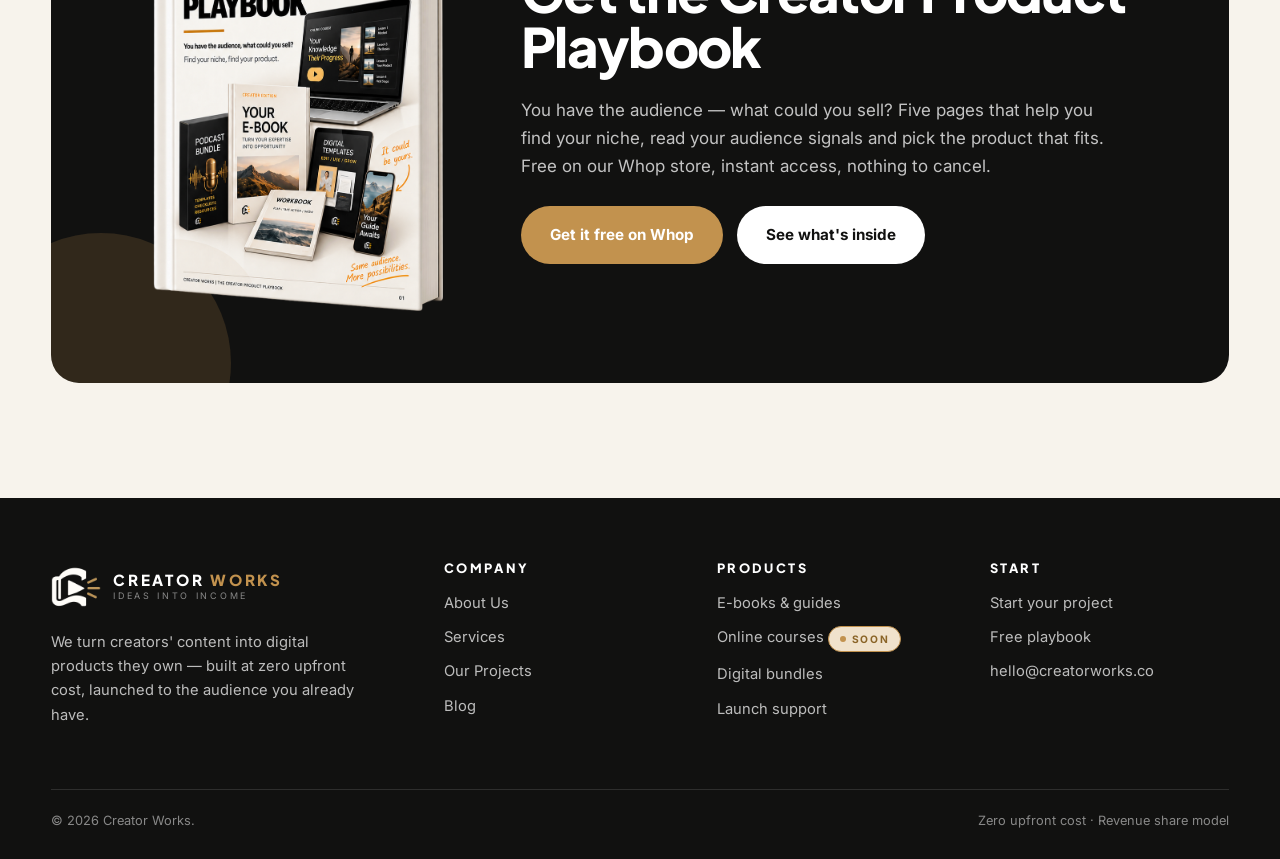
==== commit 616d6bbf: "Lead each niche card with its product shot Find your niche now shows the supplied photography — the " ====
--- a/index.html
+++ b/index.html
@@ -165,38 +165,44 @@
         <p class="lead">Explore product ideas by niche. Same audience. Different possibilities.</p>
       </div>
       <div class="grid grid--3">
-        <article class="card reveal">
-          <div class="card__icon"><svg viewBox="0 0 24 24" aria-hidden="true"><path d="M6.5 6.5v11M17.5 6.5v11M3.5 9.5v5M20.5 9.5v5M6.5 12h11"/></svg></div>
+        <article class="card card--shot reveal">
+          <img class="card__shot" src="assets/img/niche-fitness.webp" width="1000" height="667" loading="lazy"
+               alt="A strength training guide on a tablet in a gym, beside dumbbells, a water bottle and a rolled mat." />
           <h3>Fitness</h3>
           <p>Turn your training into a programme people follow.</p>
           <ul class="ticks"><li>Beginner workout e-book</li><li>30-day programme</li><li>Nutrition &amp; meal guide</li><li class="is-soon">Online training course — soon</li></ul>
         </article>
-        <article class="card reveal">
-          <div class="card__icon"><svg viewBox="0 0 24 24" aria-hidden="true"><path d="M8 3v7a2 2 0 0 1-4 0V3M6 10v11M17 21V3c2 1.2 3 3.4 3 6.2s-1.1 4.1-3 4.3"/></svg></div>
+        <article class="card card--shot reveal">
+          <img class="card__shot" src="assets/img/niche-food.webp" width="1000" height="667" loading="lazy"
+               alt="An Everyday Kitchen cookbook on a tablet in a kitchen, beside a bowl of pasta, basil and a knife." />
           <h3>Food &amp; Cooking</h3>
           <p>Share your recipes with the world — properly packaged.</p>
           <ul class="ticks"><li>Signature cookbook</li><li>Recipe e-book / baking guide</li><li>Meal prep guide</li><li>Premium recipe bundle</li></ul>
         </article>
-        <article class="card reveal">
-          <div class="card__icon"><svg viewBox="0 0 24 24" aria-hidden="true"><rect x="9" y="2" width="6" height="11" rx="3"/><path d="M19 10v1a7 7 0 0 1-14 0v-1M12 19v3M9 22h6"/></svg></div>
+        <article class="card card--shot reveal">
+          <img class="card__shot" src="assets/img/niche-podcast.webp" width="1000" height="667" loading="lazy"
+               alt="A Beyond the Mic podcast guide on a tablet in a studio, beside a microphone, headphones and a notebook." />
           <h3>Podcasters</h3>
           <p>Turn your conversations into a product listeners keep.</p>
           <ul class="ticks"><li>Podcast insights e-book</li><li>Guest knowledge bundle</li><li>Worksheet / workbook</li><li class="is-soon">Podcast-based course — soon</li></ul>
         </article>
-        <article class="card reveal">
-          <div class="card__icon"><svg viewBox="0 0 24 24" aria-hidden="true"><path d="M6 3h12l3.5 6L12 21 2.5 9 6 3z"/><path d="M2.5 9h19M9 3l3 6 3-6M12 9v12"/></svg></div>
+        <article class="card card--shot reveal">
+          <img class="card__shot" src="assets/img/niche-beauty.webp" width="1000" height="667" loading="lazy"
+               alt="An Everyday Style guide on a tablet on a desk, beside a white trainer, folded knitwear and skincare." />
           <h3>Beauty &amp; Fashion</h3>
           <p>Turn your style and expertise into a digital product.</p>
           <ul class="ticks"><li>Beauty / skincare guide</li><li>Style guide &amp; lookbook</li><li class="is-soon">Tutorial course — soon</li><li>Premium bundle</li></ul>
         </article>
-        <article class="card reveal">
-          <div class="card__icon"><svg viewBox="0 0 24 24" aria-hidden="true"><path d="M18 20V9M12 20V4M6 20v-7M3 21h18"/></svg></div>
+        <article class="card card--shot reveal">
+          <img class="card__shot" src="assets/img/niche-business.webp" width="1000" height="667" loading="lazy"
+               alt="The Business Playbook on a tablet in an office, beside a laptop showing sales figures and a written plan." />
           <h3>Business / Education</h3>
           <p>Turn your knowledge into tools people actually need.</p>
           <ul class="ticks"><li>Educational e-book</li><li>Templates &amp; resources</li><li>Toolkit</li><li class="is-soon">Mini or full course — soon</li></ul>
         </article>
-        <article class="card reveal">
-          <div class="card__icon"><svg viewBox="0 0 24 24" aria-hidden="true"><path d="M22 2L11 13M22 2l-7 20-4-9-9-4 20-7z"/></svg></div>
+        <article class="card card--shot reveal">
+          <img class="card__shot" src="assets/img/niche-travel.webp" width="1000" height="667" loading="lazy"
+               alt="An Explore More travel guide on a tablet above a coastline, beside a camera, backpack, map and mug." />
           <h3>Travel / Lifestyle</h3>
           <p>Turn your experiences into a guide people travel with.</p>
           <ul class="ticks"><li>Destination guide</li><li>3 / 5 / 7-day itinerary</li><li>Travel planner</li><li>Digital planner or journal</li></ul>
--- a/assets/css/style.css
+++ b/assets/css/style.css
@@ -1091,3 +1091,30 @@
 
 @media (max-width: 980px) { .crew { grid-template-columns: repeat(2, 1fr); } }
 @media (max-width: 560px) { .crew { grid-template-columns: 1fr; } }
+
+/* ---------- niche cards led by their product ---------- */
+.card--shot {
+  padding: 0;
+  overflow: hidden;
+  display: flex;
+  flex-direction: column;
+}
+.card__shot {
+  width: 100%;
+  height: auto;              /* the HTML height attribute would otherwise win over aspect-ratio */
+  aspect-ratio: 3 / 2;
+  max-width: 100%;
+  object-fit: cover;
+  background: var(--sand);
+  transition: transform 0.6s var(--ease);
+}
+.card--shot:hover .card__shot { transform: scale(1.045); }
+.card--shot h3 { margin: 24px 26px 8px; }
+.card--shot > p { margin: 0 26px; }
+.card--shot .ticks { margin: 18px 26px 26px; }
+
+@media (max-width: 760px) {
+  .card--shot h3 { margin-inline: 22px; }
+  .card--shot > p { margin-inline: 22px; }
+  .card--shot .ticks { margin-inline: 22px; }
+}
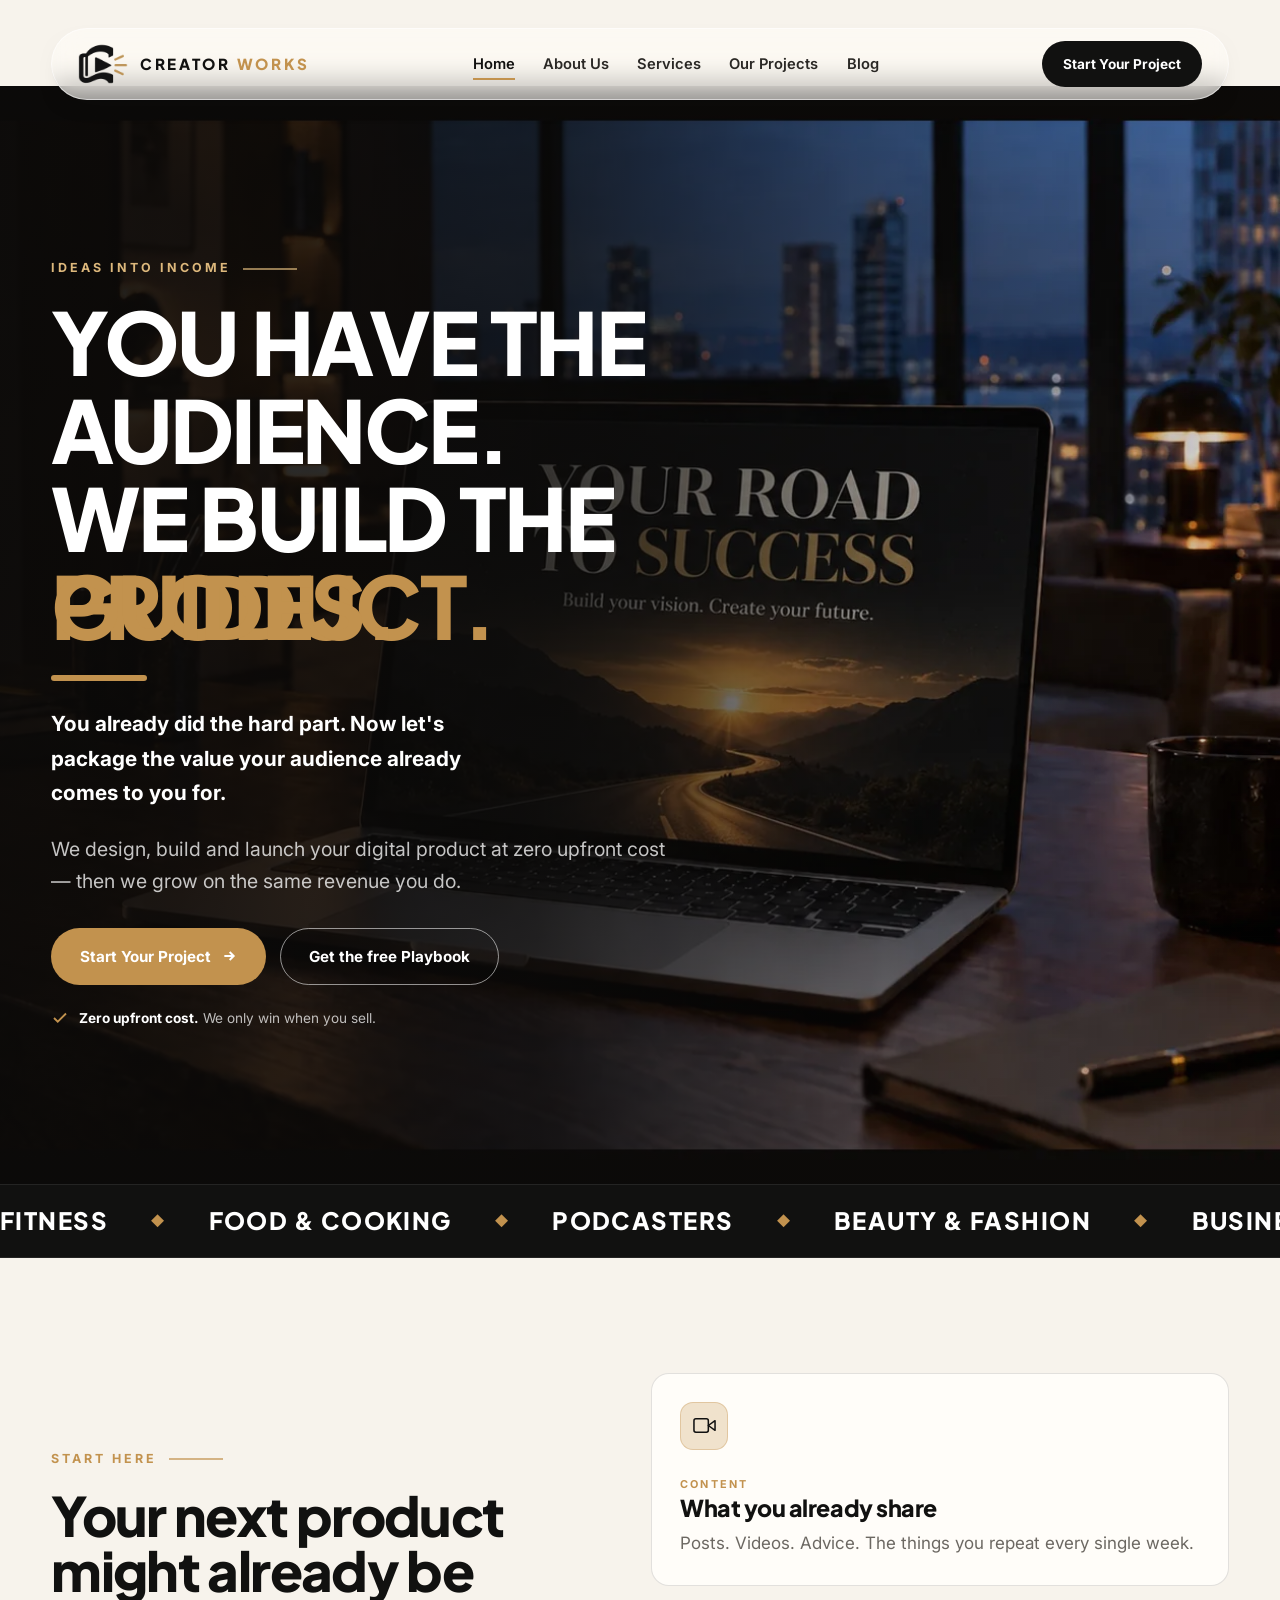
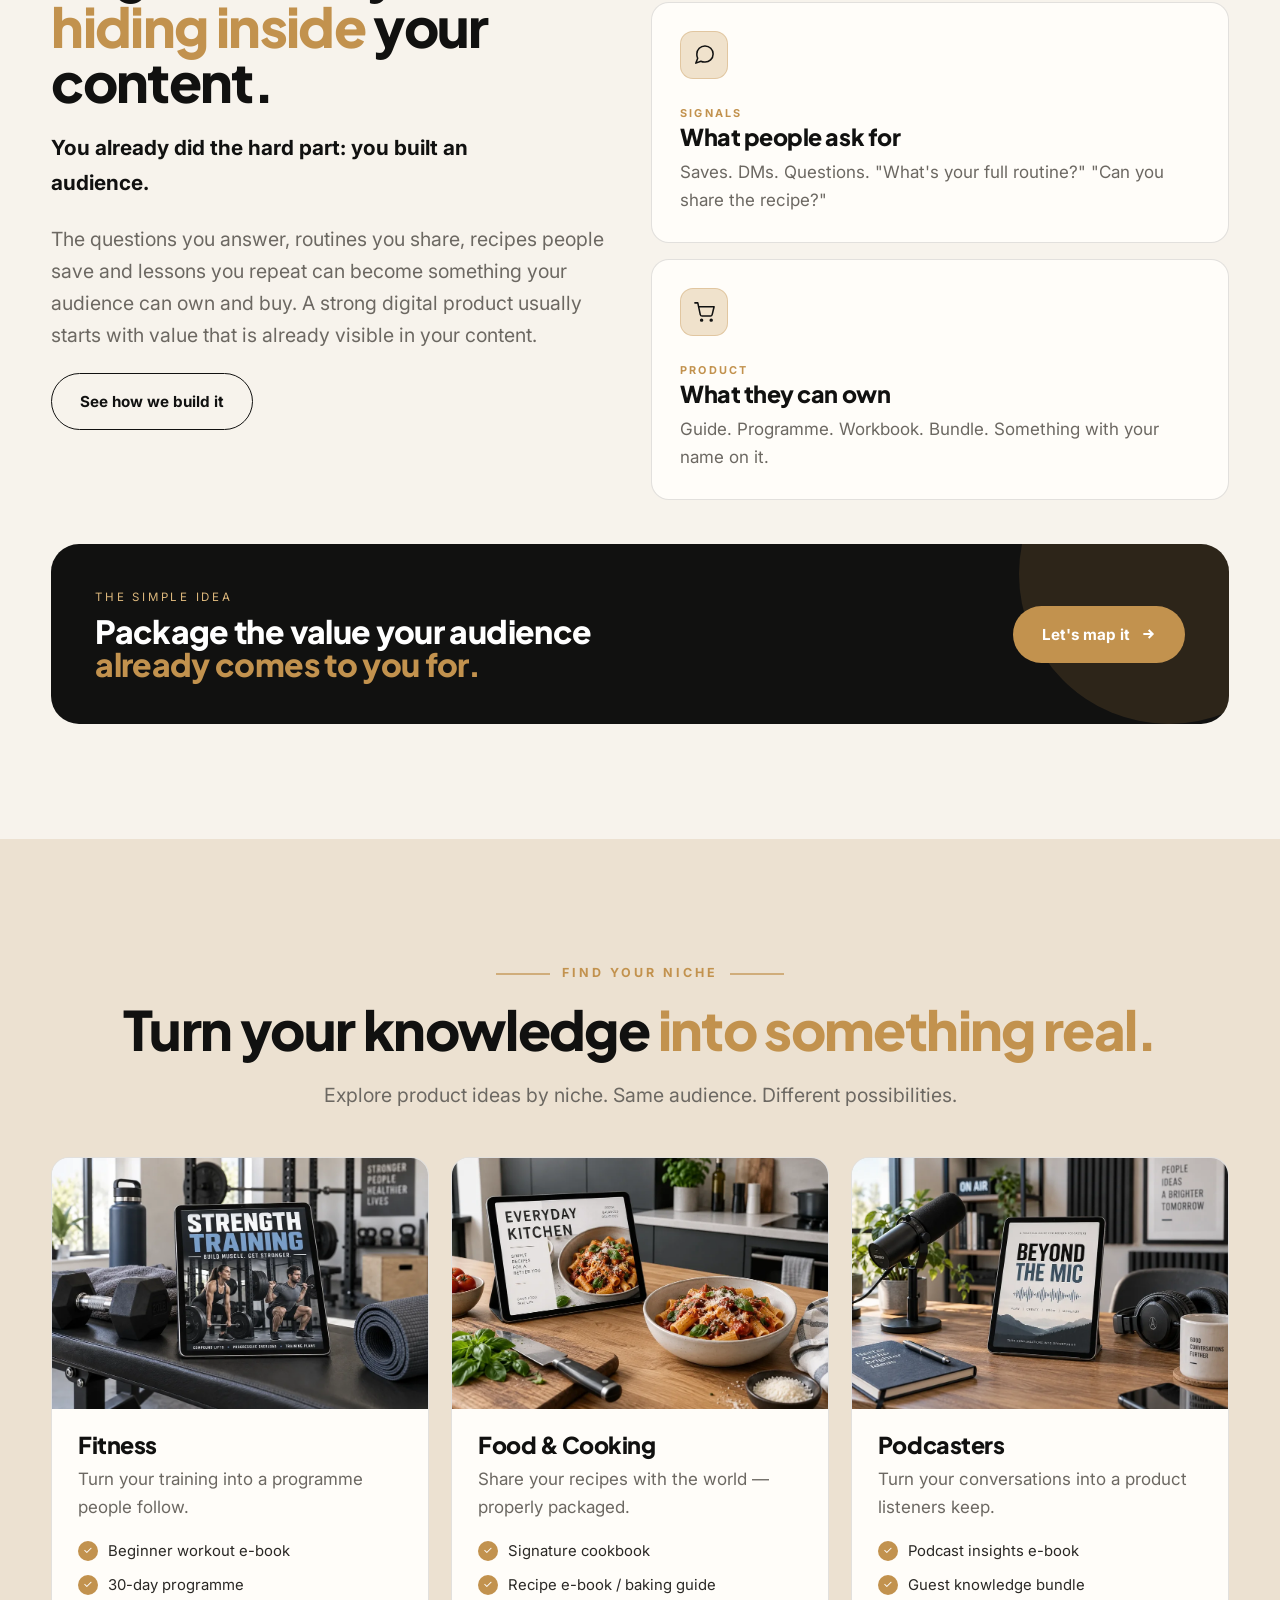
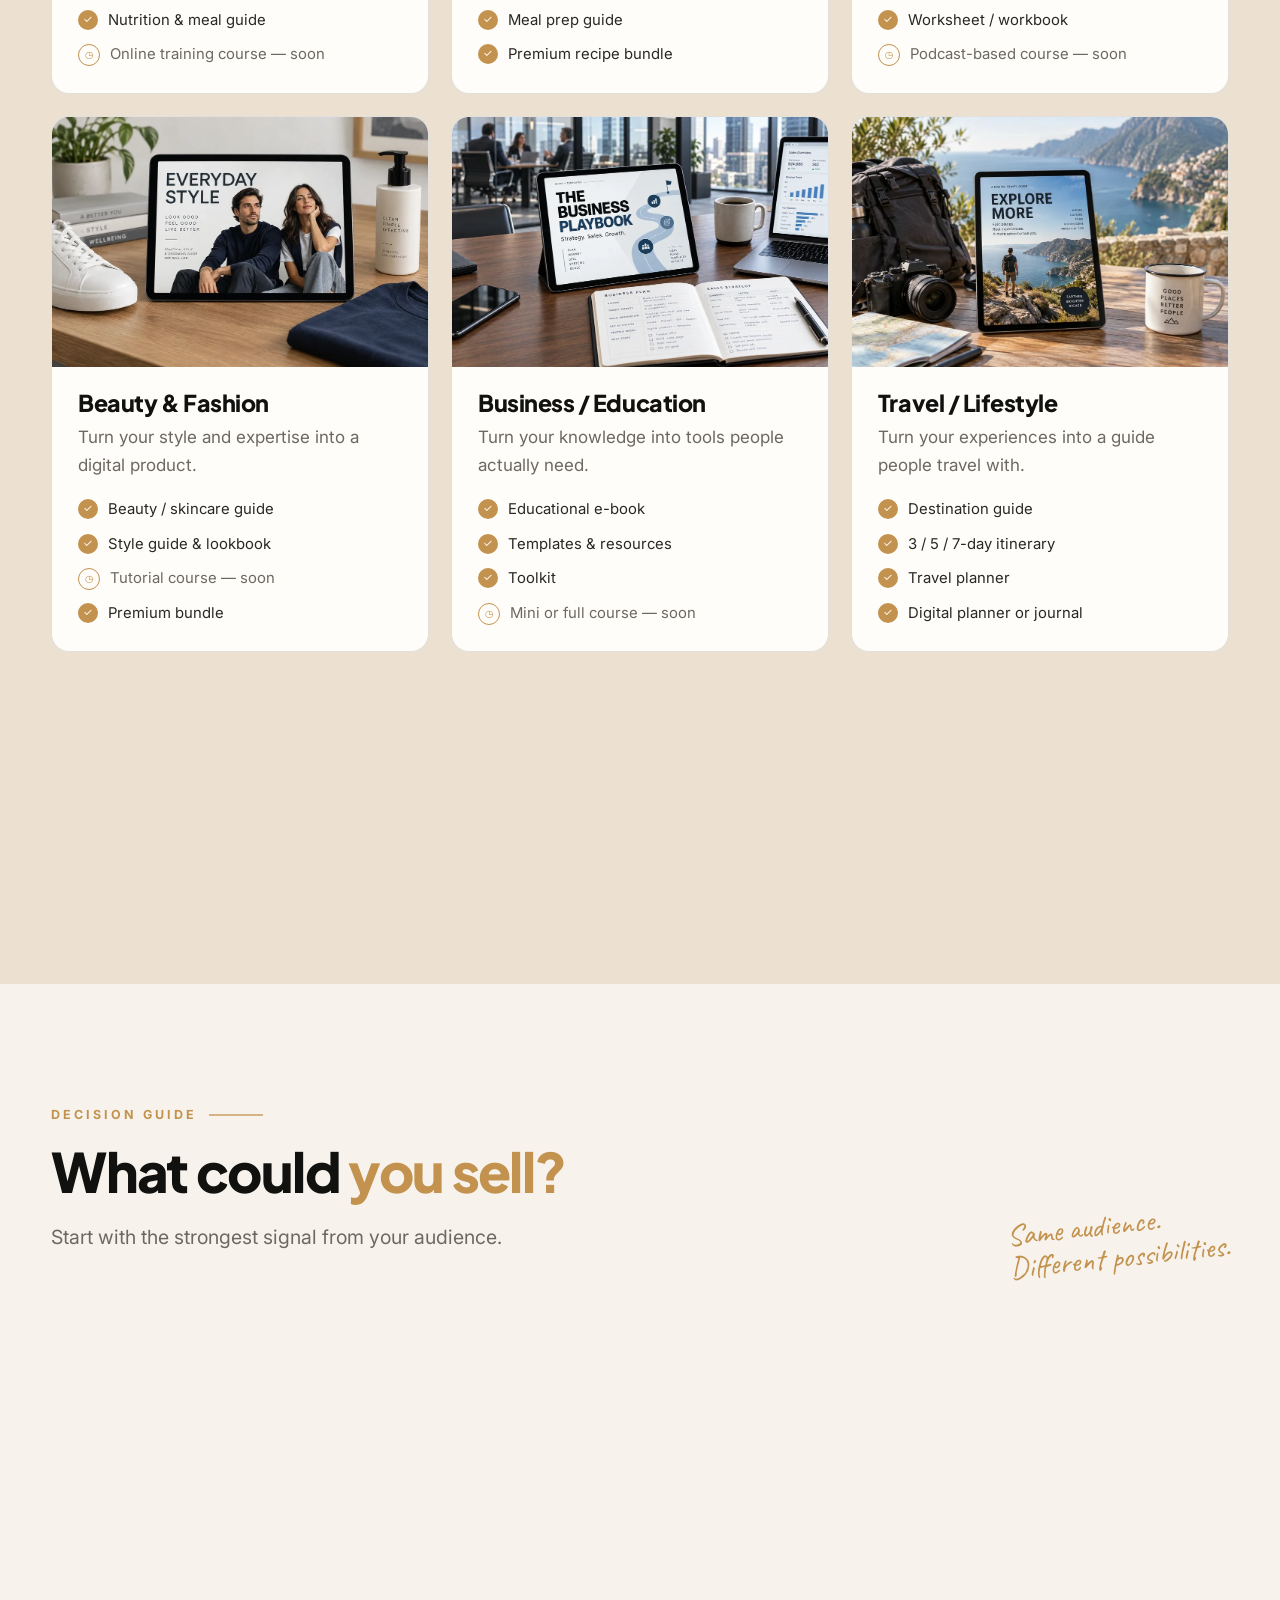
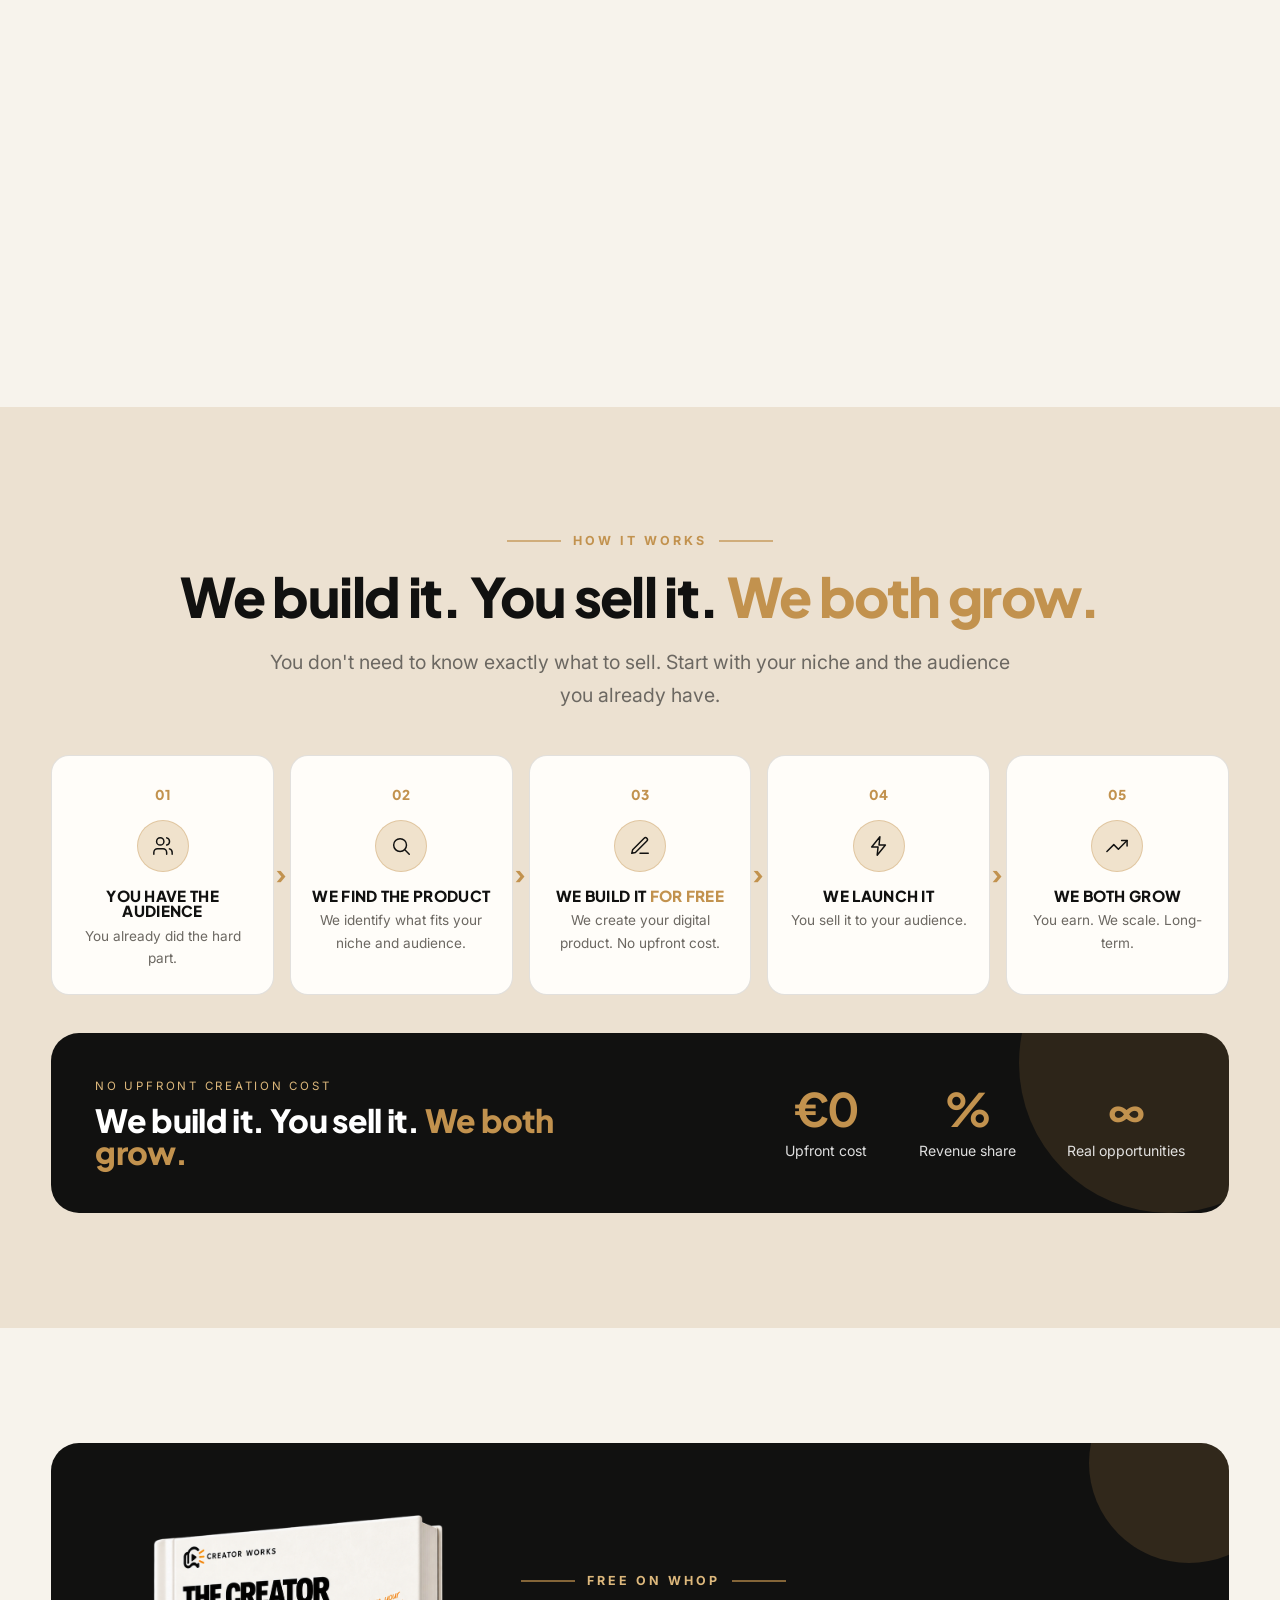
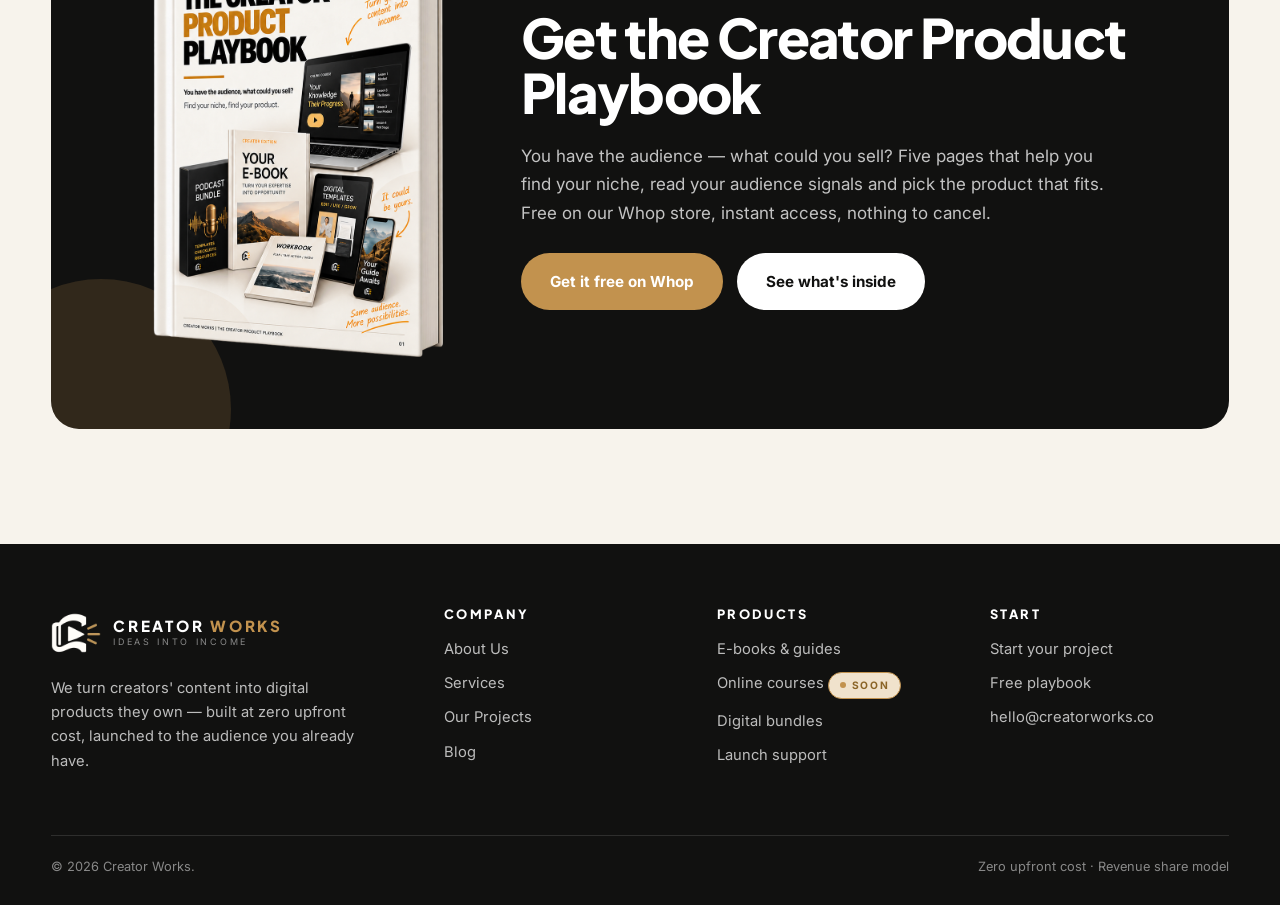
==== commit 2e2d1c75: "Set the desk photograph behind the home hero The home page opens on the supplied shot instead of the" ====
--- a/index.html
+++ b/index.html
@@ -40,9 +40,7 @@
 <main>
 
   <!-- HERO -->
-  <section class="hero">
-    <span class="hero__blob hero__blob--a"></span>
-    <span class="hero__blob hero__blob--b"></span>
+  <section class="hero hero--home">
     <div class="shell">
       <div class="hero__grid">
         <div>
@@ -62,8 +60,8 @@
           <p class="hero__sub">You already did the hard part. Now let's package the value your audience already comes to you for.</p>
           <p class="lead">We design, build and launch your digital product at zero upfront cost — then we grow on the same revenue you do.</p>
           <div class="hero__actions">
-            <a class="btn" href="start.html">Start Your Project <svg width="16" height="16" viewBox="0 0 24 24" fill="none" stroke="currentColor" stroke-width="3"><path d="M5 12h14M13 6l6 6-6 6"/></svg></a>
-            <a class="btn btn--ghost" href="playbook.html">Get the free Playbook</a>
+            <a class="btn btn--gold" href="start.html">Start Your Project <svg width="16" height="16" viewBox="0 0 24 24" fill="none" stroke="currentColor" stroke-width="3"><path d="M5 12h14M13 6l6 6-6 6"/></svg></a>
+            <a class="btn btn--outline-light" href="playbook.html">Get the free Playbook</a>
           </div>
           <p class="hero__note">
             <svg width="18" height="18" viewBox="0 0 24 24" fill="none" stroke="#c2924e" stroke-width="2.5"><path d="M20 6L9 17l-5-5"/></svg>
@@ -71,36 +69,6 @@
           </p>
         </div>
 
-        <div class="stage">
-          <span class="hero__hand hero__hand--top"><span class="hand">Turn your content<br />into income.</span></span>
-          <div class="stage__laptop">
-            <div class="stage__screen">
-              <span class="stage__label">30-Day Programme</span>
-              <div class="stage__title">Your Knowledge<em>Their Progress</em></div>
-              <div class="stage__play" aria-hidden="true">
-                <svg width="16" height="16" viewBox="0 0 24 24" fill="#111110"><path d="M8 5v14l11-7z"/></svg>
-              </div>
-              <div class="stage__lessons">
-                <div class="stage__lesson"><span class="stage__dot">1</span> Week 1 · Mindset</div>
-                <div class="stage__lesson"><span class="stage__dot">2</span> Week 2 · The Basics</div>
-                <div class="stage__lesson"><span class="stage__dot">3</span> Week 3 · Your Routine</div>
-                <div class="stage__lesson"><span class="stage__dot">4</span> Week 4 · Next Steps</div>
-              </div>
-            </div>
-          </div>
-          <div class="stage__book" style="--rot:-6deg">
-            <small>Creator Edition</small>
-            <b>YOUR<br />E-BOOK</b>
-          </div>
-          <div class="stage__phone" style="--rot:4deg">
-            <div class="stage__phone-screen">
-              <span>Create</span>
-              <strong>Your Guide Awaits</strong>
-              <span>Monetise</span>
-            </div>
-          </div>
-          <span class="hero__hand hero__hand--bottom"><span class="hand">It could be yours.</span></span>
-        </div>
       </div>
     </div>
   </section>
--- a/assets/css/style.css
+++ b/assets/css/style.css
@@ -143,22 +143,44 @@
 .btn--sm { padding: 11px 20px; font-size: 0.85rem; }
 
 /* ---------- header ---------- */
+/* a pill that floats clear of the page and rides down it as you scroll */
 .site-header {
   position: sticky;
-  top: 0;
+  top: calc(14px + env(safe-area-inset-top, 0px));
   z-index: 60;
-  backdrop-filter: blur(14px);
-  background: rgba(247, 243, 236, 0.82);
-  border-bottom: 1px solid transparent;
-  transition: border-color 0.3s var(--ease), background 0.3s var(--ease);
-}
-.site-header.is-stuck { border-bottom-color: var(--line); background: rgba(247, 243, 236, 0.95); }
+  padding-block: 14px 0;
+  background: transparent;
+  /* translate3d keeps the pill (and its blur) on its own layer while it moves */
+  transform: translate3d(0, 0, 0);
+  transition: transform 0.5s cubic-bezier(0.22, 0.61, 0.36, 1);
+  will-change: transform;
+  backface-visibility: hidden;
+}
+/* out of the way on the way down, back on the way up */
+.site-header.is-tucked { transform: translate3d(0, calc(-100% - 26px), 0); }
+.site-header .shell {
+  /* a lighter tint than the cream page, held at low opacity so the page reads through it */
+  background: rgba(255, 253, 249, 0.55);
+  backdrop-filter: blur(14px) saturate(140%);
+  -webkit-backdrop-filter: blur(14px) saturate(140%);
+  border: 1px solid rgba(255, 255, 255, 0.55);
+  border-radius: 999px;
+  padding-inline: clamp(16px, 2vw, 30px);
+  box-shadow: 0 10px 30px -22px rgba(17, 17, 16, 0.55);
+  transition: background 0.3s var(--ease), box-shadow 0.3s var(--ease), border-color 0.3s var(--ease);
+}
+.site-header.is-stuck .shell {
+  background: rgba(255, 253, 249, 0.72);
+  border-color: rgba(255, 255, 255, 0.7);
+  box-shadow: 0 18px 44px -26px rgba(17, 17, 16, 0.55);
+}
 .nav {
+  position: relative;
   display: flex;
   align-items: center;
   justify-content: space-between;
   gap: 24px;
-  padding: 14px 0;
+  padding: 10px 0;
 }
 .brand { display: flex; align-items: center; gap: 12px; text-decoration: none; }
 .brand__mark { width: 50px; height: 50px; flex: none; }
@@ -823,17 +845,22 @@
   .nav__toggle { display: grid; }
   .nav__links {
     position: absolute;
-    top: 100%; left: 0; right: 0;
-    background: var(--paper);
-    border-bottom: 1px solid var(--line);
+    top: calc(100% + 14px); left: -10px; right: -10px;
+    background: rgba(255, 253, 249, 0.97);
+    backdrop-filter: blur(16px);
+    -webkit-backdrop-filter: blur(16px);
+    border: 1px solid var(--line);
+    border-radius: 22px;
+    box-shadow: 0 22px 50px -28px rgba(17, 17, 16, 0.6);
     flex-direction: column;
     align-items: stretch;
     gap: 0;
-    padding: 10px 6vw 22px;
+    padding: 8px 22px 14px;
     display: none;
   }
   .nav.is-open .nav__links { display: flex; }
-  .nav__links a { padding: 13px 0; border-bottom: 1px solid var(--line); }
+  .nav__links a { padding: 13px 2px; border-bottom: 1px solid var(--line); }
+  .nav__links a:last-child { border-bottom: 0; }
 
   /* logo left, call to action centred, menu right */
   .nav {
@@ -859,6 +886,7 @@
 }
 
 @media (prefers-reduced-motion: reduce) {
+  .site-header.is-tucked { transform: none; }
   *, *::before, *::after {
     animation-duration: 0.001ms !important;
     animation-iteration-count: 1 !important;
@@ -990,7 +1018,7 @@
 }
 
 /* anchor targets clear the sticky header */
-[id] { scroll-margin-top: 96px; }
+[id] { scroll-margin-top: 124px; }
 
 /* keep the three perks on one row on a phone */
 @media (max-width: 760px) {
@@ -1118,3 +1146,47 @@
   .card--shot > p { margin-inline: 22px; }
   .card--shot .ticks { margin-inline: 22px; }
 }
+
+/* ---------- home hero over the studio photograph ---------- */
+.hero--home {
+  position: relative;
+  isolation: isolate;
+  background: #0b0a09 url("../img/hero-bg.webp") right center / cover no-repeat;
+  padding-block: clamp(90px, 13vw, 170px) clamp(80px, 11vw, 140px);
+  color: #fff;
+}
+/* darkened from the left so the words hold, clear on the right so the desk shows */
+.hero--home::before {
+  content: "";
+  position: absolute;
+  inset: 0;
+  z-index: -1;
+  background: linear-gradient(90deg, rgba(11, 10, 9, 0.93) 0%, rgba(11, 10, 9, 0.82) 42%, rgba(11, 10, 9, 0.45) 66%, rgba(11, 10, 9, 0.12) 100%);
+}
+.hero--home .hero__grid { grid-template-columns: minmax(0, 1fr); }
+.hero--home h1 { max-width: 16ch; }
+.hero--home h1 { color: #fff; }
+.hero--home .hero__sub { color: #fff; max-width: 34ch; }
+.hero--home .lead { color: rgba(255, 255, 255, 0.76); max-width: 52ch; }
+.hero--home .eyebrow { color: var(--gold-light); }
+.hero--home .eyebrow::after { background: var(--gold-light); }
+.hero--home .hero__note { color: rgba(255, 255, 255, 0.72); }
+.hero--home .hero__note strong { color: #fff; }
+.hero--home .hero__rule { background: var(--gold); }
+
+/* outline button for dark grounds */
+.btn--outline-light {
+  --btn-bg: transparent;
+  --btn-fg: #fff;
+  border-color: rgba(255, 255, 255, 0.55);
+}
+
+@media (max-width: 900px) {
+  .hero--home {
+    background-image: url("../img/hero-bg-sm.webp");
+    background-position: center bottom;
+  }
+  .hero--home::before {
+    background: linear-gradient(180deg, rgba(11, 10, 9, 0.88) 0%, rgba(11, 10, 9, 0.74) 55%, rgba(11, 10, 9, 0.6) 100%);
+  }
+}
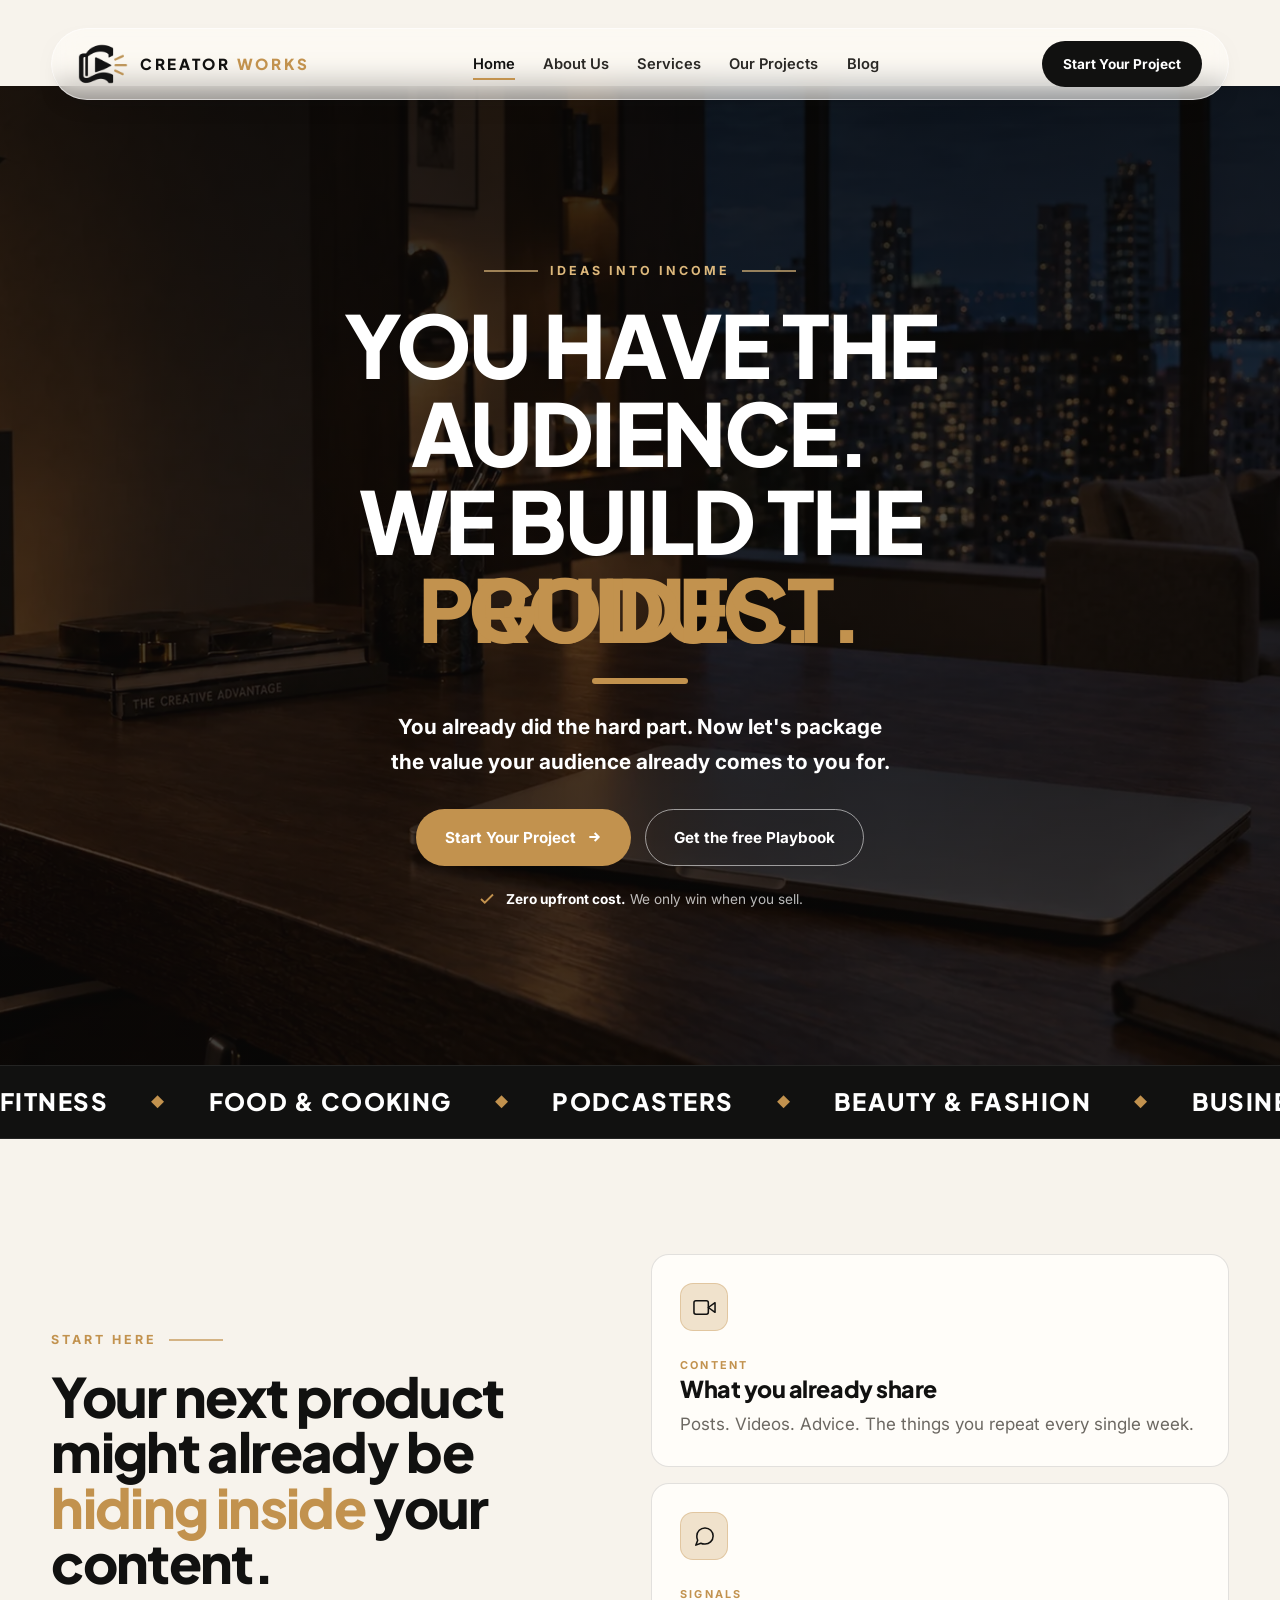
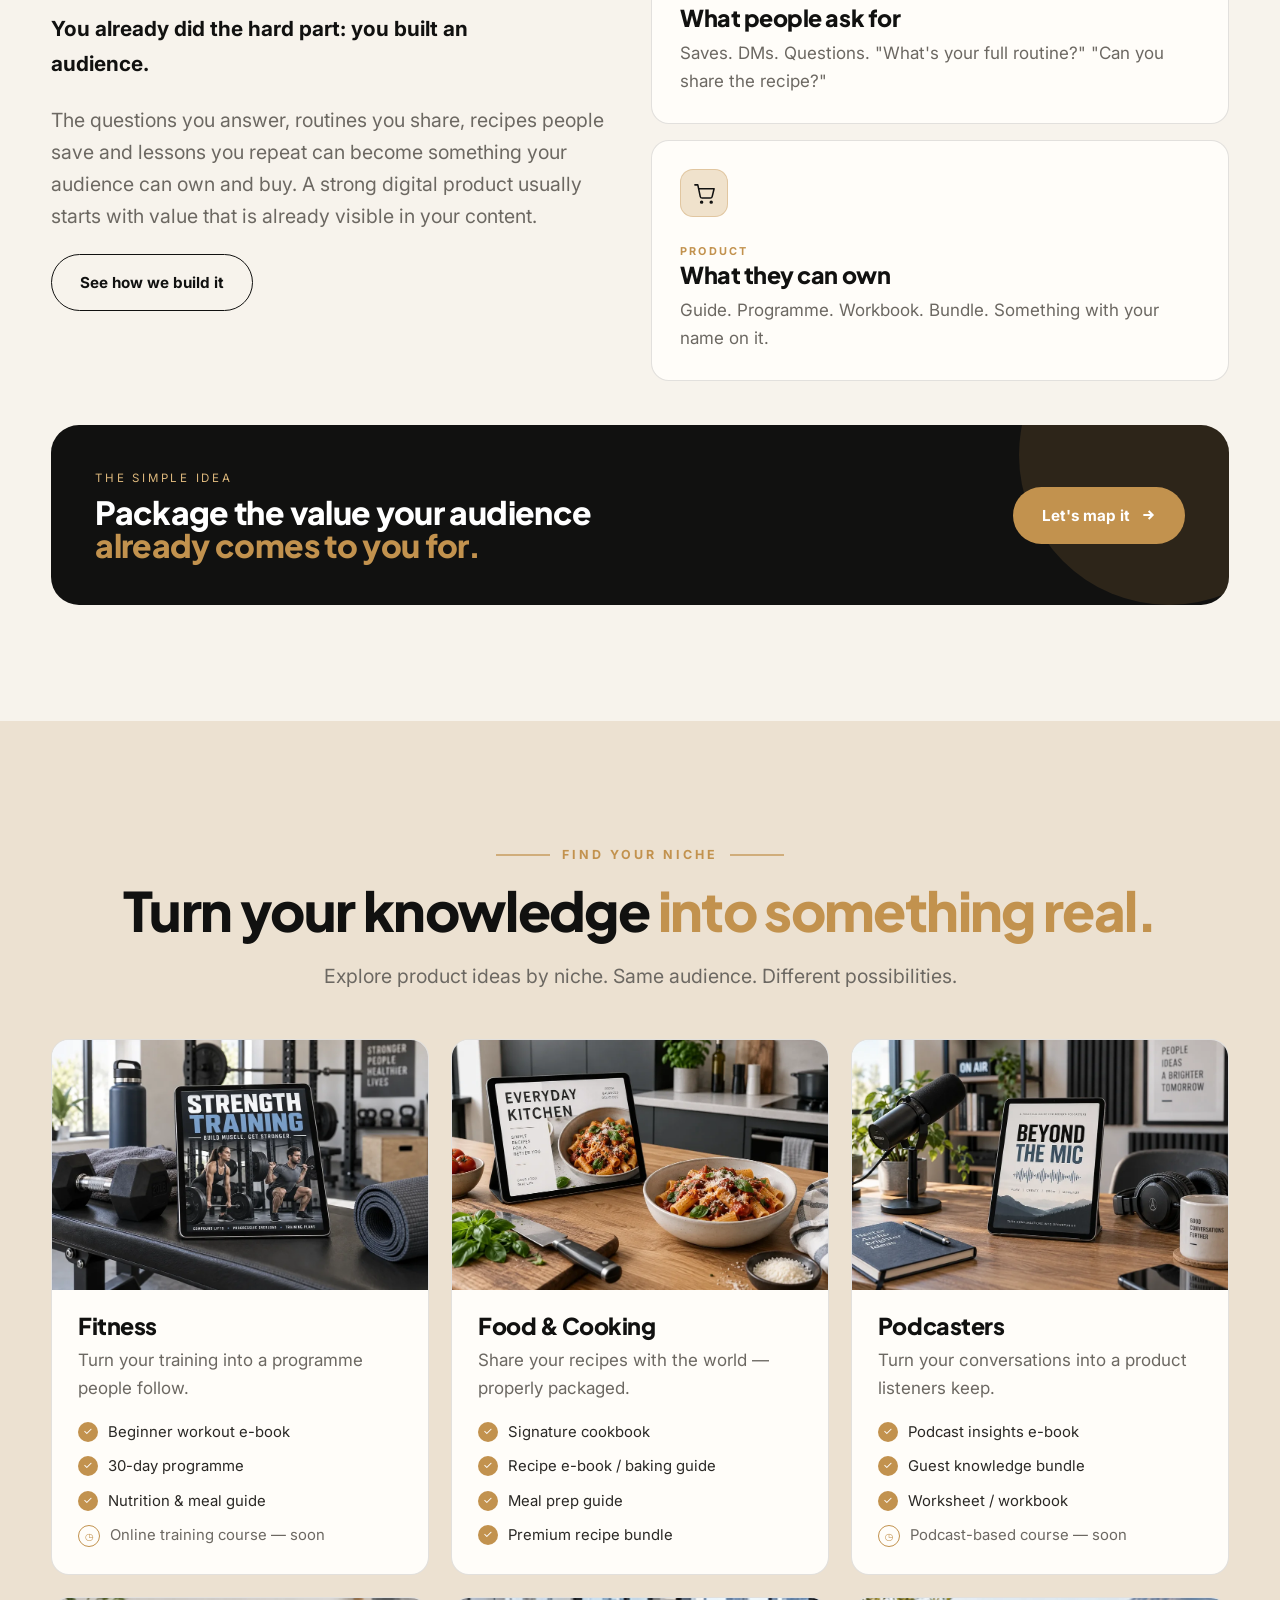
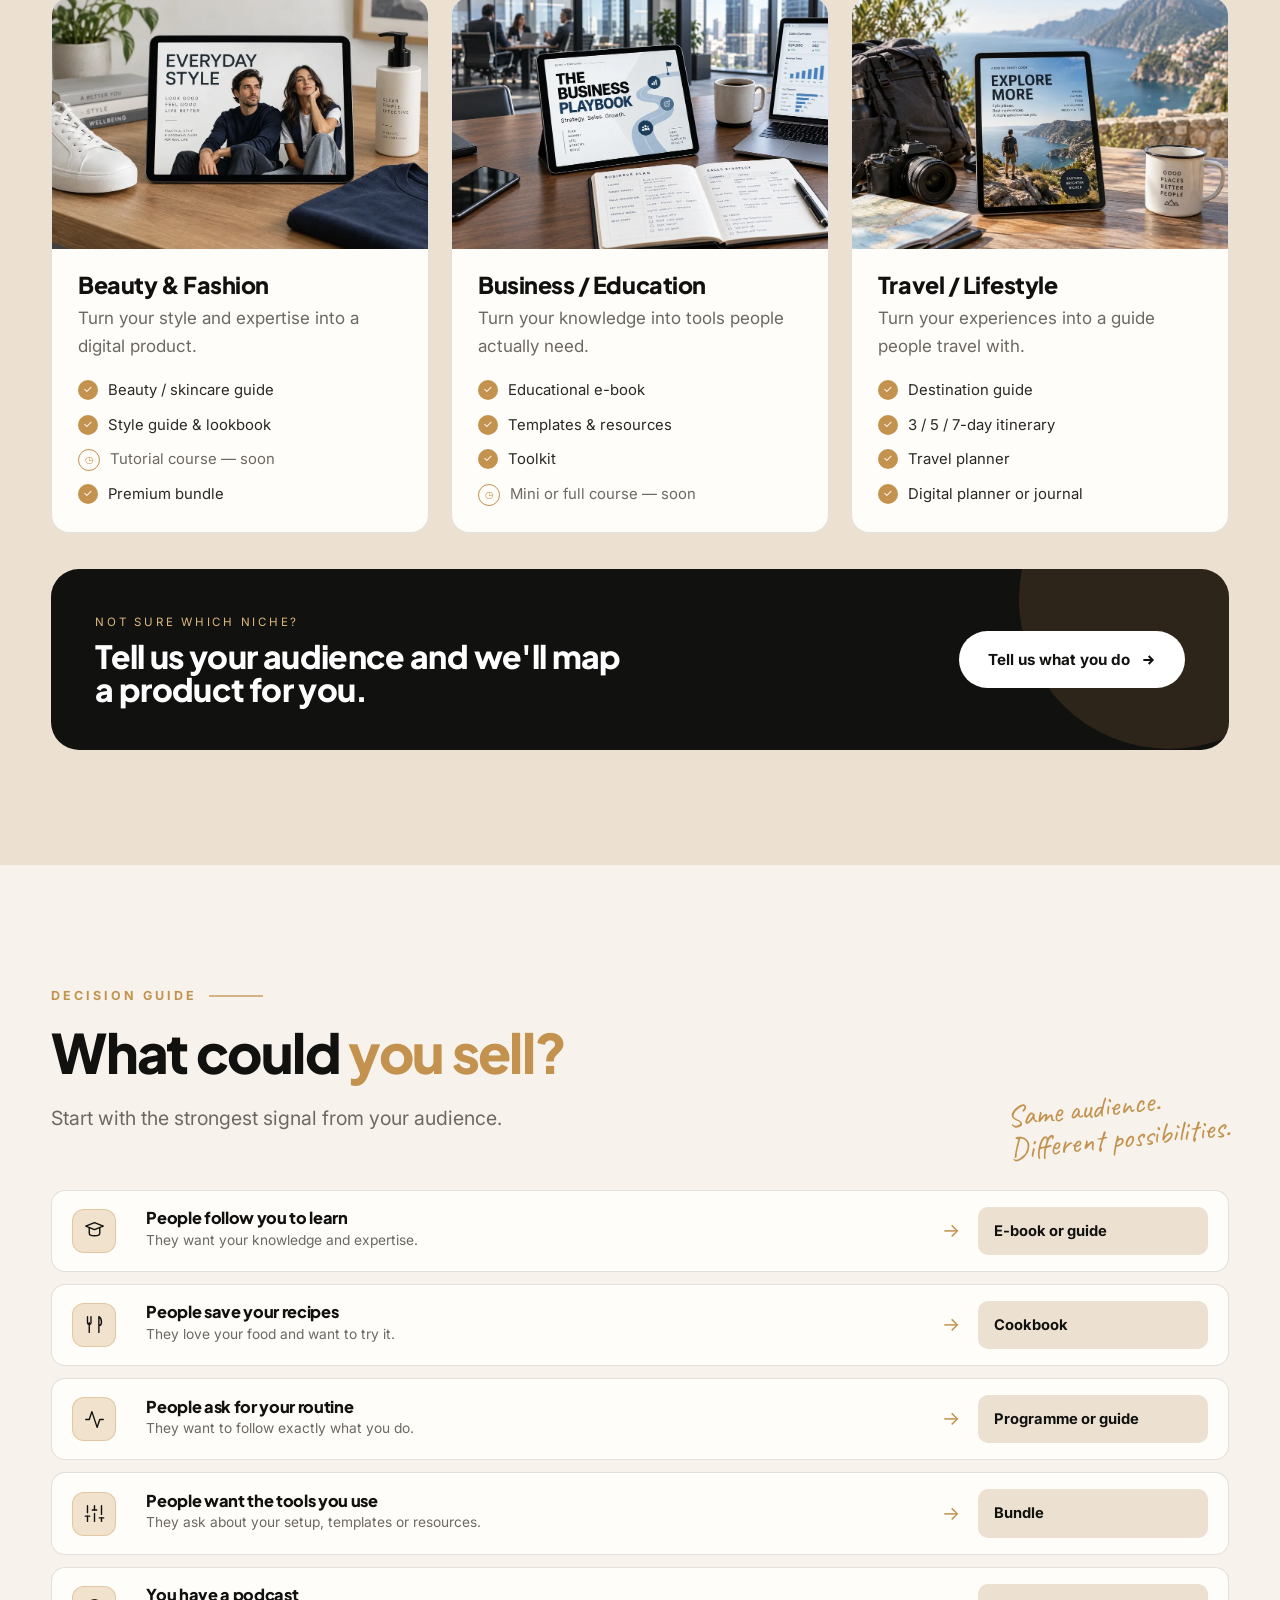
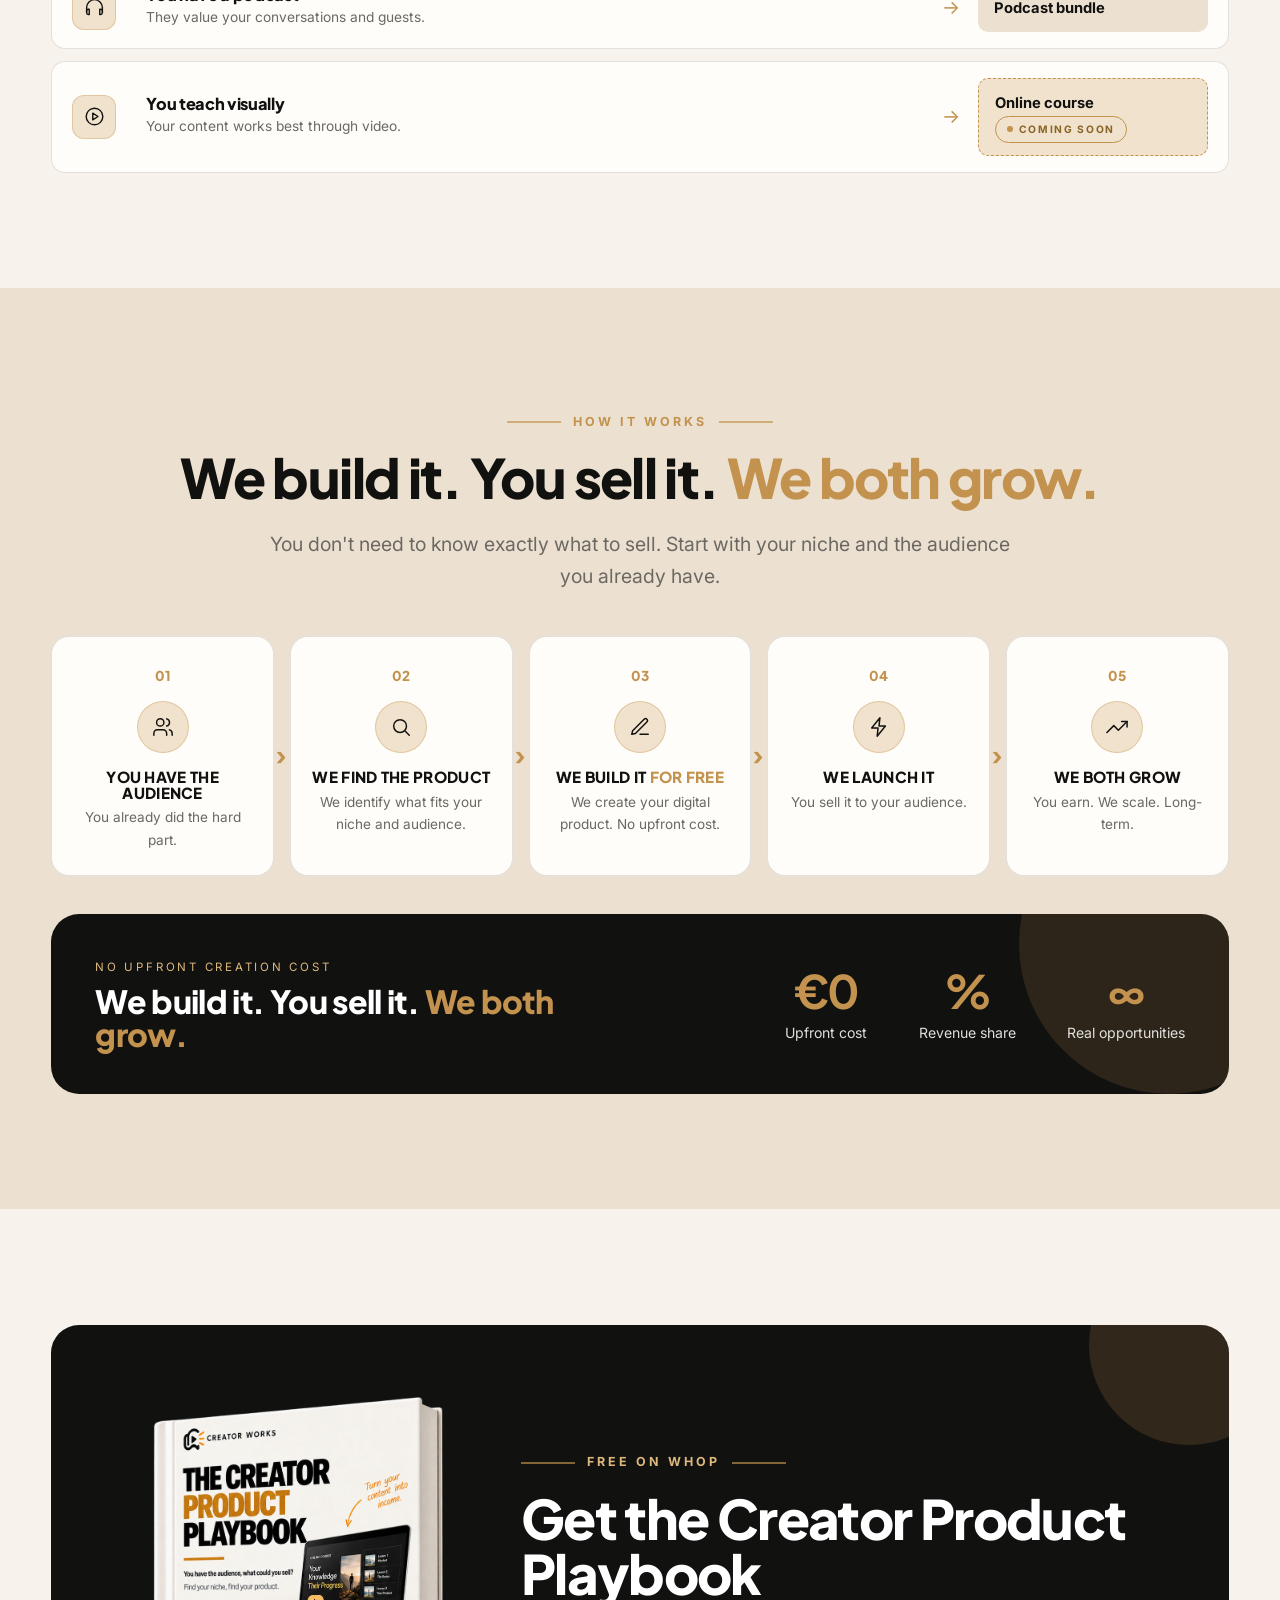
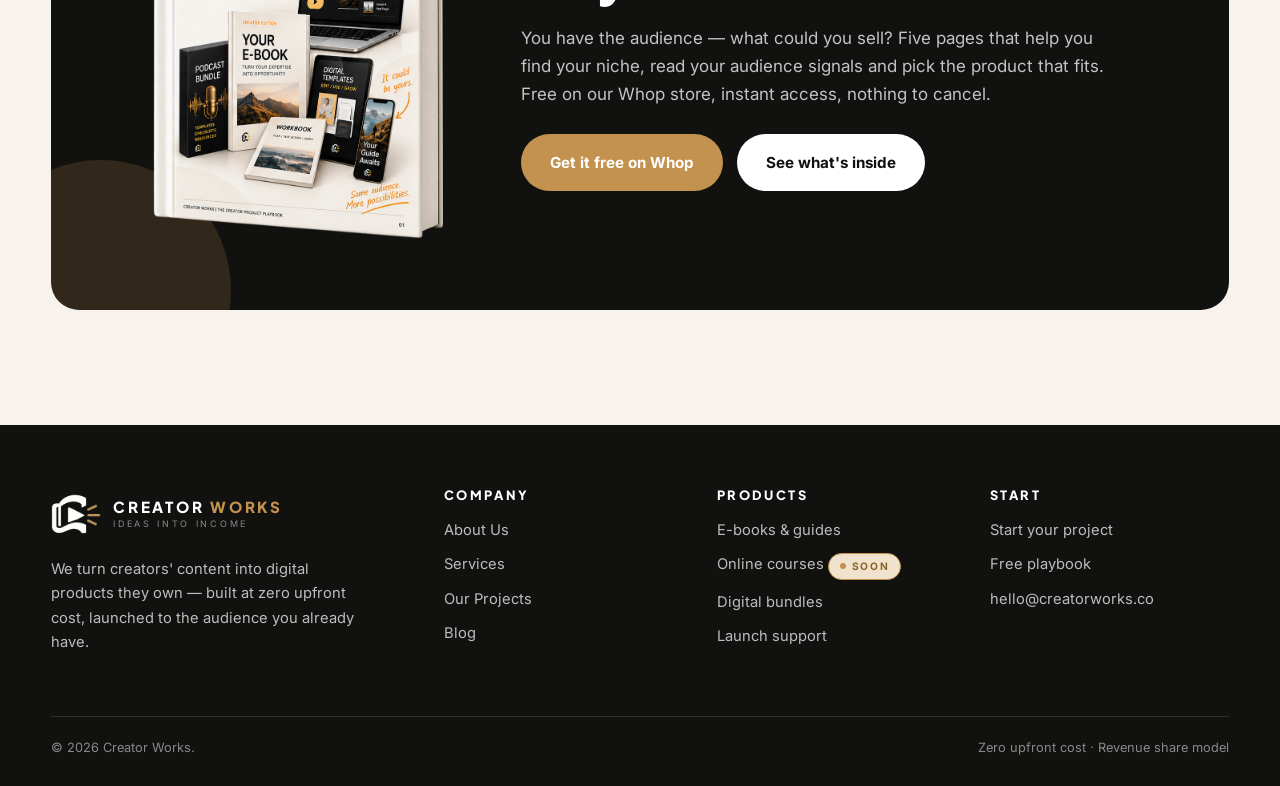
==== commit 0a7a3ee7: "Drop the second hero paragraph The hero runs headline, the one line about packaging what the audienc" ====
--- a/index.html
+++ b/index.html
@@ -58,7 +58,6 @@
           </h1>
           <div class="hero__rule"></div>
           <p class="hero__sub">You already did the hard part. Now let's package the value your audience already comes to you for.</p>
-          <p class="lead">We design, build and launch your digital product at zero upfront cost — then we grow on the same revenue you do.</p>
           <div class="hero__actions">
             <a class="btn btn--gold" href="start.html">Start Your Project <svg width="16" height="16" viewBox="0 0 24 24" fill="none" stroke="currentColor" stroke-width="3"><path d="M5 12h14M13 6l6 6-6 6"/></svg></a>
             <a class="btn btn--outline-light" href="playbook.html">Get the free Playbook</a>
--- a/assets/css/style.css
+++ b/assets/css/style.css
@@ -1151,7 +1151,7 @@
 .hero--home {
   position: relative;
   isolation: isolate;
-  background: #0b0a09 url("../img/hero-bg.webp") right center / cover no-repeat;
+  background: #0b0a09 url("../img/hero-bg.webp") center bottom / cover no-repeat;
   padding-block: clamp(90px, 13vw, 170px) clamp(80px, 11vw, 140px);
   color: #fff;
 }
@@ -1161,13 +1161,26 @@
   position: absolute;
   inset: 0;
   z-index: -1;
-  background: linear-gradient(90deg, rgba(11, 10, 9, 0.93) 0%, rgba(11, 10, 9, 0.82) 42%, rgba(11, 10, 9, 0.45) 66%, rgba(11, 10, 9, 0.12) 100%);
-}
-.hero--home .hero__grid { grid-template-columns: minmax(0, 1fr); }
-.hero--home h1 { max-width: 16ch; }
+  background: linear-gradient(180deg, rgba(9, 8, 7, 0.88) 0%, rgba(9, 8, 7, 0.72) 42%, rgba(9, 8, 7, 0.78) 100%);
+}
+.hero--home .hero__grid { grid-template-columns: minmax(0, 1fr); justify-items: center; text-align: center; }
+.hero--home h1 { max-width: 17ch; margin-inline: auto; }
+.hero--home .hero__rule { margin-inline: auto; }
+.hero--home .hero__sub,
+.hero--home .lead { margin-inline: auto; }
+.hero--home .hero__actions { justify-content: center; }
+.hero--home .hero__note { justify-content: center; text-align: left; }
+/* a rule either side of the eyebrow, since it now sits centred */
+.hero--home .eyebrow::before {
+  content: "";
+  width: 54px;
+  height: 2px;
+  background: var(--gold-light);
+  opacity: 0.65;
+}
 .hero--home h1 { color: #fff; }
-.hero--home .hero__sub { color: #fff; max-width: 34ch; }
-.hero--home .lead { color: rgba(255, 255, 255, 0.76); max-width: 52ch; }
+.hero--home .hero__sub { color: #fff; max-width: 36ch; }
+.hero--home .lead { color: rgba(255, 255, 255, 0.76); max-width: 54ch; }
 .hero--home .eyebrow { color: var(--gold-light); }
 .hero--home .eyebrow::after { background: var(--gold-light); }
 .hero--home .hero__note { color: rgba(255, 255, 255, 0.72); }
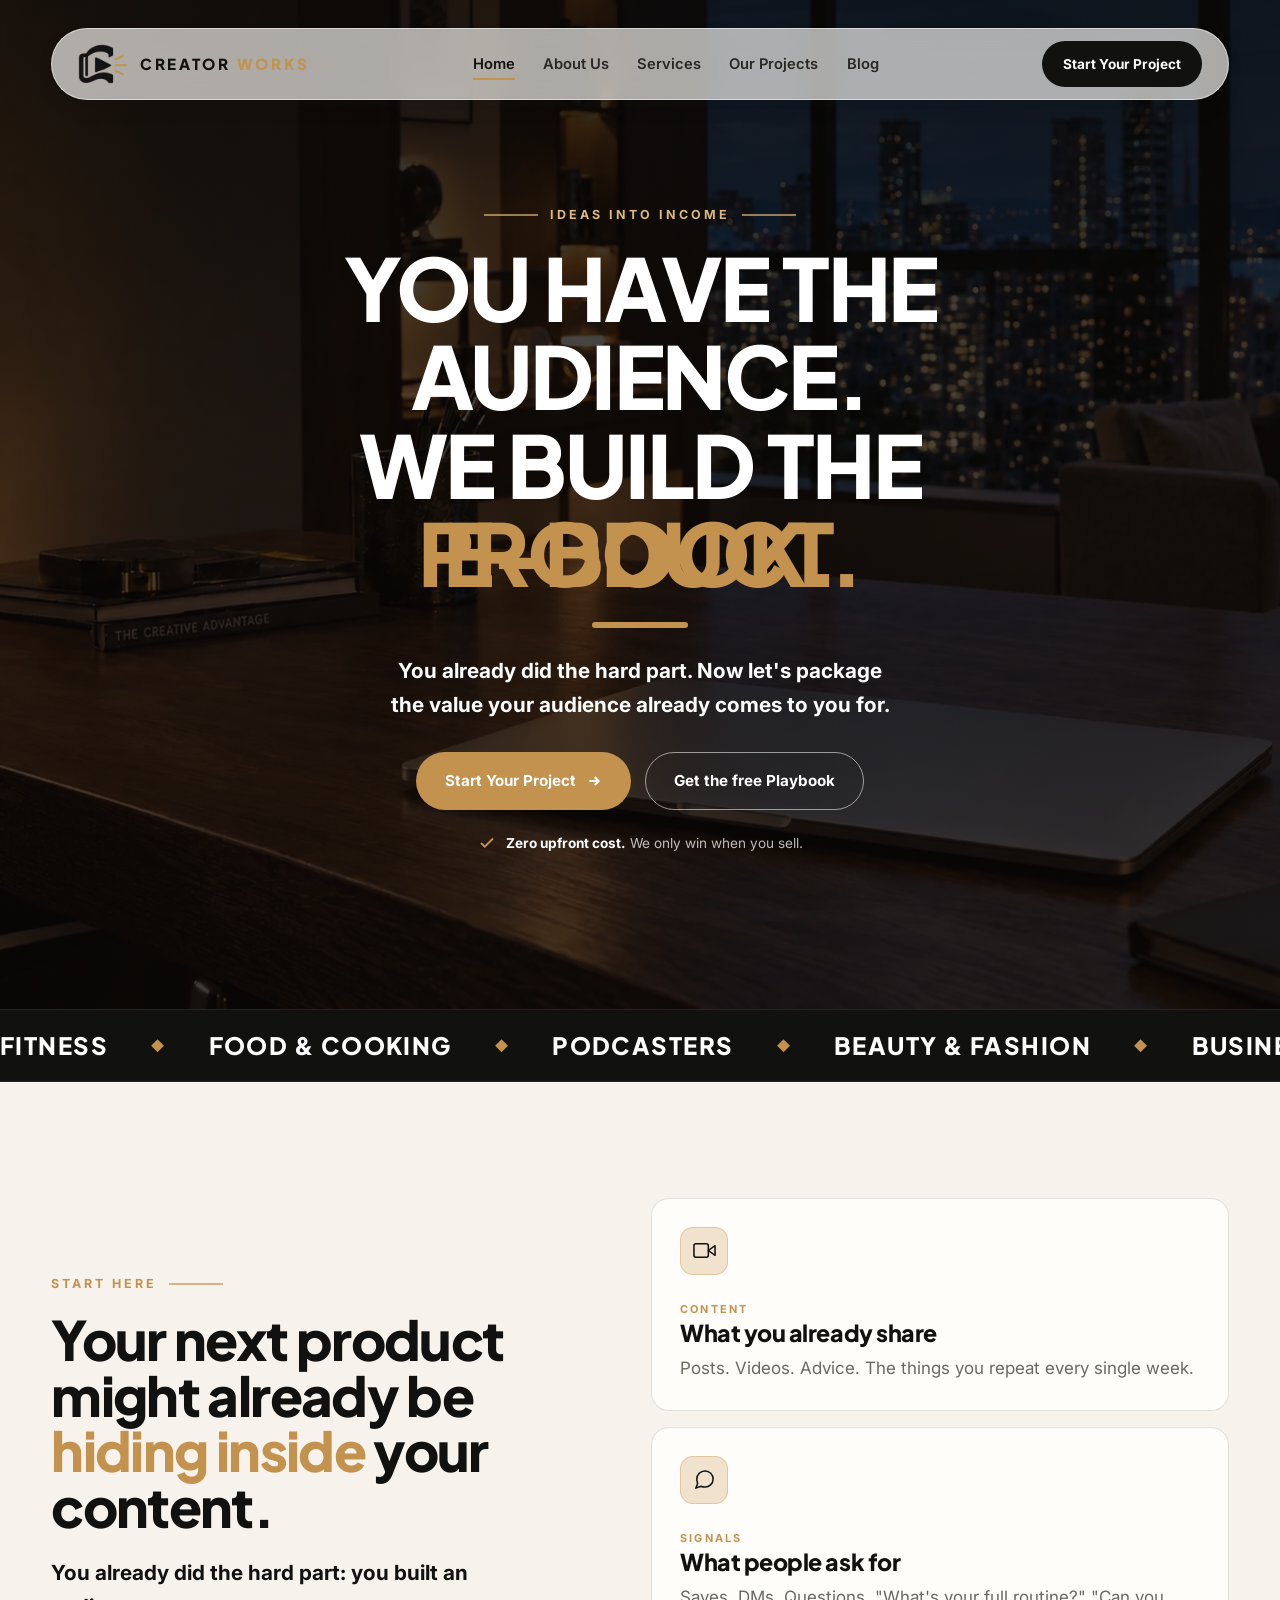
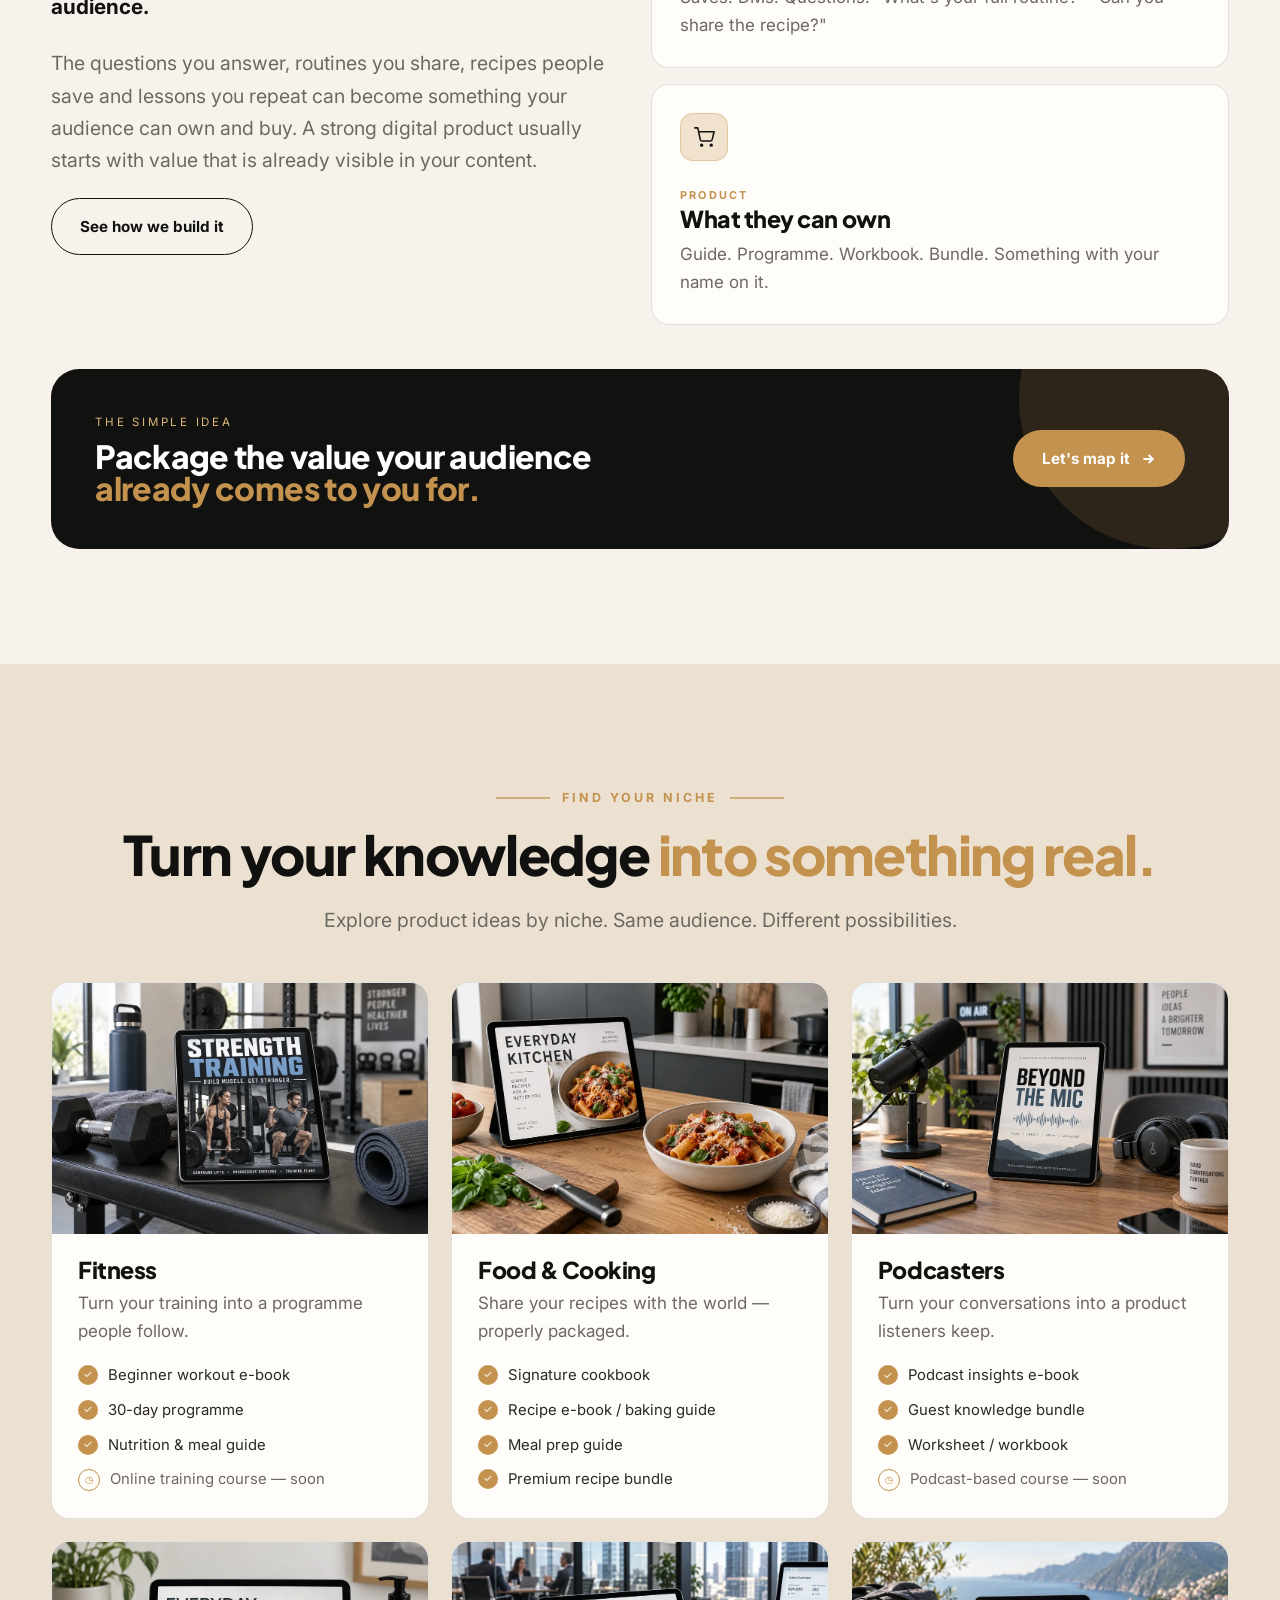
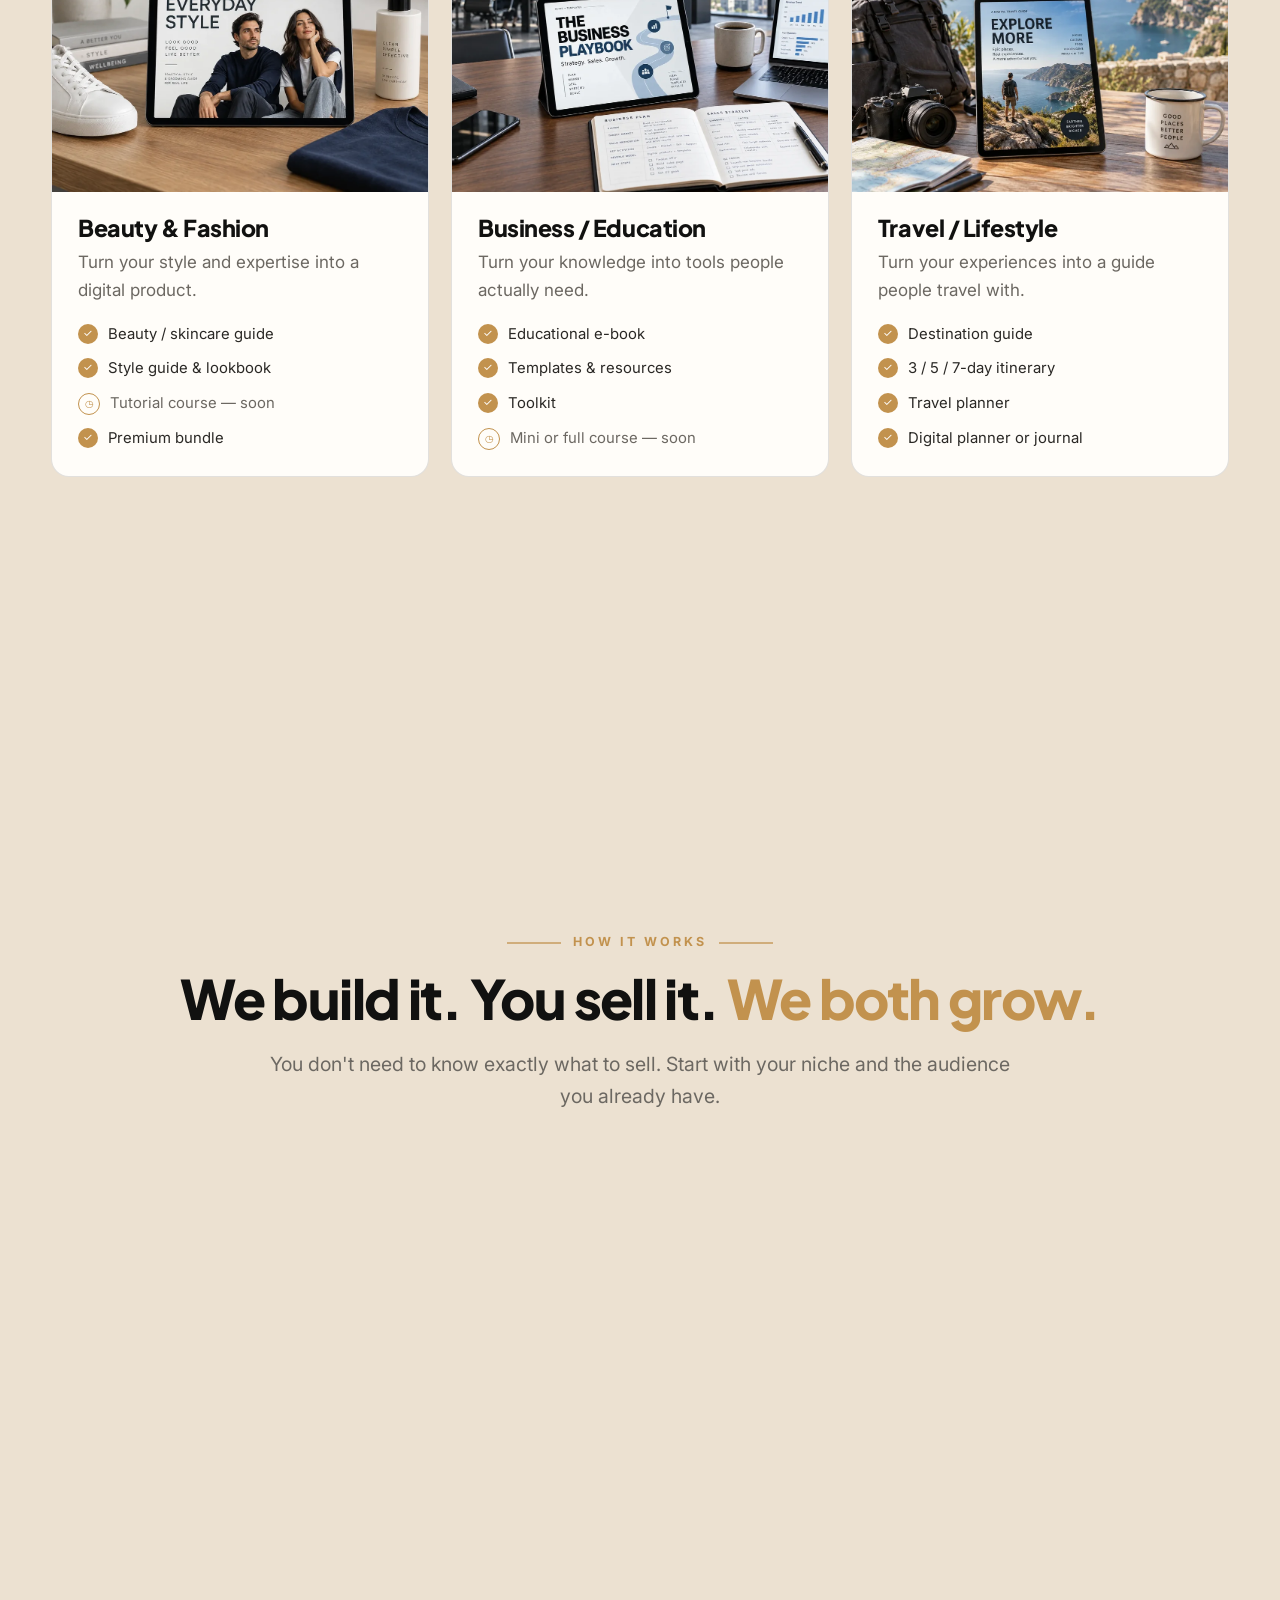
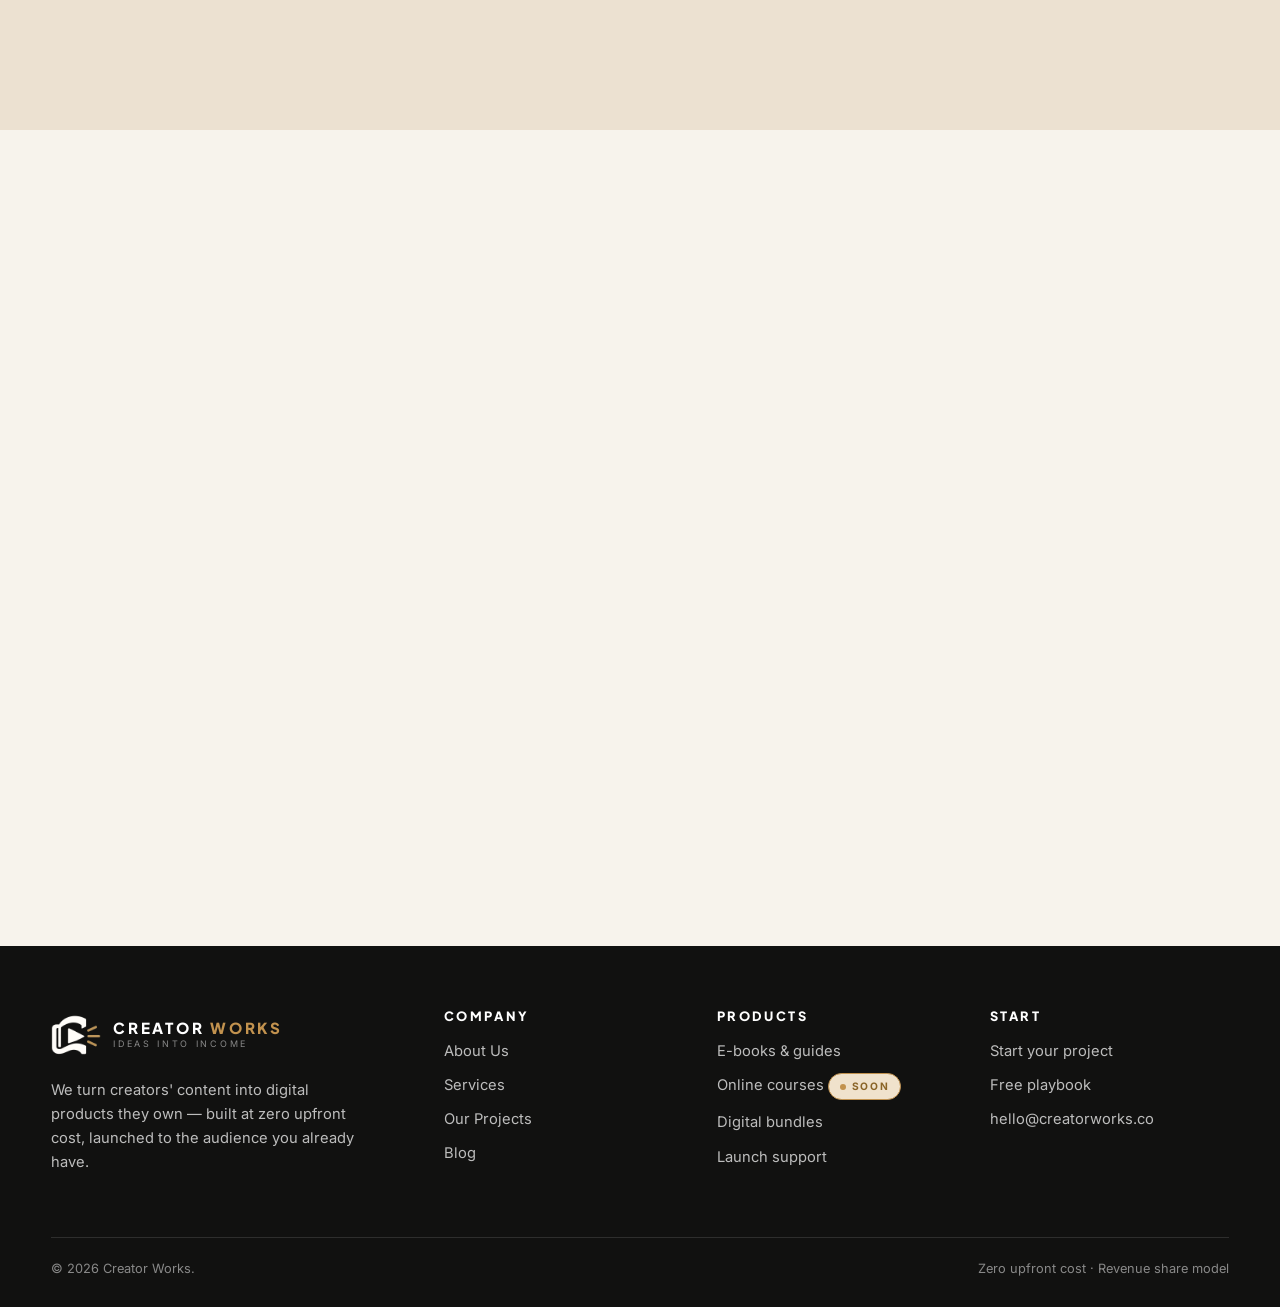
==== commit 4d78cc94: "Remove the What could you sell section The decision guide comes off the home page, along with the ro" ====
--- a/index.html
+++ b/index.html
@@ -186,58 +186,6 @@
     </div>
   </section>
 
-  <!-- DECISION GUIDE -->
-  <section class="section">
-    <div class="shell">
-      <div style="display:flex;justify-content:space-between;align-items:flex-end;gap:20px;flex-wrap:wrap;margin-bottom:34px">
-        <div>
-          <span class="eyebrow">Decision Guide</span>
-          <h2>What could <span class="gold">you sell?</span></h2>
-          <p class="lead">Start with the strongest signal from your audience.</p>
-        </div>
-        <span class="hand">Same audience.<br />Different possibilities.</span>
-      </div>
-      <div class="rows">
-        <div class="row reveal">
-          <div class="row__icon"><svg viewBox="0 0 24 24" aria-hidden="true"><path d="M2 7l10-4 10 4-10 4L2 7z"/><path d="M6 9.5V15c0 1.7 2.7 3 6 3s6-1.3 6-3V9.5"/></svg></div>
-          <div><h3>People follow you to learn</h3><p>They want your knowledge and expertise.</p></div>
-          <div class="row__arrow">→</div>
-          <div class="row__out">E-book or guide</div>
-        </div>
-        <div class="row reveal">
-          <div class="row__icon"><svg viewBox="0 0 24 24" aria-hidden="true"><path d="M8 3v7a2 2 0 0 1-4 0V3M6 10v11M17 21V3c2 1.2 3 3.4 3 6.2s-1.1 4.1-3 4.3"/></svg></div>
-          <div><h3>People save your recipes</h3><p>They love your food and want to try it.</p></div>
-          <div class="row__arrow">→</div>
-          <div class="row__out">Cookbook</div>
-        </div>
-        <div class="row reveal">
-          <div class="row__icon"><svg viewBox="0 0 24 24" aria-hidden="true"><path d="M22 12h-4l-3 9L9 3l-3 9H2"/></svg></div>
-          <div><h3>People ask for your routine</h3><p>They want to follow exactly what you do.</p></div>
-          <div class="row__arrow">→</div>
-          <div class="row__out">Programme or guide</div>
-        </div>
-        <div class="row reveal">
-          <div class="row__icon"><svg viewBox="0 0 24 24" aria-hidden="true"><path d="M4 21v-6M4 11V3M12 21v-9M12 8V3M20 21v-4M20 13V3"/><path d="M1.5 15h5M9.5 8h5M17.5 17h5"/></svg></div>
-          <div><h3>People want the tools you use</h3><p>They ask about your setup, templates or resources.</p></div>
-          <div class="row__arrow">→</div>
-          <div class="row__out">Bundle</div>
-        </div>
-        <div class="row reveal">
-          <div class="row__icon"><svg viewBox="0 0 24 24" aria-hidden="true"><path d="M3 17v-5a9 9 0 0 1 18 0v5"/><path d="M21 18a2 2 0 0 1-2 2h-1v-6h1a2 2 0 0 1 2 2v2zM3 18a2 2 0 0 0 2 2h1v-6H5a2 2 0 0 0-2 2v2z"/></svg></div>
-          <div><h3>You have a podcast</h3><p>They value your conversations and guests.</p></div>
-          <div class="row__arrow">→</div>
-          <div class="row__out">Podcast bundle</div>
-        </div>
-        <div class="row reveal row--soon">
-          <div class="row__icon"><svg viewBox="0 0 24 24" aria-hidden="true"><circle cx="12" cy="12" r="9.5"/><path d="M10 8.2l6 3.8-6 3.8V8.2z"/></svg></div>
-          <div><h3>You teach visually</h3><p>Your content works best through video.</p></div>
-          <div class="row__arrow">→</div>
-          <div class="row__out">Online course <span class="soon">Coming soon</span></div>
-        </div>
-      </div>
-    </div>
-  </section>
-
   <!-- PROCESS -->
   <section class="section" style="background:var(--sand)">
     <div class="shell">
--- a/assets/css/style.css
+++ b/assets/css/style.css
@@ -19,6 +19,7 @@
   --font-body: "Inter", system-ui, -apple-system, sans-serif;
   --font-hand: "Caveat", cursive;
 
+  --header-h: 90px;
   --shell: min(1200px, 92vw);
   --radius: 18px;
   --radius-lg: 28px;
@@ -149,6 +150,7 @@
   top: calc(14px + env(safe-area-inset-top, 0px));
   z-index: 60;
   padding-block: 14px 0;
+  margin-bottom: calc(-1 * var(--header-h));   /* float over the page instead of sitting above it */
   background: transparent;
   /* translate3d keeps the pill (and its blur) on its own layer while it moves */
   transform: translate3d(0, 0, 0);
@@ -160,7 +162,7 @@
 .site-header.is-tucked { transform: translate3d(0, calc(-100% - 26px), 0); }
 .site-header .shell {
   /* a lighter tint than the cream page, held at low opacity so the page reads through it */
-  background: rgba(255, 253, 249, 0.55);
+  background: rgba(255, 253, 249, 0.66);
   backdrop-filter: blur(14px) saturate(140%);
   -webkit-backdrop-filter: blur(14px) saturate(140%);
   border: 1px solid rgba(255, 255, 255, 0.55);
@@ -170,7 +172,7 @@
   transition: background 0.3s var(--ease), box-shadow 0.3s var(--ease), border-color 0.3s var(--ease);
 }
 .site-header.is-stuck .shell {
-  background: rgba(255, 253, 249, 0.72);
+  background: rgba(255, 253, 249, 0.82);
   border-color: rgba(255, 255, 255, 0.7);
   box-shadow: 0 18px 44px -26px rgba(17, 17, 16, 0.55);
 }
@@ -254,7 +256,7 @@
 /* ---------- hero ---------- */
 .hero {
   position: relative;
-  padding: clamp(50px, 7vw, 90px) 0 clamp(60px, 7vw, 100px);
+  padding: calc(var(--header-h) + clamp(30px, 5vw, 60px)) 0 clamp(60px, 7vw, 100px);
   overflow: hidden;
 }
 .hero__blob {
@@ -537,32 +539,6 @@
 .stat:last-child { border-right: 0; }
 .stat b { display: block; font-family: var(--font-display); font-weight: 800; font-size: clamp(2rem, 4vw, 3rem); letter-spacing: -0.04em; }
 .stat span { font-size: 0.78rem; letter-spacing: 0.16em; text-transform: uppercase; color: var(--muted); }
-
-/* ---------- decision rows ---------- */
-.rows { display: grid; gap: 12px; }
-.row {
-  display: grid;
-  grid-template-columns: 56px 1fr auto 230px;
-  gap: 18px;
-  align-items: center;
-  background: var(--paper);
-  border: 1px solid var(--line);
-  border-radius: 14px;
-  padding: 16px 20px;
-  transition: transform 0.25s var(--ease), border-color 0.25s var(--ease);
-}
-.row:hover { transform: translateX(6px); border-color: var(--gold); }
-.row__icon { width: 46px; height: 46px; border-radius: 12px; background: var(--gold-wash); display: grid; place-items: center; font-size: 1.1rem; }
-.row h3 { margin: 0 0 2px; font-size: 1.02rem; }
-.row p { margin: 0; font-size: 0.86rem; color: var(--muted); }
-.row__arrow { color: var(--gold); font-size: 1.2rem; }
-.row__out {
-  background: var(--sand);
-  border-radius: 10px;
-  padding: 12px 16px;
-  font-weight: 700;
-  font-size: 0.92rem;
-}
 
 /* ---------- projects ---------- */
 .filters { display: flex; flex-wrap: wrap; gap: 10px; justify-content: center; margin-bottom: 36px; }
@@ -756,7 +732,7 @@
 
 /* ---------- page hero ---------- */
 .page-hero {
-  padding: clamp(50px, 7vw, 92px) 0 clamp(30px, 4vw, 54px);
+  padding: calc(var(--header-h) + clamp(28px, 4vw, 56px)) 0 clamp(30px, 4vw, 54px);
   position: relative;
   overflow: hidden;
 }
@@ -834,9 +810,6 @@
   .form-wrap { grid-template-columns: 1fr; }
   .post--feature { grid-template-columns: 1fr; }
   .footer__grid { grid-template-columns: 1fr 1fr; }
-  .row { grid-template-columns: 46px 1fr; }
-  .row__arrow { display: none; }
-  .row__out { grid-column: 1 / -1; text-align: center; }
   .stats { grid-template-columns: repeat(2, 1fr); }
   .stat:nth-child(2) { border-right: 0; }
 }
@@ -923,7 +896,6 @@
 .card__head h3 { margin: 0; }
 .ticks li.is-soon { color: var(--muted); }
 .ticks li.is-soon::before { background: transparent; border: 1.5px solid var(--gold); color: var(--gold); content: "◷"; font-size: 0.6rem; }
-.row--soon .row__out { background: var(--gold-wash); border: 1px dashed var(--gold); }
 
 /* ---------- product shot (supplied 3D render, transparent PNG) ---------- */
 .book-shot {
@@ -983,8 +955,7 @@
 
 /* ---------- line icons ---------- */
 .card__icon svg,
-.step__icon svg,
-.row__icon svg {
+.step__icon svg {
   width: 23px;
   height: 23px;
   fill: none;
@@ -994,8 +965,7 @@
   stroke-linejoin: round;
 }
 .card__icon,
-.step__icon,
-.row__icon {
+.step__icon {
   background: var(--gold-wash);
   border: 1px solid rgba(194, 146, 78, 0.35);
   display: grid;
@@ -1004,8 +974,6 @@
 .card__icon { width: 48px; height: 48px; border-radius: 13px; }
 .step__icon { width: 52px; height: 52px; }
 .step__icon svg { width: 22px; height: 22px; }
-.row__icon { width: 44px; height: 44px; border-radius: 12px; }
-.row__icon svg { width: 21px; height: 21px; }
 .card--dark .card__icon { background: rgba(194, 146, 78, 0.16); border-color: rgba(194, 146, 78, 0.4); }
 .card--dark .card__icon svg { stroke: var(--gold-light); }
 
@@ -1018,7 +986,7 @@
 }
 
 /* anchor targets clear the sticky header */
-[id] { scroll-margin-top: 124px; }
+[id] { scroll-margin-top: calc(var(--header-h) + 30px); }
 
 /* keep the three perks on one row on a phone */
 @media (max-width: 760px) {
@@ -1152,7 +1120,7 @@
   position: relative;
   isolation: isolate;
   background: #0b0a09 url("../img/hero-bg.webp") center bottom / cover no-repeat;
-  padding-block: clamp(90px, 13vw, 170px) clamp(80px, 11vw, 140px);
+  padding-block: calc(var(--header-h) + clamp(60px, 9vw, 110px)) clamp(80px, 11vw, 140px);
   color: #fff;
 }
 /* darkened from the left so the words hold, clear on the right so the desk shows */
@@ -1203,3 +1171,5 @@
     background: linear-gradient(180deg, rgba(11, 10, 9, 0.88) 0%, rgba(11, 10, 9, 0.74) 55%, rgba(11, 10, 9, 0.6) 100%);
   }
 }
+
+@media (max-width: 620px) { :root { --header-h: 82px; } }
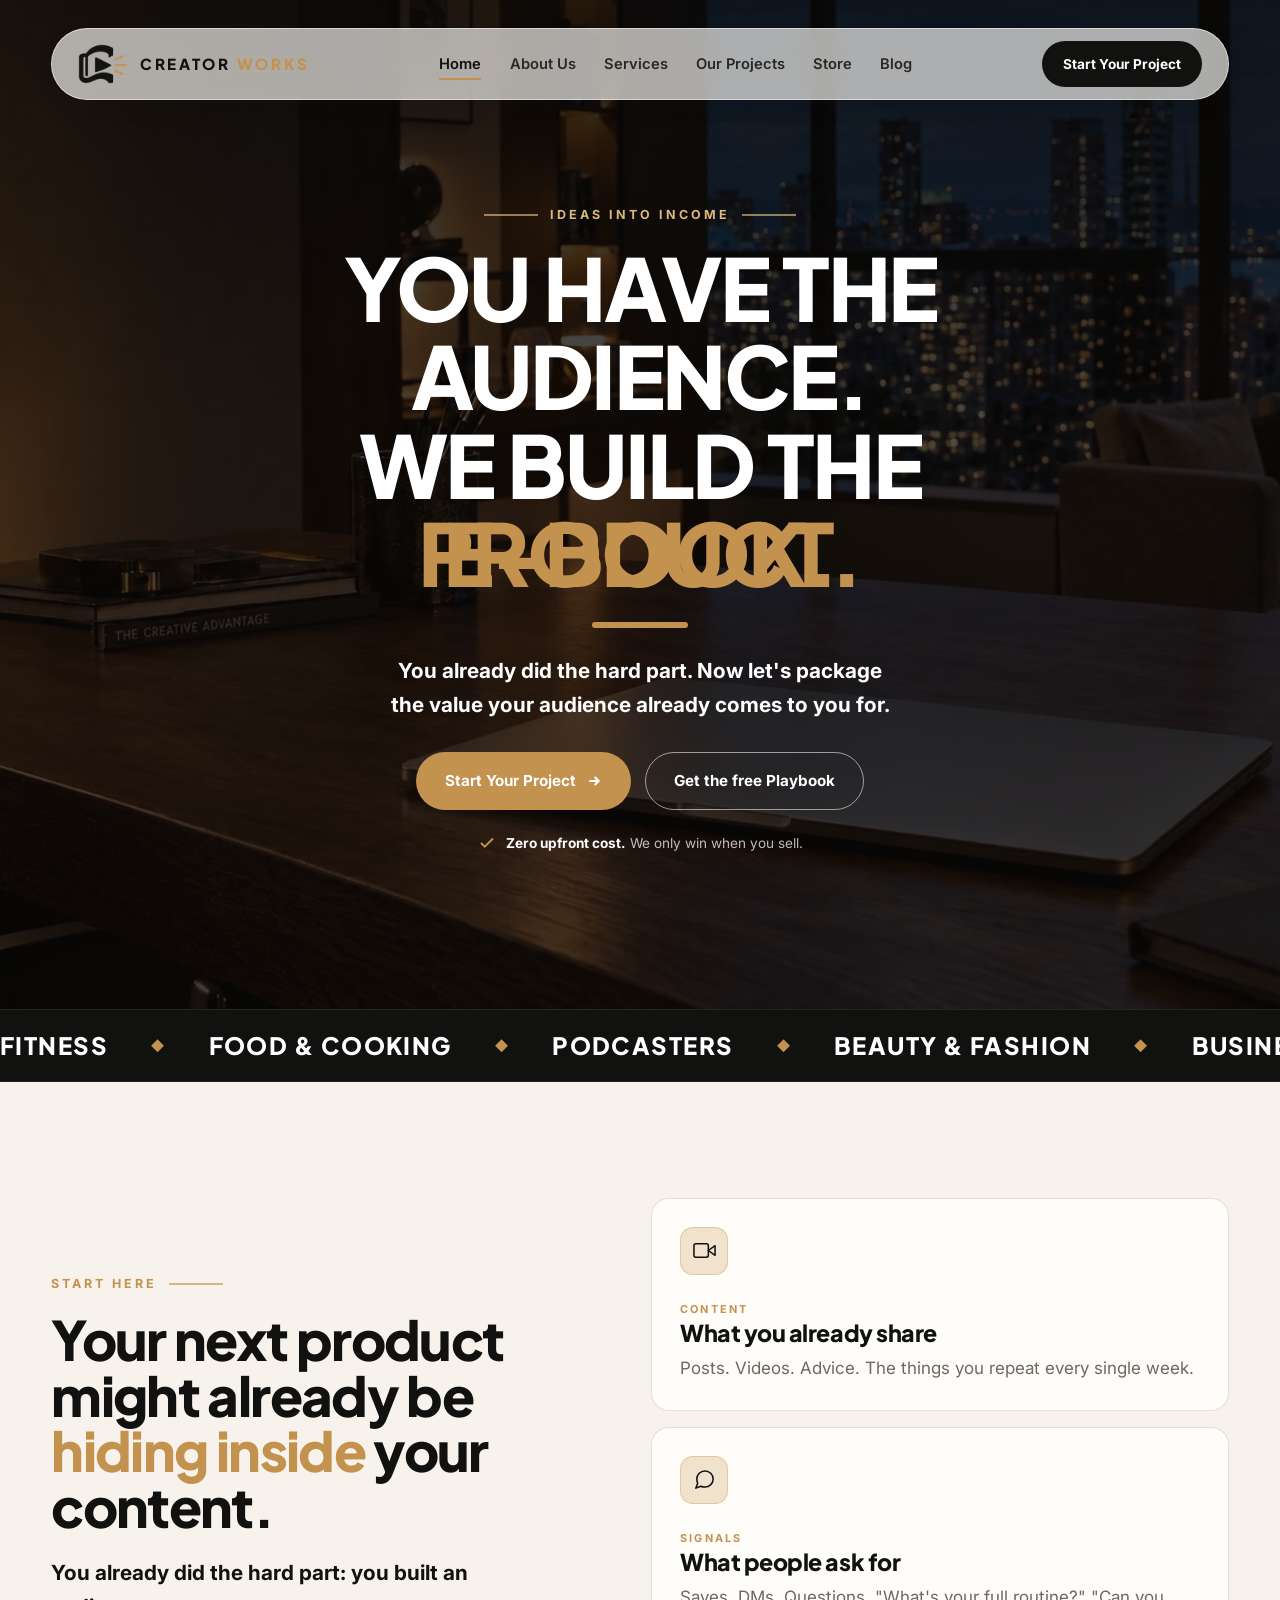
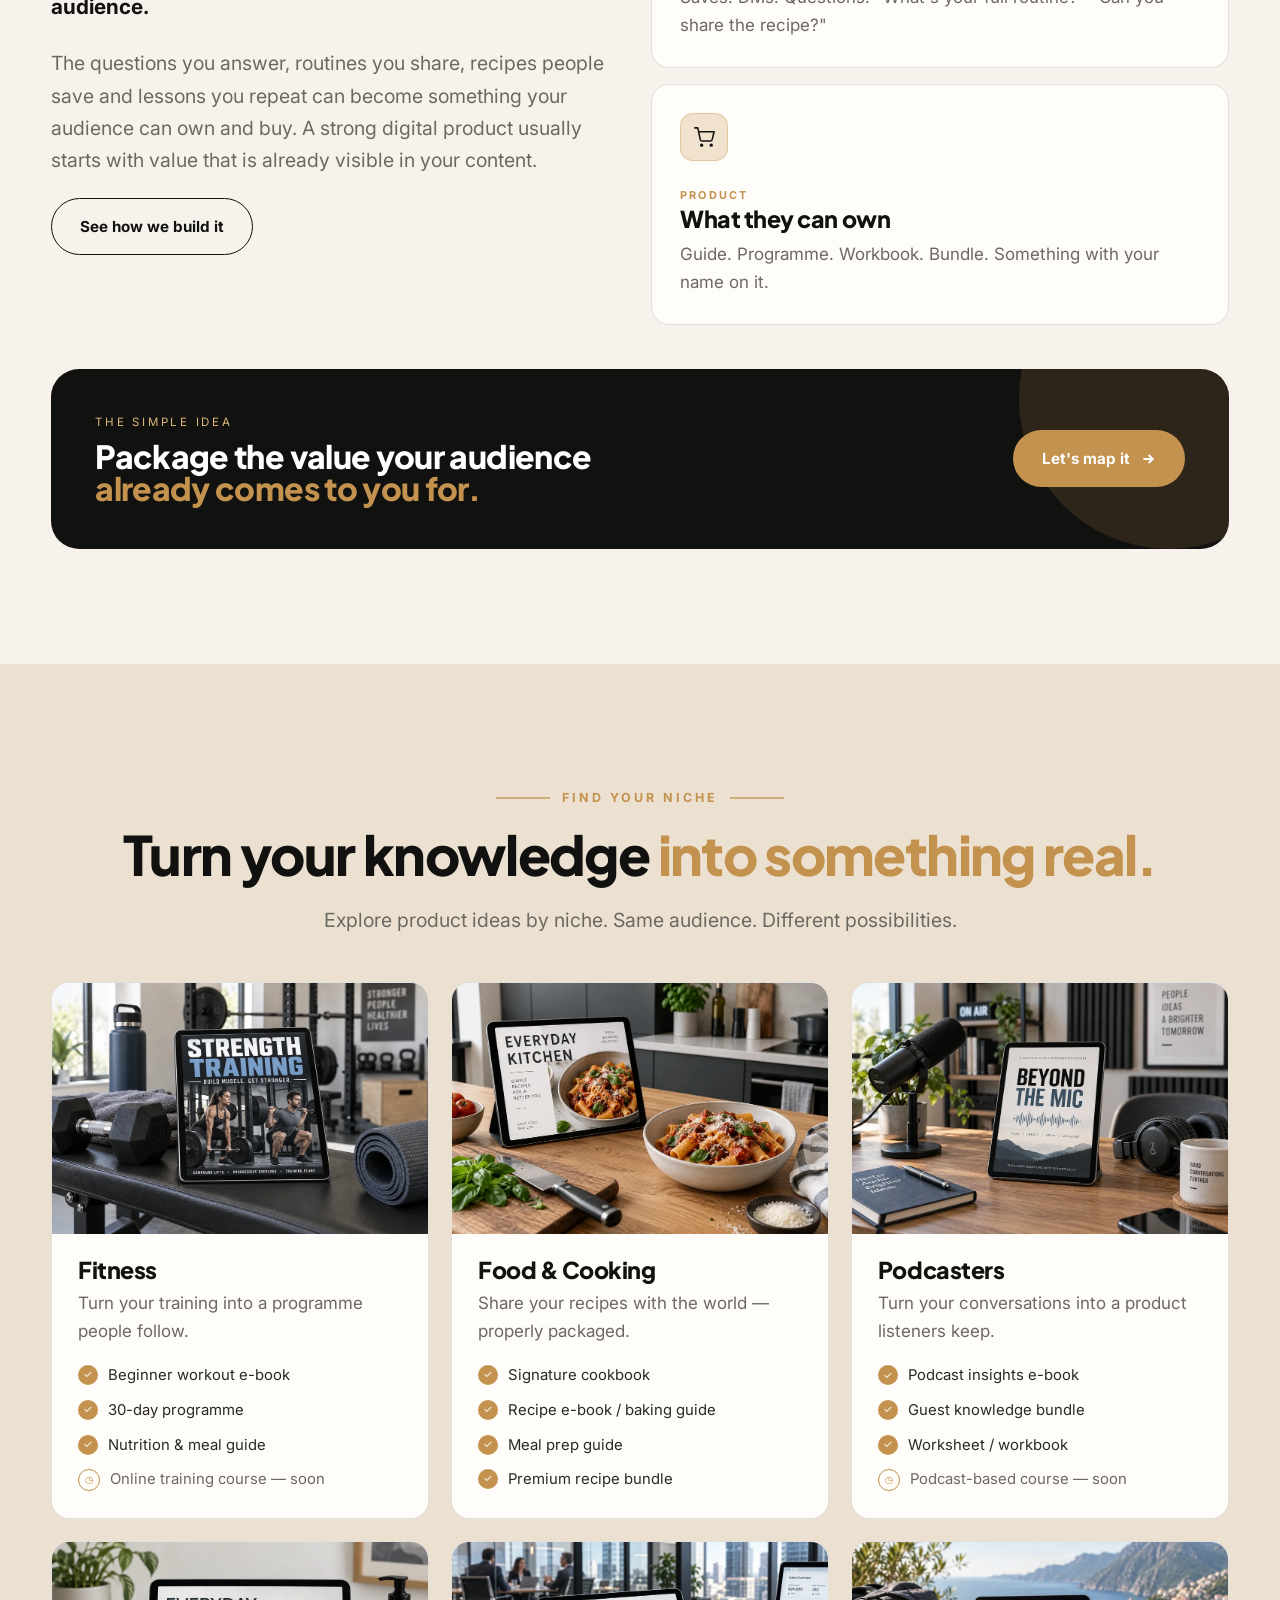
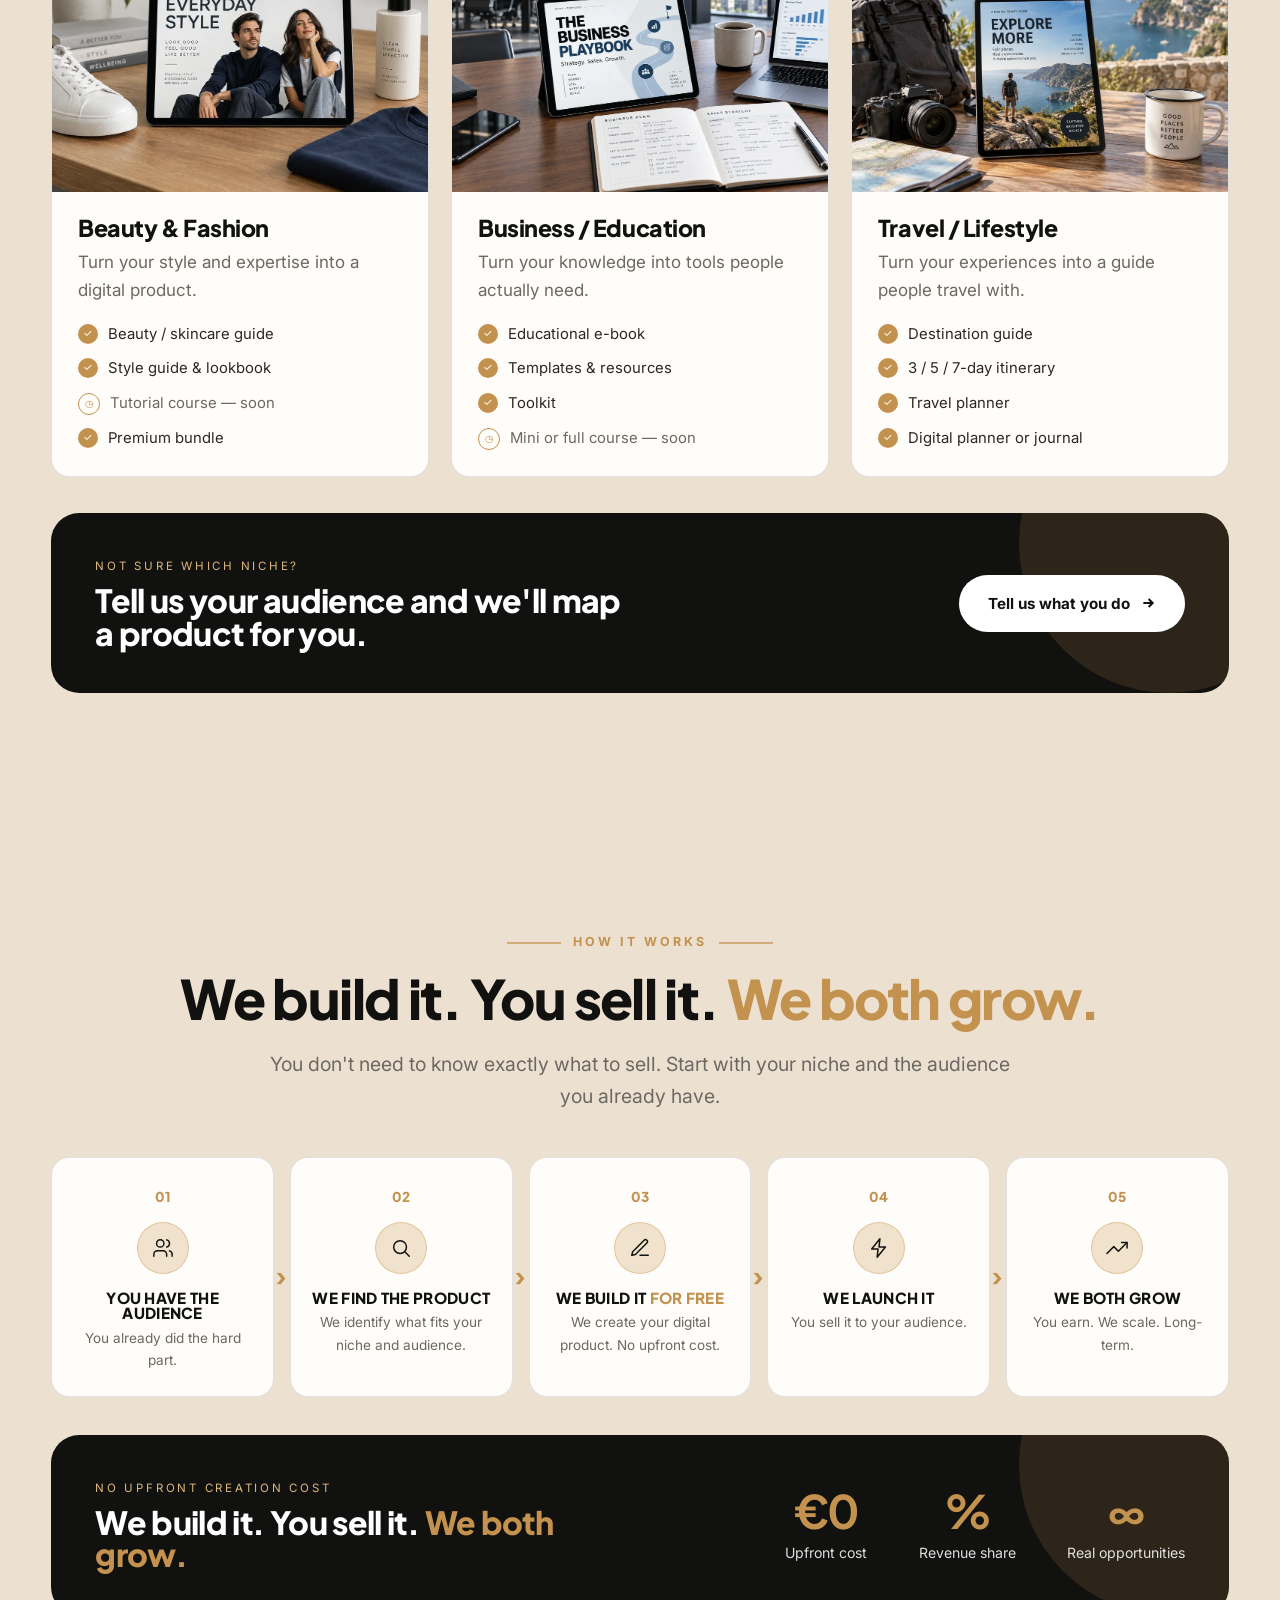
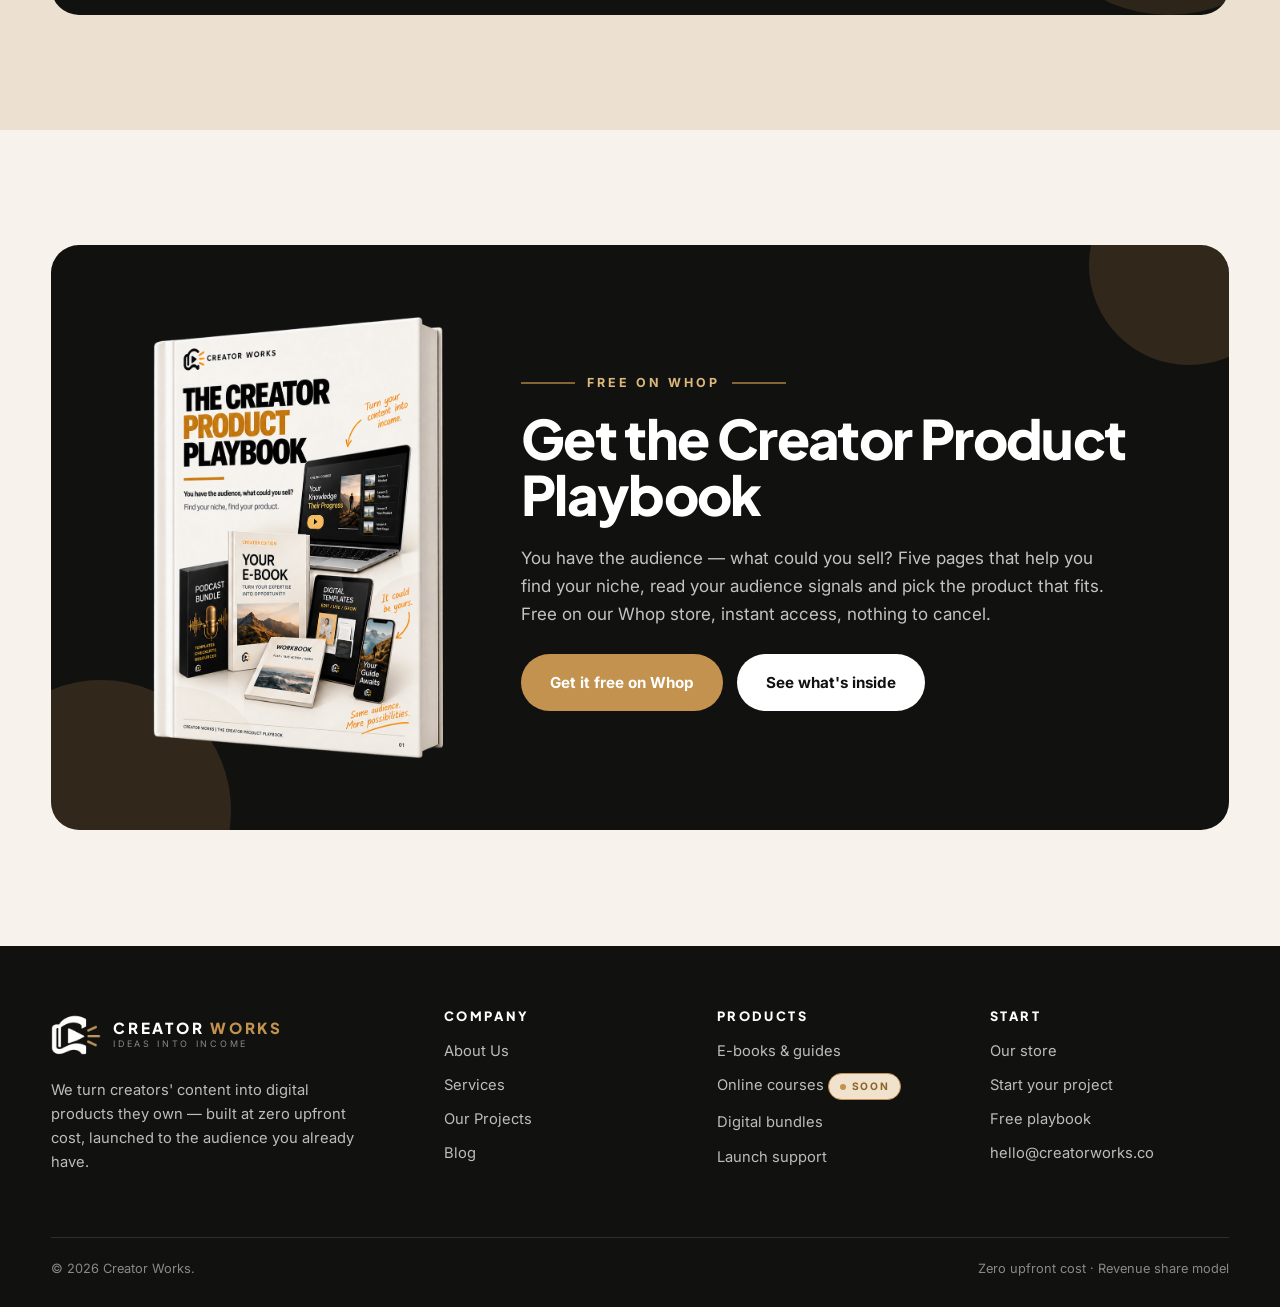
==== commit b9edb92f: "Add a store page with both books New store.html listing the two products side by side: the free Crea" ====
--- a/index.html
+++ b/index.html
@@ -27,6 +27,7 @@
         <a href="about.html">About Us</a>
         <a href="services.html">Services</a>
         <a href="projects.html">Our Projects</a>
+        <a href="store.html">Store</a>
         <a href="blog.html">Blog</a>
       </div>
       <div class="nav__cta">
@@ -270,6 +271,7 @@
       <div>
         <h4>Start</h4>
         <div class="footer__links">
+          <a href="store.html">Our store</a>
           <a href="start.html">Start your project</a>
           <a href="playbook.html">Free playbook</a>
           <a href="mailto:hello@creatorworks.co">hello@creatorworks.co</a>
--- a/assets/css/style.css
+++ b/assets/css/style.css
@@ -1173,3 +1173,106 @@
 }
 
 @media (max-width: 620px) { :root { --header-h: 82px; } }
+
+/* ---------- store ---------- */
+.shelf {
+  display: grid;
+  grid-template-columns: repeat(auto-fit, minmax(320px, 1fr));
+  gap: clamp(22px, 3vw, 34px);
+}
+.product {
+  display: flex;
+  flex-direction: column;
+  background: var(--paper);
+  border: 1px solid var(--line);
+  border-radius: var(--radius-lg);
+  overflow: hidden;
+  transition: transform 0.35s var(--ease), box-shadow 0.35s var(--ease);
+}
+.product:hover { transform: translateY(-6px); box-shadow: var(--shadow); }
+.product__cover {
+  position: relative;
+  display: grid;
+  place-items: center;
+  padding: 38px 28px 30px;
+  background: linear-gradient(160deg, #23211d, #0b0b0a);
+  min-height: 330px;
+  overflow: hidden;
+}
+.product__cover::after {
+  content: "";
+  position: absolute;
+  pointer-events: none;
+  inset: auto -24% -48% auto;
+  width: 260px; height: 260px;
+  border-radius: 50%;
+  background: rgba(194, 146, 78, 0.2);
+  transition: transform 0.6s var(--ease);
+}
+.product:hover .product__cover::after { transform: scale(1.45); }
+.product__cover .book-shot {
+  position: relative;
+  z-index: 1;
+  width: min(100%, 230px);
+  filter: drop-shadow(0 26px 40px rgba(0, 0, 0, 0.5));
+}
+.product:hover .book-shot { transform: translateY(-6px); }
+
+/* typographic cover for titles with no render yet */
+.product__art {
+  position: relative;
+  z-index: 1;
+  width: min(100%, 230px);
+  aspect-ratio: 2 / 3;
+  border-radius: 4px 12px 12px 4px;
+  background: linear-gradient(145deg, #1b1a17 0%, #0d0d0c 100%);
+  border: 1px solid rgba(194, 146, 78, 0.38);
+  border-left: 7px solid var(--gold);
+  box-shadow: 0 26px 40px rgba(0, 0, 0, 0.5);
+  padding: 26px 22px;
+  display: flex;
+  flex-direction: column;
+  justify-content: space-between;
+  color: #fff;
+  transition: transform 0.5s var(--ease);
+}
+.product:hover .product__art { transform: translateY(-6px); }
+.product__art span {
+  font-size: 0.58rem;
+  letter-spacing: 0.26em;
+  text-transform: uppercase;
+  color: var(--gold-light);
+}
+.product__art b {
+  font-family: var(--font-display);
+  font-weight: 800;
+  font-size: clamp(1.5rem, 3.4vw, 1.9rem);
+  line-height: 0.98;
+  letter-spacing: -0.03em;
+  text-transform: uppercase;
+}
+.product__art b em { font-style: normal; color: var(--gold); display: block; }
+.product__art i {
+  font-style: normal;
+  font-family: var(--font-hand);
+  font-size: 1.3rem;
+  color: var(--gold-light);
+}
+.product__body { padding: 28px clamp(22px, 3vw, 32px) 32px; display: flex; flex-direction: column; flex: 1; }
+.product__head { display: flex; align-items: center; justify-content: space-between; gap: 14px; flex-wrap: wrap; margin-bottom: 10px; }
+.product__price {
+  font-family: var(--font-display);
+  font-weight: 800;
+  font-size: 1.5rem;
+  letter-spacing: -0.03em;
+  color: var(--gold);
+  white-space: nowrap;
+}
+.product__price small { display: block; font-family: var(--font-body); font-size: 0.6rem; font-weight: 700; letter-spacing: 0.2em; text-transform: uppercase; color: var(--muted); }
+.product__body > p { color: var(--muted); }
+.product__body .ticks { margin-bottom: 26px; }
+.product__actions { margin-top: auto; display: flex; flex-wrap: wrap; gap: 12px; }
+.product--soon .product__cover { background: linear-gradient(160deg, #2b2821, #141310); }
+@media (max-width: 620px) {
+  .product__cover { min-height: 280px; padding: 30px 22px 24px; }
+}
